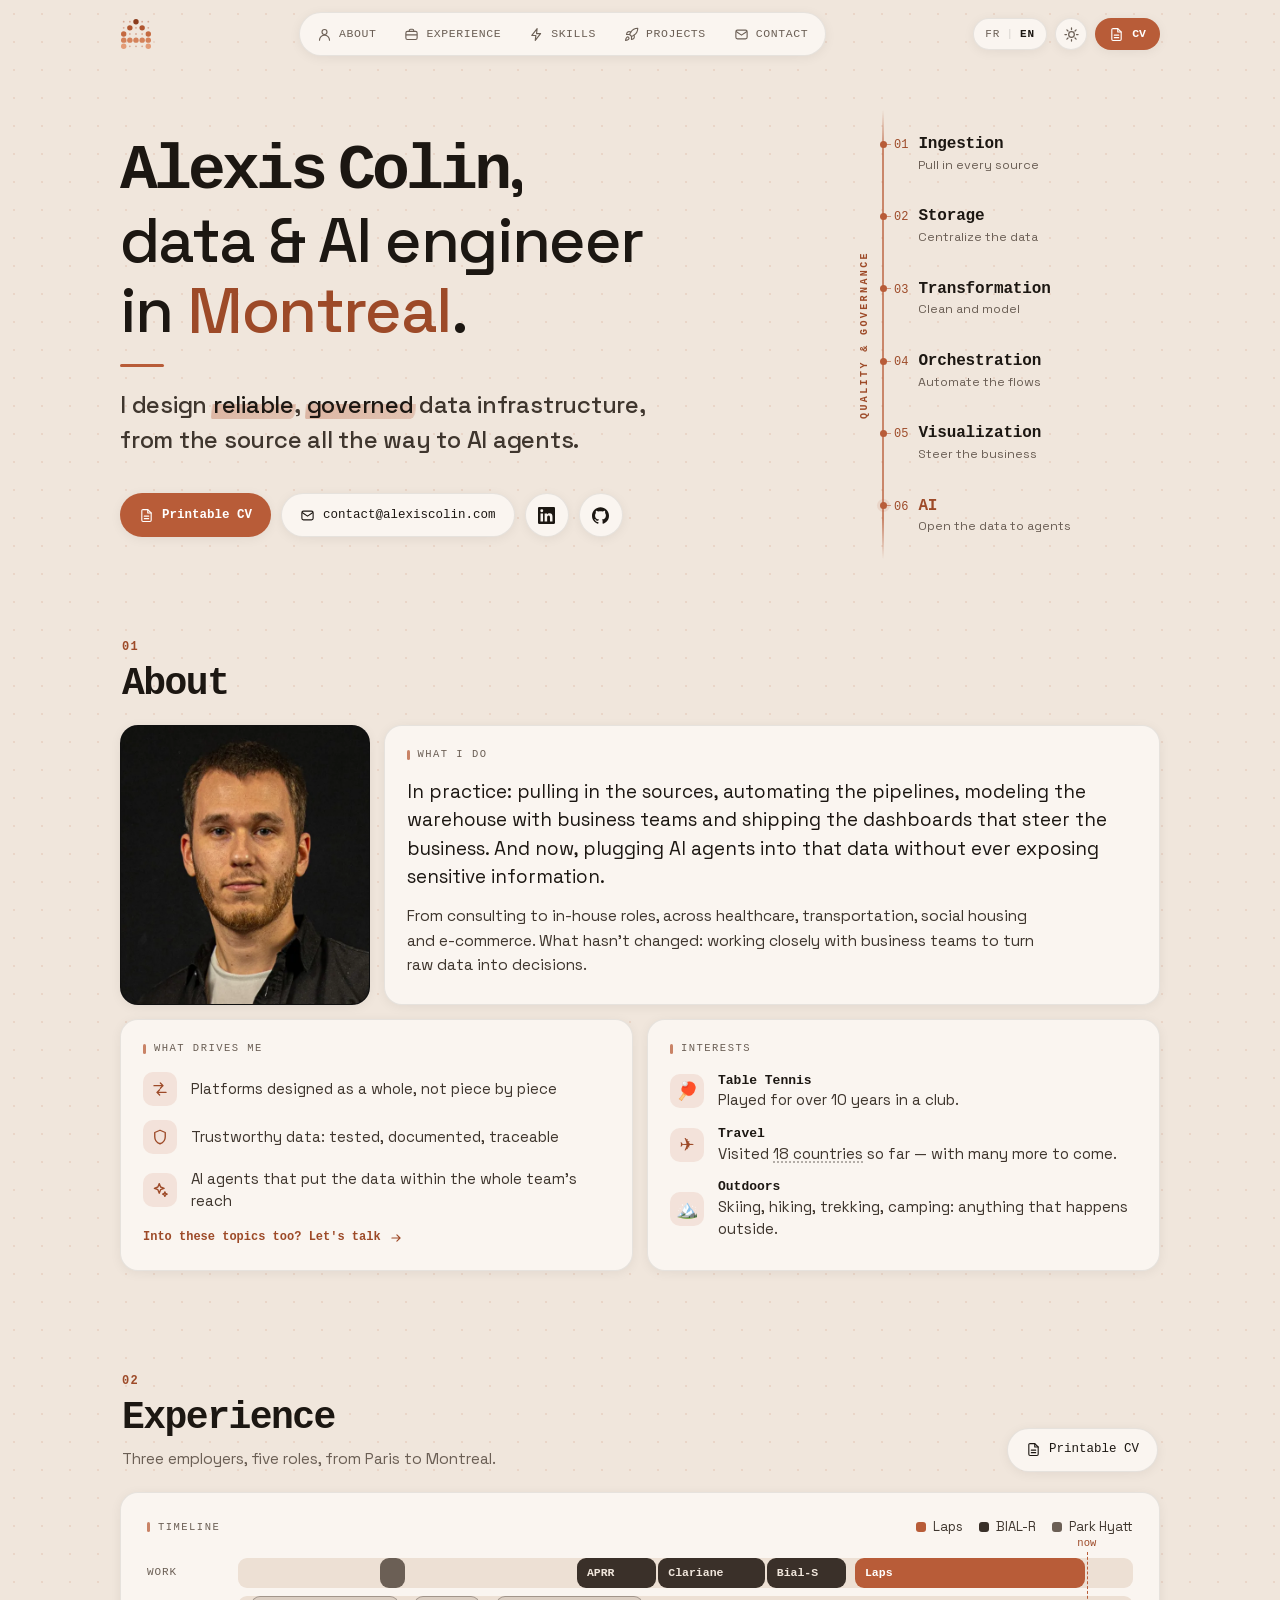
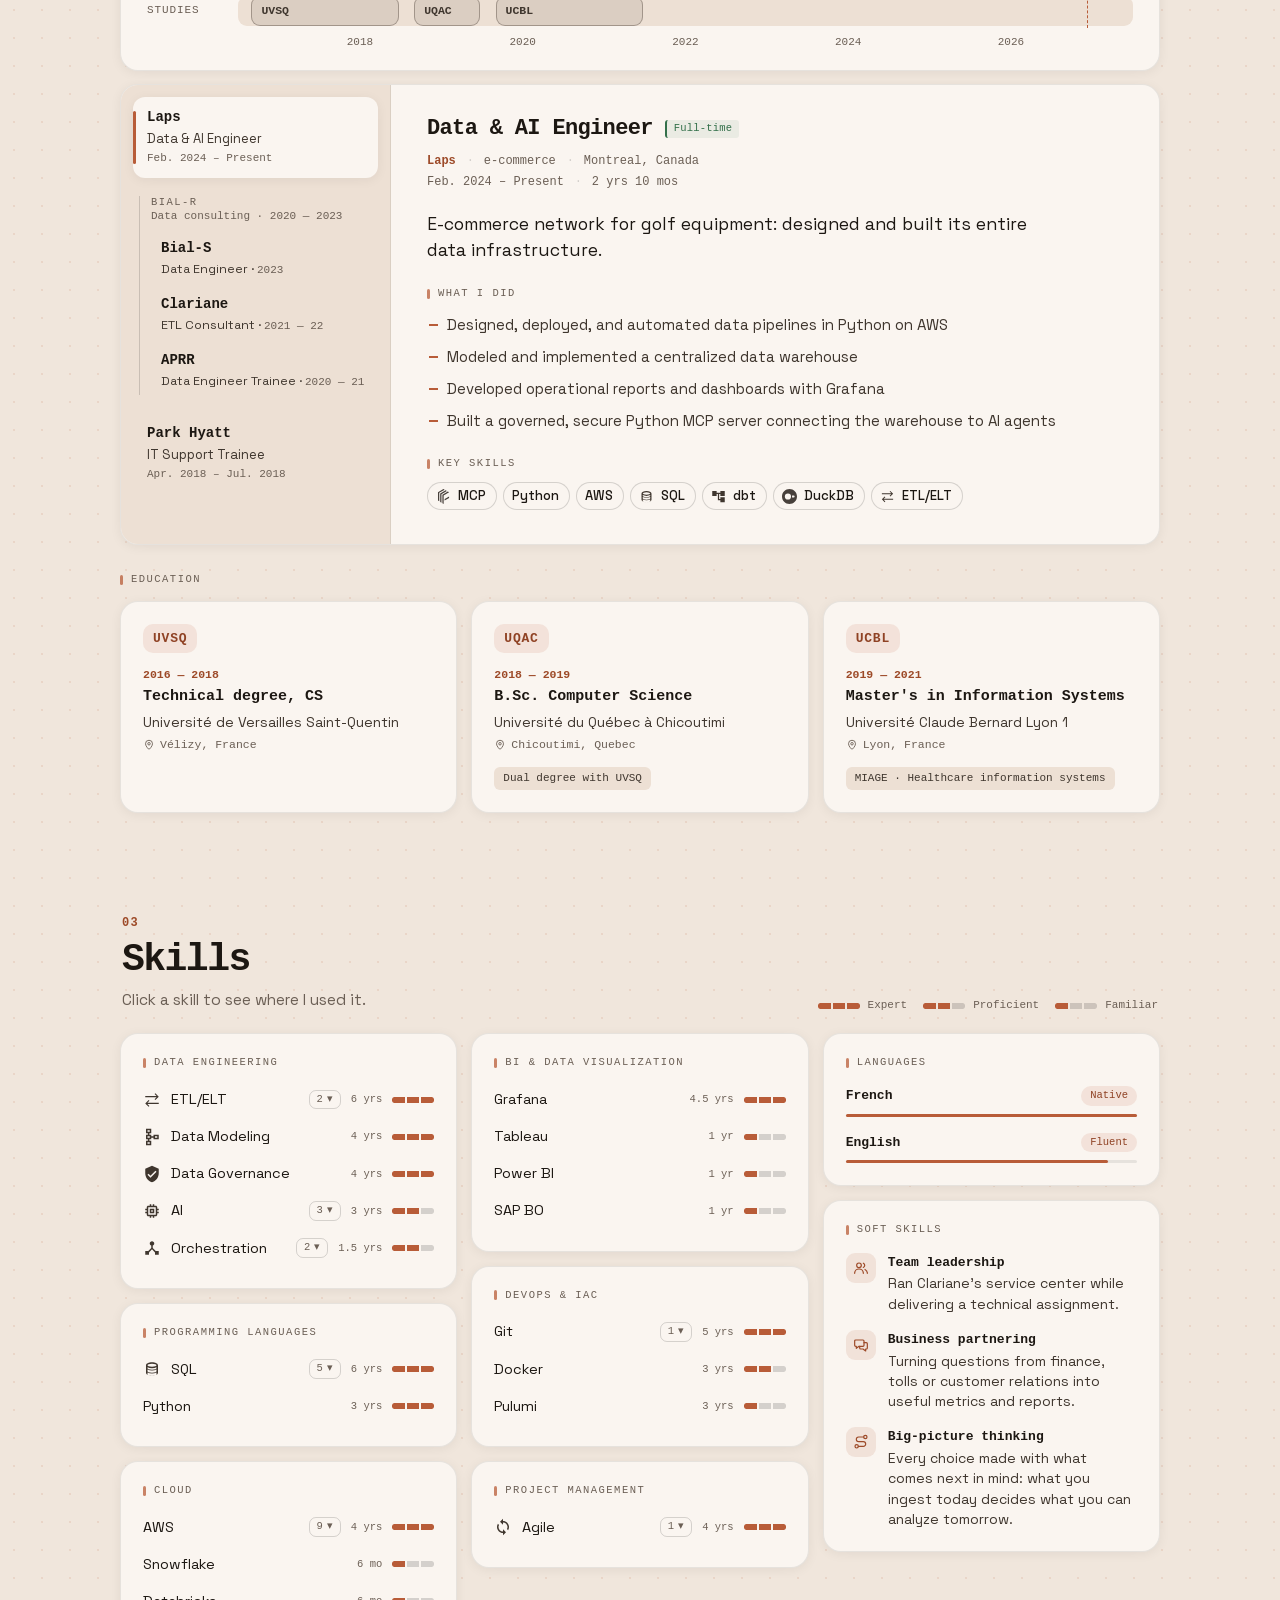
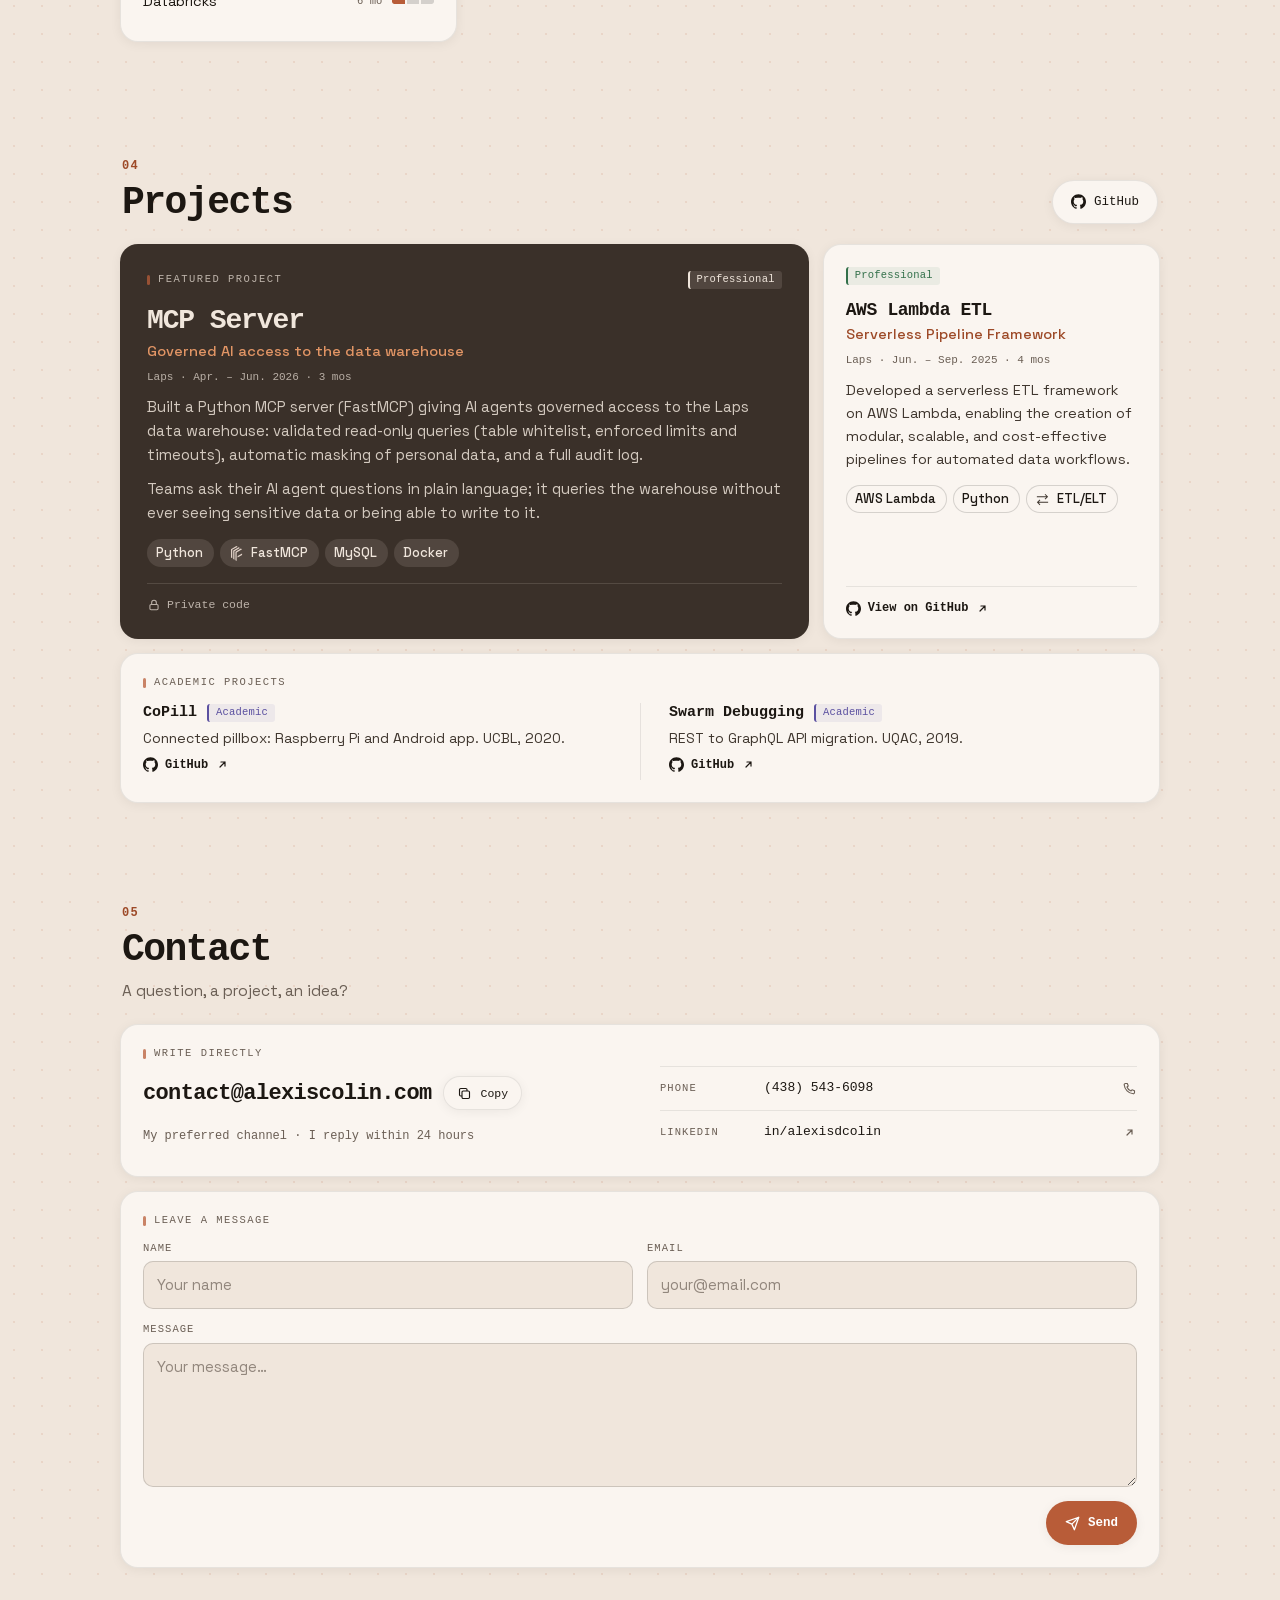
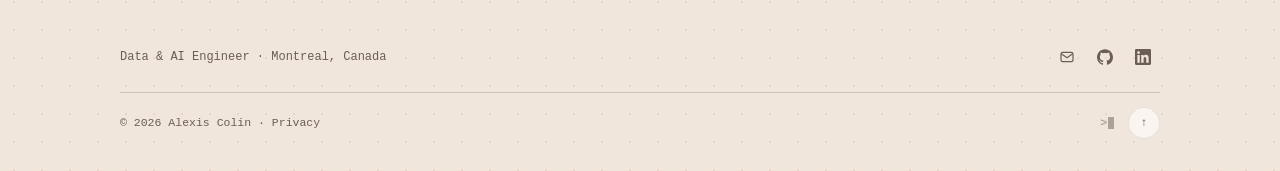
==== index.html @ 159d8a19 "feat: offer the CV as a PDF and open it as a page on phones" ====
<!DOCTYPE html>
<html lang="fr">
<head>
  <meta charset="UTF-8" />
  <!-- Cloudflare Web Analytics — cookieless, no consent banner needed -->
  <script type="module" src="https://static.cloudflareinsights.com/beacon.min.js" data-cf-beacon='{"token": "1e7d4c7d044344bfbb5808d2bf1a1fc0"}'></script>
  <meta name="viewport" content="width=device-width, initial-scale=1.0, viewport-fit=cover" />
  <title>Alexis Colin — Data &amp; AI Engineer</title>

  <!-- SEO -->
  <meta name="description" content="Alexis Colin — Data & AI Engineer à Montréal. De leur source jusqu'aux agents IA : des données fiables, gouvernées, dignes de confiance." />
  <meta name="author" content="Alexis Colin" />
  <meta name="keywords" content="Data &amp; AI Engineer, agents IA, MCP, Montréal, Python, AWS, dbt, ETL, Grafana" />
  <meta name="color-scheme" content="light dark" />
  <meta name="theme-color" content="#f0e6dc" media="(prefers-color-scheme: light)" />
  <meta name="theme-color" content="#332c24" media="(prefers-color-scheme: dark)" />
  <link rel="canonical" href="https://alexiscolin.com/" />

  <!-- Open Graph -->
  <meta property="og:type"        content="website" />
  <meta property="og:url"         content="https://alexiscolin.com/" />
  <meta property="og:title"       content="Alexis Colin — Data & AI Engineer" />
  <meta property="og:description" content="De leur source jusqu'aux agents IA : des données fiables, gouvernées, dignes de confiance." />
  <!-- The share preview, 1200×630. Cached as immutable: a new image gets a new name -->
  <meta property="og:image"       content="https://alexiscolin.com/assets/og-portrait.jpg" />
  <meta property="og:image:width"  content="1200" />
  <meta property="og:image:height" content="630" />
  <meta property="og:image:alt"    content="Alexis Colin, développeur data &amp; IA à Montréal" />
  <meta property="og:locale"      content="fr_CA" />
  <meta property="og:locale:alternate" content="en_CA" />

  <!-- Twitter Card — the large card, made for the landscape share preview -->
  <meta name="twitter:card"        content="summary_large_image" />
  <meta name="twitter:title"       content="Alexis Colin — Data & AI Engineer" />
  <meta name="twitter:description" content="Data & AI Engineer à Montréal. De leur source jusqu'aux agents IA : des données fiables, gouvernées, dignes de confiance." />
  <meta name="twitter:image"       content="https://alexiscolin.com/assets/og-portrait.jpg" />
  <meta name="twitter:image:alt"   content="Alexis Colin, développeur data &amp; IA à Montréal" />

  <!-- Structured data -->
  <script type="application/ld+json">
  {
    "@context": "https://schema.org",
    "@type": "Person",
    "name": "Alexis Colin",
    "url": "https://alexiscolin.com/",
    "image": "https://alexiscolin.com/assets/photo.jpg",
    "jobTitle": "Data & AI Engineer",
    "worksFor": { "@type": "Organization", "name": "Laps" },
    "address": { "@type": "PostalAddress", "addressLocality": "Montréal", "addressRegion": "QC", "addressCountry": "CA" },
    "knowsLanguage": ["fr", "en"],
    "sameAs": [
      "https://github.com/alexisdcolin",
      "https://www.linkedin.com/in/alexisdcolin"
    ]
  }
  </script>
  <!-- Self-hosted fonts (declared in style.css) — no Google Fonts requests -->
  <link rel="preload" href="assets/fonts/space-mono-400-latin.woff2" as="font" type="font/woff2" crossorigin />
  <link rel="preload" href="assets/fonts/space-mono-700-latin.woff2" as="font" type="font/woff2" crossorigin />
  <link rel="preload" href="assets/fonts/space-grotesk-latin.woff2" as="font" type="font/woff2" crossorigin />
  <link rel="icon" href="assets/favicon.ico" sizes="32x32" />
  <link rel="icon" type="image/svg+xml" href="assets/favicon.svg" />
  <link rel="icon" type="image/png" sizes="192x192" href="assets/icon-192.png" />
  <link rel="apple-touch-icon" sizes="180x180" href="assets/icon-180.png" />
  <link rel="manifest" href="assets/site.webmanifest" />
  <link rel="stylesheet" href="style.css?v=78" />
  <script>
    (function(){
      document.documentElement.classList.add('js');
      try {
        var s = localStorage.getItem('theme');
        if (s) document.documentElement.dataset.theme = s;
      } catch(e) {}
    })();
  </script>
</head>
<body>

  <a href="#main" class="skip-link" data-i18n="a11y.skip">Aller au contenu</a>

  <!-- SVG sprite — every icon used on the page, referenced with <use> -->
  <svg style="display:none" aria-hidden="true">
    <symbol id="icon-github" viewBox="0 0 24 24" fill="currentColor">
      <path d="M12 .297c-6.63 0-12 5.373-12 12 0 5.303 3.438 9.8 8.205 11.385.6.113.82-.258.82-.577 0-.285-.01-1.04-.015-2.04-3.338.724-4.042-1.61-4.042-1.61C4.422 18.07 3.633 17.7 3.633 17.7c-1.087-.744.084-.729.084-.729 1.205.084 1.838 1.236 1.838 1.236 1.07 1.835 2.809 1.305 3.495.998.108-.776.417-1.305.76-1.605-2.665-.3-5.466-1.332-5.466-5.93 0-1.31.465-2.38 1.235-3.22-.135-.303-.54-1.523.105-3.176 0 0 1.005-.322 3.3 1.23.96-.267 1.98-.399 3-.405 1.02.006 2.04.138 3 .405 2.28-1.552 3.285-1.23 3.285-1.23.645 1.653.24 2.873.12 3.176.765.84 1.23 1.91 1.23 3.22 0 4.61-2.805 5.625-5.475 5.92.42.36.81 1.096.81 2.22 0 1.606-.015 2.896-.015 3.286 0 .315.21.69.825.57C20.565 22.092 24 17.592 24 12.297c0-6.627-5.373-12-12-12"/>
    </symbol>
    <symbol id="icon-linkedin" viewBox="0 0 24 24" fill="currentColor">
      <path d="M20.447 20.452h-3.554v-5.569c0-1.328-.027-3.037-1.852-3.037-1.853 0-2.136 1.445-2.136 2.939v5.667H9.351V9h3.414v1.561h.046c.477-.9 1.637-1.85 3.37-1.85 3.601 0 4.267 2.37 4.267 5.455v6.286zM5.337 7.433a2.062 2.062 0 0 1-2.063-2.065 2.064 2.064 0 1 1 2.063 2.065zm1.782 13.019H3.555V9h3.564v11.452zM22.225 0H1.771C.792 0 0 .774 0 1.729v20.542C0 23.227.792 24 1.771 24h20.451C23.2 24 24 23.227 24 22.271V1.729C24 .774 23.2 0 22.222 0h.003z"/>
    </symbol>
    <symbol id="i-user" viewBox="0 0 24 24"><g fill="none" stroke="currentColor" stroke-width="1.8"><circle cx="12" cy="8" r="4"/><path d="M4 21a8 8 0 0 1 16 0" stroke-linecap="round"/></g></symbol>
    <symbol id="i-case" viewBox="0 0 24 24"><g fill="none" stroke="currentColor" stroke-width="1.8" stroke-linejoin="round"><rect x="3" y="7" width="18" height="13" rx="2.5"/><path d="M8.5 7V5.5a2 2 0 0 1 2-2h3a2 2 0 0 1 2 2V7M3 12.5h18"/></g></symbol>
    <symbol id="i-bolt" viewBox="0 0 24 24"><path d="M13 2.5 4.5 13.5H11l-1 8 8.5-11H12Z" fill="none" stroke="currentColor" stroke-width="1.8" stroke-linejoin="round"/></symbol>
    <symbol id="i-rocket" viewBox="0 0 24 24"><g fill="none" stroke="currentColor" stroke-width="1.8" stroke-linecap="round" stroke-linejoin="round"><path d="M4.5 16.5c-1.5 1.26-2 5-2 5s3.74-.5 5-2c.71-.84.7-2.13-.09-2.91a2.18 2.18 0 0 0-2.91-.09z"/><path d="m12 15-3-3a22 22 0 0 1 2-3.95A12.88 12.88 0 0 1 22 2c0 2.72-.78 7.5-6 11a22.35 22.35 0 0 1-4 2z"/><path d="M9 12H4s.55-3.03 2-4c1.62-1.08 5 0 5 0M12 15v5s3.03-.55 4-2c1.08-1.62 0-5 0-5"/></g></symbol>
    <symbol id="i-mail" viewBox="0 0 24 24"><g fill="none" stroke="currentColor" stroke-width="1.8" stroke-linejoin="round"><rect x="3" y="5" width="18" height="14" rx="2.5"/><path d="m4 7.5 8 5.5 8-5.5" stroke-linecap="round"/></g></symbol>
    <symbol id="i-phone" viewBox="0 0 24 24"><path d="M5.5 4h3l1.5 4-2 1.5a11 11 0 0 0 6.5 6.5l1.5-2 4 1.5v3a2 2 0 0 1-2 2A16 16 0 0 1 3.5 6a2 2 0 0 1 2-2Z" fill="none" stroke="currentColor" stroke-width="1.8" stroke-linejoin="round"/></symbol>
    <symbol id="i-doc" viewBox="0 0 24 24"><g fill="none" stroke="currentColor" stroke-width="1.8" stroke-linejoin="round"><path d="M14 2.5H6.5a2 2 0 0 0-2 2v15a2 2 0 0 0 2 2h11a2 2 0 0 0 2-2V8Z"/><path d="M14 2.5V8h5.5M8.5 13h7M8.5 17h7" stroke-linecap="round"/></g></symbol>
    <symbol id="i-pin" viewBox="0 0 24 24"><g fill="none" stroke="currentColor" stroke-width="1.8"><path d="M12 21s-7-6.2-7-11.5a7 7 0 0 1 14 0C19 14.8 12 21 12 21Z" stroke-linejoin="round"/><circle cx="12" cy="9.5" r="2.5"/></g></symbol>
    <symbol id="i-sun" viewBox="0 0 24 24"><g fill="none" stroke="currentColor" stroke-width="2" stroke-linecap="round"><circle cx="12" cy="12" r="4.5"/><path d="M12 1.5v2.5M12 20v2.5M4.6 4.6l1.8 1.8M17.6 17.6l1.8 1.8M1.5 12H4M20 12h2.5M4.6 19.4l1.8-1.8M17.6 6.4l1.8-1.8"/></g></symbol>
    <symbol id="i-moon" viewBox="0 0 24 24"><path d="M21 12.8A9 9 0 1 1 11.2 3a7 7 0 0 0 9.8 9.8Z" fill="none" stroke="currentColor" stroke-width="2" stroke-linejoin="round"/></symbol>
    <symbol id="i-download" viewBox="0 0 24 24"><path d="M12 3.5v11m0 0-4.5-4.5m4.5 4.5 4.5-4.5M4.5 15.5v2.5a2 2 0 0 0 2 2h11a2 2 0 0 0 2-2v-2.5" fill="none" stroke="currentColor" stroke-width="1.8" stroke-linecap="round" stroke-linejoin="round"/></symbol>
    <symbol id="i-copy" viewBox="0 0 24 24"><g fill="none" stroke="currentColor" stroke-width="1.8" stroke-linejoin="round"><rect x="8" y="8" width="12" height="12" rx="2"/><path d="M16 8V6a2 2 0 0 0-2-2H6a2 2 0 0 0-2 2v8a2 2 0 0 0 2 2h2"/></g></symbol>
    <symbol id="i-ext" viewBox="0 0 24 24"><path d="M8 16 16 8m0 0H9.5M16 8v6.5" fill="none" stroke="currentColor" stroke-width="1.9" stroke-linecap="round" stroke-linejoin="round"/></symbol>
    <symbol id="i-arrow" viewBox="0 0 24 24"><path d="M5 12h14m-5.5-5.5L19 12l-5.5 5.5" fill="none" stroke="currentColor" stroke-width="1.9" stroke-linecap="round" stroke-linejoin="round"/></symbol>
    <symbol id="i-lock" viewBox="0 0 24 24"><g fill="none" stroke="currentColor" stroke-width="1.8" stroke-linejoin="round"><rect x="5" y="11" width="14" height="9" rx="2"/><path d="M8 11V8a4 4 0 0 1 8 0v3"/></g></symbol>
    <symbol id="i-unlock" viewBox="0 0 24 24"><g fill="none" stroke="currentColor" stroke-width="1.8" stroke-linejoin="round" stroke-linecap="round"><rect x="5" y="11" width="14" height="9" rx="2"/><path d="M8 11V8a4 4 0 0 1 7.75-1.4"/></g></symbol>
    <symbol id="i-x" viewBox="0 0 24 24"><path d="M6.5 6.5l11 11M17.5 6.5l-11 11" fill="none" stroke="currentColor" stroke-width="1.9" stroke-linecap="round"/></symbol>
    <symbol id="i-send" viewBox="0 0 24 24"><g fill="none" stroke="currentColor" stroke-width="2" stroke-linejoin="round"><path d="M22 2 11 13"/><path d="M22 2 15 22l-4-9-9-4Z"/></g></symbol>
    <symbol id="i-shield" viewBox="0 0 24 24"><path d="M12 3 5 6v5.5c0 4.3 3 8 7 9.5 4-1.5 7-5.2 7-9.5V6Z" fill="none" stroke="currentColor" stroke-width="1.8" stroke-linejoin="round"/></symbol>
    <symbol id="i-flow" viewBox="0 0 24 24"><path d="M4 7.5h12m0 0-3.5-3.5M16 7.5 12.5 11M20 16.5H8m0 0 3.5-3.5M8 16.5l3.5 3.5" fill="none" stroke="currentColor" stroke-width="1.8" stroke-linecap="round" stroke-linejoin="round"/></symbol>
    <symbol id="i-spark" viewBox="0 0 24 24"><g fill="none" stroke="currentColor" stroke-width="1.8" stroke-linejoin="round"><path d="M11 3.5 12.8 8 17.5 9.8 12.8 11.6 11 16.3 9.2 11.6 4.5 9.8 9.2 8Z"/><path d="M18.5 14.5l.9 2.1 2.1.9-2.1.9-.9 2.1-.9-2.1-2.1-.9 2.1-.9Z"/></g></symbol>
    <symbol id="i-team" viewBox="0 0 24 24"><g fill="none" stroke="currentColor" stroke-width="1.8" stroke-linecap="round"><circle cx="9" cy="8" r="3.5"/><path d="M2.5 20a6.5 6.5 0 0 1 13 0M15.5 4.8a3.5 3.5 0 0 1 0 6.4M18 14.2a6.5 6.5 0 0 1 3.5 5.8"/></g></symbol>
    <symbol id="i-chat" viewBox="0 0 24 24"><g fill="none" stroke="currentColor" stroke-width="1.8" stroke-linejoin="round"><path d="M4 4.5h11A1.5 1.5 0 0 1 16.5 6v6.5A1.5 1.5 0 0 1 15 14H9l-4 3v-3H4a1.5 1.5 0 0 1-1.5-1.5V6A1.5 1.5 0 0 1 4 4.5Z"/><path d="M16.5 8.5H20A1.5 1.5 0 0 1 21.5 10v6.5A1.5 1.5 0 0 1 20 18h-1v3l-4-3h-3.5a1.5 1.5 0 0 1-1.5-1.5V14" stroke-linecap="round"/></g></symbol>
    <symbol id="i-route" viewBox="0 0 24 24"><g fill="none" stroke="currentColor" stroke-width="1.8" stroke-linecap="round"><circle cx="5.5" cy="18.5" r="2.5"/><circle cx="18.5" cy="4.5" r="2.5"/><path d="M8 18.5h7.5a3.5 3.5 0 0 0 0-7h-7a3.5 3.5 0 0 1 0-7H16"/></g></symbol>
  </svg>

  <!-- ═══════════ TOP BAR — outside #pageWrap so it doesn't fade on language switch ═══════════ -->
  <header class="topbar" id="topbar">
    <div class="topbar__in">
      <a class="brand" href="#top" aria-label="Accueil" data-i18n-aria="nav.home"><svg class="brand__logo" viewBox="0 0 32 32" width="32" height="32" aria-hidden="true" focusable="false"><circle class="off" cx="3.7" cy="3.7" r=".9"/><circle class="off" cx="9.85" cy="3.7" r=".9"/><circle class="r4" cx="16" cy="3.7" r="2.7"/><circle class="off" cx="22.15" cy="3.7" r=".9"/><circle class="off" cx="28.3" cy="3.7" r=".9"/><circle class="off" cx="3.7" cy="9.85" r=".9"/><circle class="r3" cx="9.85" cy="9.85" r="2.7"/><circle class="off" cx="16" cy="9.85" r=".9"/><circle class="r3" cx="22.15" cy="9.85" r="2.7"/><circle class="off" cx="28.3" cy="9.85" r=".9"/><circle class="r2" cx="3.7" cy="16" r="2.7"/><circle class="off" cx="9.85" cy="16" r=".9"/><circle class="off" cx="16" cy="16" r=".9"/><circle class="off" cx="22.15" cy="16" r=".9"/><circle class="r2" cx="28.3" cy="16" r="2.7"/><circle class="r1" cx="3.7" cy="22.15" r="2.7"/><circle class="r1" cx="9.85" cy="22.15" r="2.7"/><circle class="r1" cx="16" cy="22.15" r="2.7"/><circle class="r1" cx="22.15" cy="22.15" r="2.7"/><circle class="r1" cx="28.3" cy="22.15" r="2.7"/><circle class="r0" cx="3.7" cy="28.3" r="2.7"/><circle class="off" cx="9.85" cy="28.3" r=".9"/><circle class="off" cx="16" cy="28.3" r=".9"/><circle class="off" cx="22.15" cy="28.3" r=".9"/><circle class="r0" cx="28.3" cy="28.3" r="2.7"/></svg></a>

      <!-- A pill under the active link on desktop, a bottom tab bar on mobile -->
      <nav class="site-nav" id="siteNav" aria-label="Navigation">
        <span class="site-nav__ind" aria-hidden="true"></span>
        <a href="#about"><svg class="ico" aria-hidden="true"><use href="#i-user"/></svg><span class="lbl" data-i18n="nav.about">À propos</span><span class="lbl-short" data-i18n="nav.about.short">Profil</span></a>
        <a href="#experience"><svg class="ico" aria-hidden="true"><use href="#i-case"/></svg><span class="lbl" data-i18n="nav.exp">Expérience</span><span class="lbl-short" data-i18n="nav.exp.short">Parcours</span></a>
        <a href="#skills"><svg class="ico" aria-hidden="true"><use href="#i-bolt"/></svg><span class="lbl" data-i18n="nav.skills">Compétences</span><span class="lbl-short" data-i18n="nav.skills.short">Stack</span></a>
        <a href="#projects"><svg class="ico" aria-hidden="true"><use href="#i-rocket"/></svg><span class="lbl" data-i18n="nav.projects">Projets</span><span class="lbl-short" data-i18n="nav.projects.short">Projets</span></a>
        <a href="#contact"><svg class="ico" aria-hidden="true"><use href="#i-mail"/></svg><span class="lbl" data-i18n="nav.contact">Contact</span><span class="lbl-short" data-i18n="nav.contact">Contact</span></a>
      </nav>

      <div class="topbar__ctrls">
        <button type="button" class="pill lang-toggle" id="langToggle" aria-label="FR | EN — changer de langue" data-i18n-aria="aria.lang">
          <span data-lang="fr">FR</span>
          <span class="lang-sep">|</span>
          <span data-lang="en">EN</span>
        </button>
        <button type="button" class="pill theme-toggle" id="themeToggle" aria-label="Basculer le thème clair / sombre" data-i18n-aria="aria.theme">
          <svg class="icon-sun" aria-hidden="true"><use href="#i-sun"/></svg>
          <svg class="icon-moon" aria-hidden="true"><use href="#i-moon"/></svg>
        </button>
        <a class="btn btn--accent btn--sm topbar__cv" href="/cv" data-cv-link><svg class="ico" aria-hidden="true"><use href="#i-doc"/></svg>CV</a>
      </div>
    </div>
  </header>

  <!-- Page content — fades as one block during a language switch -->
  <div id="pageWrap">

  <!-- ═══════════ HERO ═══════════ -->
  <section class="hero" id="top" aria-labelledby="heroName">
    <div class="hero__statement" data-anim style="--i:0">
      <h1 id="heroName"><span class="hero__line"><span class="hero__name">Alexis Colin</span>,</span> <span class="hero__line" data-i18n="hero.title">développeur data &amp; IA</span> <span class="hero__line"><span data-i18n="hero.city.prep">à</span> <span class="hero__city"><!-- Paris, Lyon, then a copy of the city roll through letter by letter (style.css) -->
        <span class="hero__roll hero__roll--paris" aria-hidden="true"><i style="--i:0" data-c="P"></i><i style="--i:1" data-c="a"></i><i style="--i:2" data-c="r"></i><i style="--i:3" data-c="i"></i><i style="--i:4" data-c="s"></i></span>
        <span class="hero__roll hero__roll--lyon" aria-hidden="true"><i style="--i:0" data-c="L"></i><i style="--i:1" data-c="y"></i><i style="--i:2" data-c="o"></i><i style="--i:3" data-c="n"></i></span>
        <span class="hero__roll hero__roll--city" aria-hidden="true"><i style="--i:0" data-c="M"></i><i style="--i:1" data-c="o"></i><i style="--i:2" data-c="n"></i><i style="--i:3" data-c="t"></i><i style="--i:4" data-c="r"></i><i style="--i:5" data-c="é" data-en="e"></i><i style="--i:6" data-c="a"></i><i style="--i:7" data-c="l"></i></span>
        <span data-i18n="hero.city">Montréal</span></span><span class="hero__dot">.</span></span></h1>
      <p data-i18n-rich="hero.pitch">Je conçois des infrastructures de données <strong>fiables</strong>&nbsp;et&nbsp;<strong>gouvernées</strong>, de leur source jusqu'aux agents IA.</p>
    </div>

    <!-- The stack beside the statement, as tall as it and the buttons; governance runs along all of it -->
    <div class="stack-wrap" data-anim style="--i:1">
      <p class="gov" title="tests, accès, masquage, audit — à chaque étape" data-i18n="hero.gov" data-i18n-title="hero.gov.desc">Qualité &amp; gouvernance</p>
      <span id="stackLabel" hidden data-i18n="hero.stack.aria">Ma stack, de la source à l'IA</span>
      <ol class="stack" aria-labelledby="stackLabel">
        <li class="step" style="--n:0"><span class="step__n">01</span><span class="step__t">Ingestion</span><span class="step__d" data-i18n="hero.stack.d1">Collecter chaque source</span></li>
        <li class="step" style="--n:1"><span class="step__n">02</span><span class="step__t" data-i18n="hero.stack.store">Stockage</span><span class="step__d" data-i18n="hero.stack.d2">Centraliser les données</span></li>
        <li class="step" style="--n:2"><span class="step__n">03</span><span class="step__t">Transformation</span><span class="step__d" data-i18n="hero.stack.d3">Nettoyer et modéliser</span></li>
        <li class="step" style="--n:3"><span class="step__n">04</span><span class="step__t">Orchestration</span><span class="step__d" data-i18n="hero.stack.d4">Automatiser les flux</span></li>
        <li class="step" style="--n:4"><span class="step__n">05</span><span class="step__t" data-i18n="hero.stack.viz">Visualisation</span><span class="step__d" data-i18n="hero.stack.d5">Piloter l'activité</span></li>
        <li class="step is-hl" style="--n:5"><span class="step__n">06</span><span class="step__t" data-i18n="hero.stack.ai">IA</span><span class="step__d" data-i18n="hero.stack.d6">Ouvrir les données aux agents</span></li>
      </ol>
    </div>

    <div class="hero__actions" data-anim style="--i:2">
      <a href="/cv" class="btn btn--accent" data-cv-link>
        <svg class="ico" aria-hidden="true"><use href="#i-doc"/></svg>
        <span class="lbl" data-i18n="links.cv">CV imprimable</span><span class="lbl-short" data-i18n="links.cv.short">Voir le CV</span>
      </a>
      <a href="mailto:contact@alexiscolin.com" class="btn hero__mail"><svg class="ico" aria-hidden="true"><use href="#i-mail"/></svg>contact@alexiscolin.com</a>
      <a href="https://www.linkedin.com/in/alexisdcolin" target="_blank" rel="noopener" class="btn btn--icon" aria-label="LinkedIn"><svg class="ico" aria-hidden="true"><use href="#icon-linkedin"/></svg></a>
      <a href="https://github.com/alexisdcolin" target="_blank" rel="noopener" class="btn btn--icon" aria-label="GitHub"><svg class="ico" aria-hidden="true"><use href="#icon-github"/></svg></a>
    </div>
  </section>

  <main id="main" tabindex="-1">

    <!-- ═══════════ 01 ABOUT ═══════════ -->
    <section class="sec" id="about" aria-labelledby="aboutTitle">
      <header class="sec-head">
        <div>
          <p class="sec-num">01</p>
          <h2 id="aboutTitle" data-i18n="about.title">À propos</h2>
        </div>
      </header>
      <div class="bento bento--about">
        <figure class="tile about-photo reveal">
          <img src="assets/photo-640.webp" srcset="assets/photo-256.webp 256w, assets/photo-640.webp 640w" sizes="(max-width: 599.98px) 100vw, 340px" alt="Alexis Colin" width="640" height="640" loading="lazy" decoding="async" />
        </figure>

        <article class="tile about-text reveal">
          <p class="label" data-i18n="about.label">Mon métier</p>
          <p class="about-text__lead" data-i18n="about.p1">Concrètement&nbsp;: collecter les sources, automatiser les pipelines, modéliser l'entrepôt avec les équipes métier et livrer les tableaux de bord qui pilotent l'activité. Et désormais, brancher les agents IA sur ces données sans jamais exposer d'information sensible.</p>
          <p data-i18n="about.p2">Du conseil à l'entreprise, dans la santé, le transport, le logement social et l'e-commerce. Ce qui ne change pas&nbsp;: travailler au plus près des métiers pour transformer des données brutes en décisions.</p>
        </article>

        <article class="tile drives reveal">
          <p class="label" data-i18n="about.drives.title">Ce qui m'anime</p>
          <ul class="drives__list">
            <li><span class="drives__ico" aria-hidden="true"><svg><use href="#i-flow"/></svg></span><span data-i18n="about.drives.1">Des plateformes pensées comme un tout, pas brique par brique</span></li>
            <li><span class="drives__ico" aria-hidden="true"><svg><use href="#i-shield"/></svg></span><span data-i18n="about.drives.2">Des données dignes de confiance&nbsp;: testées, documentées, traçables</span></li>
            <li><span class="drives__ico" aria-hidden="true"><svg><use href="#i-spark"/></svg></span><span data-i18n="about.drives.3">Des agents IA qui mettent les données à la portée de toute l'équipe</span></li>
          </ul>
          <a class="drives__cta" href="#contact"><span data-i18n="about.drives.cta">Ces sujets vous parlent&nbsp;? Échangeons</span><svg class="ico" aria-hidden="true"><use href="#i-arrow"/></svg></a>
        </article>

        <!-- id="misc" keeps the terminal's `cd misc` working -->
        <article class="tile interests reveal" id="misc">
          <p class="label" data-i18n="misc.title">Centres d'intérêt</p>
          <ul class="interests__list">
            <li><span class="interests__emoji" aria-hidden="true">🏓</span><div><strong data-i18n="misc.tt.title">Tennis de table</strong><span data-i18n="misc.tt.desc">Activité pratiquée pendant plus de 10 ans en club.</span></div></li>
            <li><span class="interests__emoji" aria-hidden="true">✈️</span><div><strong data-i18n="misc.travel.title">Voyages</strong><span data-i18n="misc.travel.pre">Déjà</span> <button type="button" class="travel-link" data-travel-open aria-haspopup="dialog" data-i18n="misc.travel.count">18 pays explorés</button><span data-i18n="misc.travel.post">, et bien d'autres à venir.</span></div></li>
            <li><span class="interests__emoji" aria-hidden="true">🏔️</span><div><strong data-i18n="misc.nature.title">Nature</strong><span data-i18n="misc.nature.desc">Ski, randonnée, trek, camping&nbsp;: tout ce qui se passe dehors.</span></div></li>
          </ul>
        </article>
      </div>
    </section>

    <!-- ═══════════ 02 EXPERIENCE ═══════════ -->
    <section class="sec" id="experience" aria-labelledby="expTitle">
      <header class="sec-head">
        <div>
          <p class="sec-num">02</p>
          <h2 id="expTitle" data-i18n="exp.title">Expérience</h2>
          <p class="sec-sub" data-i18n="exp.sub">Trois employeurs, cinq rôles, de Paris à Montréal.</p>
        </div>
        <a class="btn" href="/cv" data-cv-link><svg class="ico" aria-hidden="true"><use href="#i-doc"/></svg><span class="lbl" data-i18n="links.cv">CV imprimable</span><span class="lbl-short" data-i18n="links.cv.short">Voir le CV</span></a>
      </header>

      <!-- Work and studies on one axis; scroll.js draws the bars (Laps runs to today) -->
      <div class="tile chrono reveal">
        <div class="chrono__head">
          <p class="label" data-i18n="chrono.title">Chronologie</p>
          <ul class="chrono__legend" aria-hidden="true">
            <li><i class="c-laps"></i>Laps</li>
            <li><i class="c-bialr"></i>BIAL-R</li>
            <li><i class="c-hyatt"></i>Park Hyatt</li>
          </ul>
        </div>
        <!-- Phones: wider than the screen, it scrolls and opens on today -->
        <div class="chrono__scroll">
        <div class="chrono__tl" aria-hidden="true">
          <span class="chrono__k" data-i18n="chrono.work">Travail</span>
          <div class="chrono__track" data-track="work"></div>
          <span class="chrono__k" data-i18n="chrono.study">Études</span>
          <div class="chrono__track" data-track="study"></div>
          <div class="chrono__axis"></div>
        </div>
        </div>
        <div class="chrono__bar" aria-hidden="true"><span></span></div>
        <p class="sr-only" data-i18n="chrono.sr">Études de 2016 à 2021&nbsp;; stage au Park Hyatt en 2018&nbsp;; BIAL-R de 2020 à 2023, chez APRR, Clariane puis Bial-S&nbsp;; Laps depuis 2024.</p>
      </div>

      <!-- One position at a time; the role skills come from roleSkills in scroll.js -->
      <div class="tile xp reveal">
        <div class="xp-tabs" role="tablist" aria-label="Postes" data-i18n-aria="exp.tabs.aria">
          <button type="button" class="xp-tab" role="tab" id="xpt-laps" aria-controls="xpp-laps" aria-selected="true" data-role="laps"><b>Laps</b><span class="xp-tab__role" data-i18n="exp.laps.role">Développeur Data &amp; IA</span><span class="xp-tab__when"><span data-i18n="exp.laps.start">Févr. 2024</span> – <span data-i18n="exp.laps.end">Aujourd'hui</span></span></button>
          <!-- BIAL-R: one consulting firm, three clients -->
          <div class="xp-group" role="none">
            <p class="xp-group__head" aria-hidden="true"><span><b>BIAL-R</b><i data-i18n="exp.bialr.group">Conseil en data · 2020 — 2023</i></span></p>
            <button type="button" class="xp-tab" role="tab" id="xpt-bialr1" aria-controls="xpp-bialr1" aria-selected="false" data-role="bialr1"><b><span class="sr-only">BIAL-R, client </span>Bial-S</b><span class="xp-tab__line"><span data-i18n="exp.bialr1.role">Développeur Data</span> · <i>2023</i></span></button>
            <button type="button" class="xp-tab" role="tab" id="xpt-bialr2" aria-controls="xpp-bialr2" aria-selected="false" data-role="bialr2"><b><span class="sr-only">BIAL-R, client </span>Clariane</b><span class="xp-tab__line"><span data-i18n="exp.bialr2.role">Consultant ETL</span> · <i>2021 — 22</i></span></button>
            <button type="button" class="xp-tab" role="tab" id="xpt-bialr3" aria-controls="xpp-bialr3" aria-selected="false" data-role="bialr3"><b><span class="sr-only">BIAL-R, client </span>APRR</b><span class="xp-tab__line"><span data-i18n="exp.bialr3.role">Consultant Data</span> · <i>2020 — 21</i></span></button>
          </div>
          <button type="button" class="xp-tab" role="tab" id="xpt-hyatt" aria-controls="xpp-hyatt" aria-selected="false" data-role="hyatt"><b>Park Hyatt</b><span class="xp-tab__role" data-i18n="exp.hyatt.role">Technicien Support IT</span><span class="xp-tab__when"><span data-i18n="exp.hyatt.start">Avr. 2018</span> – <span data-i18n="exp.hyatt.end">Juill. 2018</span></span></button>
        </div>

        <div class="xp-panels">
        <section class="xp-panel" role="tabpanel" id="xpp-laps" aria-labelledby="xpt-laps" data-role="laps">
          <header class="xp-head">
            <h3 data-i18n="exp.laps.role">Développeur Data &amp; IA</h3>
            <span class="contract-badge contract-badge--permanent" data-i18n="contract.permanent">CDI</span>
          </header>
          <p class="xp-meta"><a href="https://www.laps.com/" target="_blank" rel="noopener">Laps</a><span data-i18n="exp.laps.sector">e-commerce</span><span data-i18n="hero.location">Montréal, Canada</span></p>
          <p class="xp-meta xp-meta--when"><span><span data-i18n="exp.laps.start">Févr. 2024</span> – <span data-i18n="exp.laps.end">Aujourd'hui</span></span><span data-i18n="cv.laps.duration">2 ans 8 mois</span></p>
          <p class="xp-ctx" data-i18n="exp.laps.about">Réseau e-commerce de matériel de golf&nbsp;: conception et mise en place de toute son infrastructure de données.</p>
          <p class="label" data-i18n="exp.did">Ce que j'ai fait</p>
          <ul class="xp-list">
            <li data-i18n="exp.laps.li1">Conception, déploiement et automatisation de flux de données en Python sur AWS</li>
            <li data-i18n="exp.laps.li2">Modélisation et implémentation d'un entrepôt de données centralisé</li>
            <li data-i18n="exp.laps.li3">Développement de rapports et tableaux de bord opérationnels avec Grafana</li>
            <li data-i18n="exp.laps.li4">Développement d'un serveur MCP en Python connectant l'entrepôt aux agents IA, gouverné et sécurisé</li>
          </ul>
          <p class="label" data-i18n="exp.skills.key">Compétences clés</p>
          <ul class="key-skills"></ul>
        </section>
        <section class="xp-panel" role="tabpanel" id="xpp-bialr1" aria-labelledby="xpt-bialr1" data-role="bialr1">
          <header class="xp-head">
            <h3 data-i18n="exp.bialr1.role">Développeur Data</h3>
            <span class="contract-badge contract-badge--permanent" data-i18n="contract.permanent">CDI</span>
          </header>
          <p class="xp-meta"><span class="xp-via"><a href="https://www.bial-s.com/" target="_blank" rel="noopener" data-i18n="exp.bialr1.client">Bial-S</a> <span class="xp-via__firm">via <a href="https://www.bial-x.com/" target="_blank" rel="noopener">BIAL-R</a></span></span><span data-i18n="exp.bialr1.sector">logement social</span><span>Lyon, France</span></p>
          <p class="xp-meta xp-meta--when"><span><span data-i18n="exp.bialr1.start">Janv. 2023</span> – <span data-i18n="exp.bialr1.end">Déc. 2023</span></span><span data-i18n="exp.bialr1.meta">1 an</span></p>
          <p class="xp-ctx" data-i18n="exp.bialr1.about">Mission de conseil&nbsp;: industrialisation d'une plateforme décisionnelle cloud pour des Offices Publics de l'Habitat, et pilotage du centre de services de Clariane.</p>
          <p class="label" data-i18n="exp.did">Ce que j'ai fait</p>
          <ul class="xp-list">
            <li data-i18n="exp.bialr1.li1">Conception, déploiement et automatisation de flux de données ETL avec Pentaho</li>
            <li data-i18n="exp.bialr1.li2">Support transversal de la plateforme décisionnelle et intégration de nouveaux clients</li>
            <li data-i18n="exp.bialr1.li3">Pilotage du CDS : gestion d'équipe, coordination des activités et amélioration continue</li>
          </ul>
          <p class="label" data-i18n="exp.skills.key">Compétences clés</p>
          <ul class="key-skills"></ul>
        </section>
        <section class="xp-panel" role="tabpanel" id="xpp-bialr2" aria-labelledby="xpt-bialr2" data-role="bialr2">
          <header class="xp-head">
            <h3 data-i18n="exp.bialr2.role">Consultant ETL</h3>
            <span class="contract-badge contract-badge--permanent" data-i18n="contract.permanent">CDI</span>
          </header>
          <p class="xp-meta"><span class="xp-via"><a href="https://www.clariane.com" target="_blank" rel="noopener" data-i18n="exp.bialr2.client">Clariane</a> <span class="xp-via__firm">via <a href="https://www.bial-x.com/" target="_blank" rel="noopener">BIAL-R</a></span></span><span data-i18n="exp.bialr2.sector">santé</span><span>Lyon, France</span></p>
          <p class="xp-meta xp-meta--when"><span><span data-i18n="exp.bialr2.start">Sept. 2021</span> – <span data-i18n="exp.bialr2.end">Déc. 2022</span></span><span data-i18n="exp.bialr2.meta">1 an 4 mois</span></p>
          <p class="xp-ctx" data-i18n="exp.bialr2.about">Mission de conseil chez un grand groupe de santé&nbsp;: référent de l'ensemble de ses flux inter-applicatifs.</p>
          <p class="label" data-i18n="exp.did">Ce que j'ai fait</p>
          <ul class="xp-list">
            <li data-i18n="exp.bialr2.li1">Développement et maintenance des flux inter-applicatifs avec Pentaho</li>
            <li data-i18n="exp.bialr2.li2">Gestion des incidents de production : analyse, correction et reprise de données</li>
            <li data-i18n="exp.bialr2.li3">Contribution à la migration des flux inter-applicatifs de Pentaho vers un ESB</li>
          </ul>
          <p class="label" data-i18n="exp.skills.key">Compétences clés</p>
          <ul class="key-skills"></ul>
        </section>
        <section class="xp-panel" role="tabpanel" id="xpp-bialr3" aria-labelledby="xpt-bialr3" data-role="bialr3">
          <header class="xp-head">
            <h3 data-i18n="exp.bialr3.role">Consultant Data</h3>
            <span class="contract-badge contract-badge--alternance" data-i18n="contract.alternance">Alternance</span>
          </header>
          <p class="xp-meta"><span class="xp-via"><a href="https://www.aprr.com" target="_blank" rel="noopener" data-i18n="exp.bialr3.client">APRR</a> <span class="xp-via__firm">via <a href="https://www.bial-x.com/" target="_blank" rel="noopener">BIAL-R</a></span></span><span data-i18n="exp.bialr3.sector">autoroutes</span><span>Lyon, France</span></p>
          <p class="xp-meta xp-meta--when"><span><span data-i18n="exp.bialr3.start">Sept. 2020</span> – <span data-i18n="exp.bialr3.end">Août 2021</span></span><span data-i18n="exp.bialr3.meta">1 an</span></p>
          <p class="xp-ctx" data-i18n="exp.bialr3.about">Alternance de dernière année de master chez un opérateur autoroutier&nbsp;: toute la chaîne décisionnelle.</p>
          <p class="label" data-i18n="exp.did">Ce que j'ai fait</p>
          <ul class="xp-list">
            <li data-i18n="exp.bialr3.li1">Cartographie et mise en place d'une gouvernance des données</li>
            <li data-i18n="exp.bialr3.li2">Développement et déploiement de rapports opérationnels</li>
            <li data-i18n="exp.bialr3.li3">Conception et maintenance de flux ETL avec Pentaho</li>
          </ul>
          <p class="label" data-i18n="exp.skills.key">Compétences clés</p>
          <ul class="key-skills"></ul>
        </section>
        <section class="xp-panel" role="tabpanel" id="xpp-hyatt" aria-labelledby="xpt-hyatt" data-role="hyatt">
          <header class="xp-head">
            <h3 data-i18n="exp.hyatt.role">Technicien Support IT</h3>
            <span class="contract-badge contract-badge--stage" data-i18n="contract.stage">Stage</span>
          </header>
          <p class="xp-meta"><a href="https://www.hyatt.com/park-hyatt/en-US/parph-park-hyatt-paris-vendome" target="_blank" rel="noopener">Park Hyatt Paris-Vendôme</a><span data-i18n="exp.hyatt.sector">hôtellerie</span><span>Paris, France</span></p>
          <p class="xp-meta xp-meta--when"><span><span data-i18n="exp.hyatt.start">Avr. 2018</span> – <span data-i18n="exp.hyatt.end">Juill. 2018</span></span><span data-i18n="exp.hyatt.meta">3 mois</span></p>
          <p class="xp-ctx" data-i18n="exp.hyatt.about">Stage de fin de DUT au service informatique d'un palace parisien.</p>
          <p class="label" data-i18n="exp.did">Ce que j'ai fait</p>
          <ul class="xp-list">
            <li data-i18n="exp.hyatt.li1">Maintenance et support du parc informatique (poste de travail, réseaux, serveurs)</li>
            <li data-i18n="exp.hyatt.li2">Participation au déploiement de nouveaux projets IT</li>
            <li data-i18n="exp.hyatt.li3">Contribution à la mise en place et au suivi des mesures de cybersécurité</li>
          </ul>
        </section>
        </div>
      </div>

      <!-- id="education" keeps the terminal's `cd education` working -->
      <div class="xp-edu reveal" id="education">
        <p class="label" data-i18n="edu.title">Formation</p>
        <div class="edu-cards">
          <article class="tile edu-card">
            <span class="edu-card__badge" aria-hidden="true">UVSQ</span>
            <span class="edu-card__y">2016 — 2018</span>
            <strong data-i18n="edu.dut.short">DUT Informatique</strong>
            <span class="edu-card__s">Université de Versailles Saint-Quentin</span>
            <span class="edu-card__w"><svg class="ico" aria-hidden="true"><use href="#i-pin"/></svg><span data-i18n="edu.dut.city">Vélizy, France</span></span>
          </article>
          <article class="tile edu-card">
            <span class="edu-card__badge" aria-hidden="true">UQAC</span>
            <span class="edu-card__y">2018 — 2019</span>
            <strong data-i18n="edu.uqac.short">Baccalauréat en informatique</strong>
            <span class="edu-card__s">Université du Québec à Chicoutimi</span>
            <span class="edu-card__w"><svg class="ico" aria-hidden="true"><use href="#i-pin"/></svg><span data-i18n="edu.uqac.city">Chicoutimi, Québec</span></span>
            <span class="edu-card__tag" data-i18n="edu.uqac.note">Double diplôme avec l'UVSQ</span>
          </article>
          <article class="tile edu-card">
            <span class="edu-card__badge" aria-hidden="true">UCBL</span>
            <span class="edu-card__y">2019 — 2021</span>
            <strong data-i18n="edu.miage.short">Master informatique de gestion</strong>
            <span class="edu-card__s">Université Claude Bernard Lyon 1</span>
            <span class="edu-card__w"><svg class="ico" aria-hidden="true"><use href="#i-pin"/></svg><span data-i18n="edu.miage.city">Lyon, France</span></span>
            <span class="edu-card__tag" data-i18n="edu.miage.note">MIAGE · Systèmes d'information de santé</span>
          </article>
        </div>
      </div>
    </section>

    <!-- ═══════════ 03 SKILLS ═══════════ -->
    <section class="sec" id="skills" aria-labelledby="skillsTitle">
      <header class="sec-head">
        <div>
          <p class="sec-num">03</p>
          <h2 id="skillsTitle" data-i18n="skills.title">Compétences</h2>
          <p class="sec-sub" data-i18n="skills.hint">Cliquez une compétence pour voir où je l'ai utilisée.</p>
        </div>
        <p class="skills-legend" aria-hidden="true">
          <span><i class="lvl" data-level="3"></i><span data-i18n="skills.level.expert">Expertise</span></span>
          <span><i class="lvl" data-level="2"></i><span data-i18n="skills.level.mid">Maîtrise</span></span>
          <span><i class="lvl" data-level="1"></i><span data-i18n="skills.level.basic">Notions</span></span>
        </p>
      </header>

      <!-- Category tiles are rendered by scroll.js from skills-data.js, before the static tiles -->
      <div class="skills-grid">
        <article class="tile langs-tile reveal" data-static>
          <p class="label" data-i18n="skills.languages">Langues</p>
          <div class="langs">
            <div>
              <p class="langs__row"><strong data-i18n="lang.french">Français</strong><span class="langs__lvl" data-i18n="lang.french.level">Natif</span></p>
              <p class="langs__bar"><i style="width:100%"></i></p>
            </div>
            <div>
              <p class="langs__row"><strong data-i18n="lang.english">Anglais</strong><span class="langs__lvl" data-i18n="lang.english.level">Courant</span></p>
              <p class="langs__bar"><i style="width:90%"></i></p>
            </div>
          </div>
        </article>
        <article class="tile soft-tile reveal" data-static>
          <p class="label" data-i18n="soft.title">Savoir-être</p>
          <ul class="soft">
            <li><span class="soft__ico" aria-hidden="true"><svg><use href="#i-team"/></svg></span><strong data-i18n="soft.lead.t">Pilotage d'équipe</strong><span class="soft__d" data-i18n="soft.lead.d">Le centre de services de Clariane, mené de front avec une mission technique.</span></li>
            <li><span class="soft__ico" aria-hidden="true"><svg><use href="#i-chat"/></svg></span><strong data-i18n="soft.business.t">Dialogue avec les métiers</strong><span class="soft__d" data-i18n="soft.business.d">Traduire les questions de la finance, du péage ou de la relation client en indicateurs et en rapports utiles.</span></li>
            <li><span class="soft__ico" aria-hidden="true"><svg><use href="#i-route"/></svg></span><strong data-i18n="soft.e2e.t">Vision d'ensemble</strong><span class="soft__d" data-i18n="soft.e2e.d">Chaque choix fait avec la suite en tête&nbsp;: ce qu'on ingère aujourd'hui décide de ce qu'on pourra analyser demain.</span></li>
          </ul>
        </article>
      </div>
    </section>

    <!-- ═══════════ 04 PROJECTS ═══════════ -->
    <section class="sec" id="projects" aria-labelledby="projectsTitle">
      <header class="sec-head">
        <div>
          <p class="sec-num">04</p>
          <h2 id="projectsTitle" data-i18n="projects.title">Projets</h2>
        </div>
        <a class="btn" href="https://github.com/alexisdcolin" target="_blank" rel="noopener"><svg class="ico" aria-hidden="true"><use href="#icon-github"/></svg>GitHub</a>
      </header>

      <div class="bento bento--projects">
        <!-- Built for Laps — proprietary code. Same layout as the other cards, in the page's one dark tile -->
        <article class="tile project-card project-card--feature reveal" id="project-mcp">
          <p class="project-card__top"><span class="label" data-i18n="projects.featured">Projet phare</span><span class="contract-badge contract-badge--pro" data-i18n="projects.badge.pro">Professionnel</span></p>
          <h3 data-i18n="projects.mcp.title.main">MCP Server</h3>
          <p class="project-card__sub" data-i18n="projects.mcp.title.sub">Accès IA gouverné à l'entrepôt de données</p>
          <p class="project-card__meta" data-i18n="projects.mcp.meta">Laps · Avr. – Juin 2026 · 3 mois</p>
          <p class="project-card__desc" data-i18n="projects.mcp.desc">Développement d'un serveur MCP en Python (FastMCP) donnant aux agents IA un accès gouverné à l'entrepôt de données de Laps&nbsp;: requêtes en lecture seule validées (liste blanche de tables, limites et délais imposés), masquage automatique des données personnelles et journal d'audit complet.</p>
          <p class="project-card__desc" data-i18n="projects.mcp.pitch">Les équipes posent leurs questions en langage naturel à leur agent IA, qui interroge l'entrepôt sans jamais voir de donnée sensible ni pouvoir y écrire.</p>
          <ul class="key-skills"><li data-skill="python"><span>Python</span></li><li data-skill="mcp"><span>FastMCP</span></li><li data-skill="mysql"><span>MySQL</span></li><li data-skill="docker"><span>Docker</span></li></ul>
          <p class="project-private"><svg class="ico" aria-hidden="true"><use href="#i-lock"/></svg><span data-i18n="projects.private">Code privé</span></p>
        </article>

        <article class="tile project-card reveal" id="project-etl">
          <span class="contract-badge contract-badge--pro" data-i18n="projects.badge.pro">Professionnel</span>
          <h3 data-i18n="projects.etl.title.main">AWS Lambda ETL</h3>
          <p class="project-card__sub" data-i18n="projects.etl.title.sub">Framework de pipelines serverless</p>
          <p class="project-card__meta" data-i18n="projects.etl.meta">Laps · Juin – Sept. 2025 · 4 mois</p>
          <p class="project-card__desc" data-i18n="projects.etl.desc">Développement d'un framework ETL serverless sur AWS Lambda, permettant la création de pipelines modulaires, évolutifs et économiques pour l'automatisation des flux de données.</p>
          <ul class="key-skills"><li data-skill="aws"><span>AWS Lambda</span></li><li data-skill="python"><span>Python</span></li><li data-skill="etl"><span>ETL/ELT</span></li></ul>
          <a class="gh-link" href="https://github.com/alexisdcolin/AWS-Lambda-ETL" target="_blank" rel="noopener"><svg class="ico" aria-hidden="true"><use href="#icon-github"/></svg><span data-i18n="projects.github.label">Voir sur GitHub</span><svg class="ico" aria-hidden="true"><use href="#i-ext"/></svg></a>
        </article>

        <article class="tile project-academic reveal">
          <p class="label" data-i18n="projects.academic.title">Projets académiques</p>
          <ul class="academic">
            <li id="project-copill">
              <p class="academic__head"><strong data-i18n="projects.copill.title.main">CoPill</strong><span class="contract-badge contract-badge--academic" data-i18n="projects.badge.academic">Académique</span></p>
              <p data-i18n="projects.copill.short">Pilulier connecté&nbsp;: Raspberry Pi et application Android. UCBL, 2020.</p>
              <a class="gh-link" href="https://github.com/alexisdcolin/CoPill-App" target="_blank" rel="noopener"><svg class="ico" aria-hidden="true"><use href="#icon-github"/></svg>GitHub<svg class="ico" aria-hidden="true"><use href="#i-ext"/></svg></a>
            </li>
            <li id="project-swarm">
              <p class="academic__head"><strong data-i18n="projects.swarm.title.main">Swarm Debugging</strong><span class="contract-badge contract-badge--academic" data-i18n="projects.badge.academic">Académique</span></p>
              <p data-i18n="projects.swarm.short">Migration d'une API REST vers GraphQL. UQAC, 2019.</p>
              <a class="gh-link" href="https://github.com/SwarmDebugging/SwarmGraphQl" target="_blank" rel="noopener"><svg class="ico" aria-hidden="true"><use href="#icon-github"/></svg>GitHub<svg class="ico" aria-hidden="true"><use href="#i-ext"/></svg></a>
            </li>
          </ul>
        </article>
      </div>
    </section>

    <!-- ═══════════ 05 CONTACT ═══════════ -->
    <section class="sec" id="contact" aria-labelledby="contactTitle">
      <header class="sec-head">
        <div>
          <p class="sec-num">05</p>
          <h2 id="contactTitle" data-i18n="contact.title">Contact</h2>
          <p class="sec-sub" data-i18n="contact.sub">Une question, un projet, une idée&nbsp;?</p>
        </div>
      </header>

      <div class="bento bento--contact">
        <article class="tile contact-direct reveal">
          <p class="label" data-i18n="contact.direct">Écrire directement</p>
          <div class="contact-direct__mail">
            <a class="contact-direct__address" href="mailto:contact@alexiscolin.com">contact@alexiscolin.com</a>
            <button type="button" class="btn btn--sm copy-btn" id="copyEmail" data-copy="contact@alexiscolin.com">
              <svg class="ico" aria-hidden="true"><use href="#i-copy"/></svg>
              <span aria-live="polite"><span class="copy-btn__idle" data-i18n="contact.copy">Copier</span><span class="copy-btn__done" data-i18n="contact.copied">Copié</span></span>
            </button>
          </div>
          <p class="contact-direct__note" data-i18n="contact.pref">Mon moyen de contact préféré · réponse sous 24&nbsp;h</p>
          <div class="channels">
            <a href="tel:+14385436098"><span class="channels__k" data-i18n="contact.phone">Téléphone</span><span class="channels__v">(438)&nbsp;543&#8209;6098</span><svg class="ico" aria-hidden="true"><use href="#i-phone"/></svg></a>
            <a href="https://www.linkedin.com/in/alexisdcolin" target="_blank" rel="noopener"><span class="channels__k">LinkedIn</span><span class="channels__v">in/alexisdcolin</span><svg class="ico" aria-hidden="true"><use href="#i-ext"/></svg></a>
          </div>
        </article>

        <form class="tile contact-form reveal" id="contactForm" action="https://formspree.io/f/xkopnznd" method="POST" novalidate>
          <p class="label" data-i18n="contact.form.title">Laisser un message</p>
          <div class="contact-form__row">
            <div class="contact-form__field">
              <label for="contactName" data-i18n="contact.name.label">Nom</label>
              <input type="text" id="contactName" name="name" autocomplete="name" required data-i18n-placeholder="contact.name.placeholder" placeholder="Votre nom" />
            </div>
            <div class="contact-form__field">
              <label for="contactEmail" data-i18n="contact.email.label">Email</label>
              <input type="email" id="contactEmail" name="_replyto" autocomplete="email" required data-i18n-placeholder="contact.email.placeholder" placeholder="votre@email.com" />
            </div>
          </div>
          <div class="contact-form__field">
            <label for="contactMessage" data-i18n="contact.message.label">Message</label>
            <textarea id="contactMessage" name="message" rows="5" required data-i18n-placeholder="contact.message.placeholder" placeholder="Votre message…"></textarea>
          </div>
          <!-- Anti-spam honeypot -->
          <input type="text" name="_gotcha" style="display:none" tabindex="-1" autocomplete="off" />
          <div class="contact-form__footer">
            <p class="contact-form__status" id="contactStatus" aria-live="polite"></p>
            <button type="submit" class="btn btn--accent" id="contactSubmit">
              <svg class="ico contact-form__submit-text" aria-hidden="true"><use href="#i-send"/></svg>
              <span class="contact-form__submit-text" data-i18n="contact.submit">Envoyer</span>
              <span class="contact-form__spinner" aria-hidden="true"></span>
            </button>
          </div>
        </form>
      </div>
    </section>

  </main>

  <!-- ═══════════ FOOTER ═══════════ -->
  <footer class="footer">
    <div class="footer__top">
      <p class="footer__tagline"><span data-i18n="hero.role">Développeur Data &amp; IA</span> · <span data-i18n="hero.location">Montréal, Canada</span></p>
      <nav class="footer-socials" aria-label="Réseaux sociaux — pied de page" data-i18n-aria="aria.socials.footer">
        <a href="mailto:contact@alexiscolin.com" aria-label="Email"><svg class="ico" aria-hidden="true"><use href="#i-mail"/></svg></a>
        <a href="https://github.com/alexisdcolin" target="_blank" rel="noopener me" aria-label="GitHub"><svg class="ico" aria-hidden="true"><use href="#icon-github"/></svg></a>
        <a href="https://www.linkedin.com/in/alexisdcolin" target="_blank" rel="noopener me" aria-label="LinkedIn"><svg class="ico" aria-hidden="true"><use href="#icon-linkedin"/></svg></a>
      </nav>
    </div>
    <div class="footer__bottom">
      <span>© <span id="footerYear"></span> Alexis Colin · <a href="/privacy" data-i18n="footer.privacy">Confidentialité</a></span>
      <span class="footer__actions">
        <button type="button" class="terminal-cue" data-terminal-open aria-label="Ouvrir le terminal" title="Ouvrir le terminal" data-i18n-aria="aria.terminal" data-i18n-title="aria.terminal.hint" hidden><span class="terminal-cue__prompt" aria-hidden="true">&gt;</span><span class="terminal-cue__cursor" aria-hidden="true"></span></button>
        <a href="#top" class="back-to-top" aria-label="Retour en haut" data-i18n-aria="footer.backtotop">↑</a>
      </span>
    </div>
  </footer>

  </div><!-- /#pageWrap -->

  <!-- ═══════════ TERMINAL (easter egg — $ / ` or the >_ buttons) ═══════════ -->
  <div class="terminal-overlay" id="terminalOverlay" hidden>
    <!-- aria-modal is set/cleared by scroll.js: it only holds while the window
         is actually modal, not when minimized (the page stays usable then) -->
    <div class="terminal" id="terminal" role="dialog" aria-label="Terminal">
      <div class="terminal__bar" id="terminalBar">
        <button type="button" class="terminal__dot terminal__dot--close" id="termDotClose" aria-label="Fermer le terminal" data-i18n-aria="aria.terminal.close"></button>
        <button type="button" class="terminal__dot terminal__dot--min" id="termDotMin" aria-label="Réduire le terminal" data-i18n-aria="aria.terminal.min"></button>
        <button type="button" class="terminal__dot terminal__dot--max" id="termDotMax" aria-label="Agrandir le terminal" data-i18n-aria="aria.terminal.max"></button>
        <span class="terminal__title">visitor@alexiscolin.com</span>
        <span class="terminal__min-hint" aria-hidden="true">
          <svg viewBox="0 0 24 24" width="13" height="13" fill="none" stroke="currentColor" stroke-width="2" stroke-linecap="round" stroke-linejoin="round"><polyline points="15 3 21 3 21 9"/><polyline points="9 21 3 21 3 15"/><line x1="21" y1="3" x2="14" y2="10"/><line x1="3" y1="21" x2="10" y2="14"/></svg>
        </span>
      </div>
      <div class="terminal__body" id="terminalBody">
        <div id="terminalOutput"></div>
        <div class="terminal__prompt">
          <span class="terminal__ps1" aria-hidden="true"><span class="t-arrow">➜</span> <span class="t-path">~</span></span>
          <input type="text" id="terminalInput" autocomplete="off" autocapitalize="off" autocorrect="off" spellcheck="false" aria-label="Commande" data-i18n-aria="aria.terminal.input" />
        </div>
      </div>
    </div>
  </div>

  <!-- ═══════════ Easter egg: the countries behind "18 pays explorés" ═══════════ -->
  <!-- scroll.js fills the list and loads the dot globe (assets/world-dots.js) on first opening -->
  <dialog class="travel" id="travelDialog" aria-labelledby="travelTitle">
    <div class="travel__sheet">
      <div class="travel__head">
        <div>
          <h2 class="travel__title" id="travelTitle" data-i18n="travel.title">Carnet de voyage</h2>
          <p class="travel__sub" data-i18n="travel.sub">Choisissez un pays pour le trouver sur le globe, ou faites-le tourner.</p>
        </div>
        <button type="button" class="travel__close" data-travel-close aria-label="Fermer" data-i18n-aria="travel.close" autofocus><svg class="ico" aria-hidden="true"><use href="#i-x"/></svg></button>
      </div>
      <div class="travel__body">
        <canvas class="travel__globe" aria-hidden="true"></canvas>
        <div>
          <p class="travel__sum" id="travelSum"></p>
          <div class="travel__zones" id="travelZones"></div>
        </div>
      </div>
    </div>
  </dialog>

  <!-- ═══════════ CV (every CV button) — the print view in front, the page blurred behind ═══════════ -->
  <!-- scroll.js loads cv.html into the frame on first intent; the buttons drive it.
       The CV links keep their href: a new tab, a phone, or no JavaScript, still gets /cv. -->
  <dialog class="cv-dialog" id="cvDialog" aria-label="CV d'Alexis Colin" data-i18n-aria="cv.dialog">
    <div class="cv-stage">
      <iframe class="cv-frame" id="cvFrame" title="CV d'Alexis Colin" data-i18n-title="cv.dialog"></iframe>
      <div class="cv-side">
        <button type="button" class="cv-close" id="cvClose" aria-label="Fermer le CV" data-i18n-aria="cv.close" title="Fermer le CV" data-i18n-title="cv.close" autofocus><svg class="ico" aria-hidden="true"><use href="#i-x"/></svg></button>
        <div class="cv-tools" role="group" aria-label="Actions du CV" data-i18n-aria="cv.tools">
          <a class="cv-tool cv-tool--accent" id="cvPdf" href="assets/cv/Alexis-Colin-CV.pdf" download target="_blank" rel="noopener" data-i18n-href="cv.pdf.file"><svg class="ico" aria-hidden="true"><use href="#i-download"/></svg><span data-i18n="cv.pdf">Télécharger le PDF</span></a>
          <button type="button" class="cv-tool" id="cvPrint"><svg class="ico" aria-hidden="true"><use href="#i-doc"/></svg><span data-i18n="cv.print">Imprimer</span></button>
          <button type="button" class="cv-tool" id="cvRefs" aria-expanded="false" aria-controls="cvPass"><svg class="ico" aria-hidden="true"><use href="#i-unlock"/></svg><span data-i18n="cv.refs.unlock">Références</span></button>
          <form class="cv-pass" id="cvPass" hidden>
            <input type="password" class="cv-pass__input" id="cvPassInput" autocomplete="current-password" placeholder="Phrase de passe" data-i18n-placeholder="cv.refs.placeholder" aria-label="Phrase de passe des références" data-i18n-aria="cv.refs.prompt" />
            <button type="submit" class="cv-pass__go" aria-label="Déverrouiller" data-i18n-aria="cv.refs.go"><svg class="ico" aria-hidden="true"><use href="#i-arrow"/></svg></button>
            <p class="cv-pass__err" id="cvPassErr" role="alert"></p>
          </form>
          <a class="cv-tool" id="cvTab" href="/cv" target="_blank" rel="noopener" data-cv-link data-cv-tab><svg class="ico" aria-hidden="true"><use href="#i-ext"/></svg><span data-i18n="cv.newtab">Nouvel onglet</span></a>
          <button type="button" class="cv-tool lang-toggle" id="cvLang" aria-label="FR | EN — changer de langue" data-i18n-aria="aria.lang"><span data-lang="fr">FR</span><span class="lang-sep">|</span><span data-lang="en">EN</span></button>
        </div>
      </div>
    </div>
  </dialog>

  <!-- Intentional load order: i18n.js must come before scroll.js
       (scroll.js depends on `translations` and `currentLang` defined in i18n.js)
       Do not add async/defer to these two scripts. -->
  <script src="i18n.js?v=70"></script>
  <script src="skills-data.js?v=10"></script>
  <script src="scroll.js?v=75"></script>
</body>
</html>
---- style.css ----
/* ═══════════════════════════════════════════
   FONTS — Space Mono (self-hosted)
   Latin + latin-ext subsets with the same unicode-range as Google Fonts:
   the browser only downloads the files it actually needs.
═══════════════════════════════════════════ */
@font-face {
  font-family: 'Space Mono';
  font-style: normal;
  font-weight: 400;
  font-display: swap;
  src: url('assets/fonts/space-mono-400-latin.woff2') format('woff2');
  unicode-range: U+0000-00FF, U+0131, U+0152-0153, U+02BB-02BC, U+02C6, U+02DA, U+02DC, U+0304, U+0308, U+0329, U+2000-206F, U+20AC, U+2122, U+2191, U+2193, U+2212, U+2215, U+FEFF, U+FFFD;
}
@font-face {
  font-family: 'Space Mono';
  font-style: normal;
  font-weight: 400;
  font-display: swap;
  src: url('assets/fonts/space-mono-400-latin-ext.woff2') format('woff2');
  unicode-range: U+0100-02BA, U+02BD-02C5, U+02C7-02CC, U+02CE-02D7, U+02DD-02FF, U+0304, U+0308, U+0329, U+1D00-1DBF, U+1E00-1E9F, U+1EF2-1EFF, U+2020, U+20A0-20AB, U+20AD-20C0, U+2113, U+2C60-2C7F, U+A720-A7FF;
}
@font-face {
  font-family: 'Space Mono';
  font-style: normal;
  font-weight: 700;
  font-display: swap;
  src: url('assets/fonts/space-mono-700-latin.woff2') format('woff2');
  unicode-range: U+0000-00FF, U+0131, U+0152-0153, U+02BB-02BC, U+02C6, U+02DA, U+02DC, U+0304, U+0308, U+0329, U+2000-206F, U+20AC, U+2122, U+2191, U+2193, U+2212, U+2215, U+FEFF, U+FFFD;
}
@font-face {
  font-family: 'Space Mono';
  font-style: normal;
  font-weight: 700;
  font-display: swap;
  src: url('assets/fonts/space-mono-700-latin-ext.woff2') format('woff2');
  unicode-range: U+0100-02BA, U+02BD-02C5, U+02C7-02CC, U+02CE-02D7, U+02DD-02FF, U+0304, U+0308, U+0329, U+1D00-1DBF, U+1E00-1E9F, U+1EF2-1EFF, U+2020, U+20A0-20AB, U+20AD-20C0, U+2113, U+2C60-2C7F, U+A720-A7FF;
}


/* ═══════════════════════════════════════════
   FONTS — Space Grotesk (self-hosted, variable 300–700)
   Body copy. Space Mono above stays for headings, labels, figures and dates.
═══════════════════════════════════════════ */
@font-face {
  font-family: 'Space Grotesk';
  font-style: normal;
  font-weight: 300 700;
  font-display: swap;
  src: url('assets/fonts/space-grotesk-latin.woff2') format('woff2');
  unicode-range: U+0000-00FF, U+0131, U+0152-0153, U+02BB-02BC, U+02C6, U+02DA, U+02DC, U+0304, U+0308, U+0329, U+2000-206F, U+20AC, U+2122, U+2191, U+2193, U+2212, U+2215, U+FEFF, U+FFFD;
}
@font-face {
  font-family: 'Space Grotesk';
  font-style: normal;
  font-weight: 300 700;
  font-display: swap;
  src: url('assets/fonts/space-grotesk-latin-ext.woff2') format('woff2');
  unicode-range: U+0100-02BA, U+02BD-02C5, U+02C7-02CC, U+02CE-02D7, U+02DD-02FF, U+0304, U+0308, U+0329, U+1D00-1DBF, U+1E00-1E9F, U+1EF2-1EFF, U+2020, U+20A0-20AB, U+20AD-20C4, U+2113, U+2C60-2C7F, U+A720-A7FF;
}

/* ═══════════════════════════════════════════
   RESET & THEME
═══════════════════════════════════════════ */
*, *::before, *::after {
  box-sizing: border-box;
  margin: 0;
  padding: 0;
}

/* ── Theme ────────────────────────────────────────────────────────────────
   Every value is declared ONCE with light-dark(); which half applies is driven
   by `color-scheme` — the OS preference by default, forced by the [data-theme]
   attribute the theme toggle writes on <html>. That also keeps native UI
   (scrollbars, form controls, the canvas before CSS paints) in step with the
   theme, which <meta name="color-scheme"> alone can't do for the override. */
:root {
  color-scheme: light dark;

  --bg:          light-dark(#f0e6dc, #332c24);
  --bg-alt:      light-dark(#ede0d4, #3a3229);
  --card:        light-dark(#faf5f0, #41382e);
  --card-hover:  light-dark(#ffffff, #493e35);
  --border:      light-dark(rgba(0,0,0,.08), rgba(255,255,255,.08));
  --border-2:    light-dark(rgba(0,0,0,.15), rgba(255,255,255,.15));
  --text:        light-dark(#1c1712, #f0e6dc);
  --text-2:      light-dark(#3f362e, #d8cdc2);   /* body copy on cards */
  --muted:       light-dark(#6b5f55, #b3a89e);   /* ≥ 4.5:1 on bg and card (WCAG AA) */
  --accent:      light-dark(#b85c38, #c96840);   /* decorative only (lines, dots, backgrounds) */
  --accent-text: light-dark(#9d4a28, #e29565);   /* accent-colored text — ≥ 4.5:1 on bg/card */
  --accent-btn:  light-dark(#b85c38, #a34e2e);   /* button background with white text — ≥ 4.5:1 */
  --accent-soft: light-dark(rgba(184,92,56,.12), rgba(201,104,64,.15));
  --accent-on-soft: light-dark(#8f4224, #eeaa7e); /* accent text on --accent-soft, over bg or card — ≥ 4.5:1 */
  /* Contract badge text colors, ≥ 4.5:1 on their own 8% tint over a card */
  --badge-green:  light-dark(#33704a, #82c79a);
  --badge-blue:   light-dark(#3260a0, #8fb6e8);
  --badge-ochre:  light-dark(#855c22, #dcae6c);
  --badge-purple: light-dark(#5b50a0, #bcb3e8);
  --tag-bg:     light-dark(rgba(0,0,0,.05), rgba(255,255,255,.06));
  --shadow:     0 2px 12px light-dark(rgba(0,0,0,.06), rgba(0,0,0,.30));
  --shadow-lg:  0 8px 32px light-dark(rgba(0,0,0,.10), rgba(0,0,0,.50));
  --shadow-xl:  0 18px 50px rgba(0,0,0,.35);   /* windows over the page: terminal, CV */
  --scrim:      rgba(0,0,0,.35);               /* the dimmed page behind them */
  --dark-tile:  light-dark(#3a3029, var(--text)); /* the one inverted tile tone */
  --danger:     light-dark(#b3372f, #f28b82);  /* errors — ≥ 4.5:1 on bg and card */

  --radius:    18px;
  --radius-sm: 10px;
  --gap:       14px;
  --mono:      'Space Mono', 'Courier New', monospace;
  --sans:      'Space Grotesk', system-ui, -apple-system, 'Segoe UI', Roboto, sans-serif;
  --max-w:     1080px;

  /* Colourise filter applied to monochrome skill icons, and the other theme's
     one for the inverted tile. A filter chain isn't a colour, so light-dark()
     can't express it — hence the real overrides below, the only theme values
     still declared twice. */
  --icon-filter: invert(26%) sepia(9%) saturate(600%) hue-rotate(340deg) brightness(88%) contrast(92%);
  --icon-filter-inverse: invert(85%) sepia(10%) saturate(300%) hue-rotate(340deg) brightness(100%) contrast(90%);
}

/* Manual override from the theme toggle — flips every light-dark() at once */
[data-theme="light"] { color-scheme: light; }
[data-theme="dark"]  { color-scheme: dark; }

[data-theme="dark"] {
  --icon-filter: invert(85%) sepia(10%) saturate(300%) hue-rotate(340deg) brightness(100%) contrast(90%);
  --icon-filter-inverse: invert(26%) sepia(9%) saturate(600%) hue-rotate(340deg) brightness(88%) contrast(92%);
}
@media (prefers-color-scheme: dark) {
  :root:not([data-theme="light"]) {
    --icon-filter: invert(85%) sepia(10%) saturate(300%) hue-rotate(340deg) brightness(100%) contrast(90%);
    --icon-filter-inverse: invert(26%) sepia(9%) saturate(600%) hue-rotate(340deg) brightness(88%) contrast(92%);
  }
}

html {
  scroll-behavior: smooth;
  scroll-padding-top: 68px;   /* the sticky top bar's height */
  -webkit-text-size-adjust: 100%;
  text-size-adjust: 100%;
}

body {
  min-height: 100vh;
  font-family: var(--sans);
  font-size: 15.5px;
  line-height: 1.6;
  color: var(--text);
  background: var(--bg);
  background-image: radial-gradient(circle, var(--accent-soft) 1px, transparent 1px);
  background-size: 28px 28px;
  -webkit-font-smoothing: antialiased;
  -moz-osx-font-smoothing: grayscale;
}

a { color: inherit; text-decoration: none; }
ul, ol { list-style: none; }
img { display: block; max-width: 100%; }
button, input, textarea { font: inherit; color: inherit; }

.ico {
  width: 16px;
  height: 16px;
  flex-shrink: 0;
}

:focus-visible {
  outline: 2px solid var(--accent);
  outline-offset: 2px;
}

/* Skip link — visible only on keyboard focus (WCAG 2.4.1 bypass blocks) */
.skip-link {
  position: fixed;
  top: 8px;
  left: 8px;
  z-index: 10001; /* above the terminal overlay (10000) */
  padding: 8px 14px;
  background: var(--accent-btn);
  color: #fff;
  border-radius: var(--radius-sm);
  font: 700 12px/1.4 var(--mono);
  transform: translateY(-150%);
  transition: transform .2s ease;
}
.skip-link:focus {
  transform: translateY(0);
  outline: 2px solid #fff;
  outline-offset: 2px;
}

/* Skip-link target: focus lands on <main> but we don't ring the whole region */
main[tabindex="-1"]:focus { outline: none; }

.sr-only {
  position: absolute !important;
  width: 1px;
  height: 1px;
  margin: -1px;
  overflow: hidden;
  clip: rect(0 0 0 0);
  white-space: nowrap;
  border: 0;
}

/* ═══════════════════════════════════════════
   TOP BAR — transparent over the hero, glass once the page scrolls
═══════════════════════════════════════════ */
.topbar {
  position: sticky;
  top: 0;
  z-index: 200;
}

/* The glass lives on a pseudo-element: a backdrop-filter on .topbar itself
   would become the containing block of the fixed mobile tab bar inside it */
.topbar::before {
  content: '';
  position: absolute;
  inset: 0;
  z-index: -1;
  opacity: 0;
  background: color-mix(in srgb, var(--bg) 84%, transparent);
  border-bottom: 1px solid var(--border);
  -webkit-backdrop-filter: blur(14px) saturate(1.3);
  backdrop-filter: blur(14px) saturate(1.3);
  transition: opacity .25s ease;
}

.topbar.is-stuck::before { opacity: 1; }

.topbar__in {
  max-width: var(--max-w);
  min-height: 64px;
  margin: 0 auto;
  padding: 12px 20px;
  display: flex;
  align-items: center;
  gap: 16px;
}

.brand {
  flex-shrink: 0;
  border-radius: 9px;
}

/* Logo: a dot-matrix A. The unlit dots are the page's background dots; the lit
   ones darken from the base to the apex — data rising from its sources to the
   AI agents — and come on row by row, base first, when the link is hovered. */
.brand__logo { display: block; width: 32px; height: 32px; overflow: visible; }
.brand__logo circle { transform-box: fill-box; transform-origin: center; }
.brand__logo .off { fill: var(--accent); opacity: .45; }
.brand__logo .r0 { fill: light-dark(#e39b76, #7d4934); }
.brand__logo .r1 { fill: light-dark(#d4825a, #a05c3d); animation-delay: 110ms; }
.brand__logo .r2 { fill: light-dark(#c46a41, #c56f47); animation-delay: 220ms; }
.brand__logo .r3 { fill: light-dark(#b0552f, #e08a5f); animation-delay: 330ms; }
.brand__logo .r4 { fill: light-dark(#8a3c1d, #ffb88f); animation-delay: 440ms; }

/* Longhands, so the per-row delays above survive */
.brand:hover .brand__logo :not(.off),
.brand:focus-visible .brand__logo :not(.off) {
  animation-name: logoRise;
  animation-duration: .7s;
  animation-timing-function: cubic-bezier(.3, .7, .4, 1);
  animation-fill-mode: both;
}

@keyframes logoRise {
  0%   { opacity: .1; transform: scale(.55); }
  60%  { opacity: 1;  transform: scale(1.2); }
  100% { opacity: 1;  transform: scale(1); }
}

@media (prefers-reduced-motion: reduce) {
  .brand:hover .brand__logo :not(.off),
  .brand:focus-visible .brand__logo :not(.off) { animation: none; }
}

.site-nav {
  position: relative;
  display: flex;
  gap: 2px;
  margin-inline: auto;
  padding: 4px;
  border-radius: 999px;
  background: var(--card);
  border: 1px solid var(--border);
  box-shadow: var(--shadow);
}

.site-nav a {
  position: relative;
  z-index: 1;
  display: flex;
  align-items: center;
  gap: 7px;
  height: 34px;
  padding: 0 13px;
  border-radius: 999px;
  font: 400 11.5px/1 var(--mono);
  letter-spacing: .05em;
  text-transform: uppercase;
  white-space: nowrap;
  color: var(--muted);
  transition: color .25s ease;
}

.site-nav a:hover { color: var(--text); }
.site-nav a[aria-current="true"] { color: #fff; }
.site-nav .ico { width: 15px; height: 15px; }
/* A shorter label, swapped in where room runs short (here, the phone's tab bar) */
.lbl-short { display: none; }

/* Sliding pill under the active link — positioned by scroll.js */
.site-nav__ind {
  position: absolute;
  left: 0;
  top: 0;
  width: 0;
  height: 0;
  border-radius: 999px;
  background: var(--accent-btn);
  opacity: 0;
  transform: translate(var(--x, 0), var(--y, 0));
}
.site-nav__ind.is-on { opacity: 1; }
.site-nav__ind.is-ready {
  transition: transform .4s cubic-bezier(.3, .7, .2, 1), width .4s cubic-bezier(.3, .7, .2, 1), opacity .2s ease;
}

.topbar__ctrls {
  display: flex;
  align-items: center;
  gap: 8px;
  flex-shrink: 0;
}

/* Shared look of the language and theme toggles */
.pill {
  display: flex;
  align-items: center;
  height: 32px;
  padding: 0 11px;
  border-radius: 20px;
  background: var(--card);
  border: 1px solid var(--border);
  box-shadow: var(--shadow);
  cursor: pointer;
  font: 400 11px/1 var(--mono);
  transition: box-shadow .15s ease, color .15s ease;
}
.pill:hover { box-shadow: var(--shadow-lg); }

.lang-toggle { gap: 6px; letter-spacing: 1px; }
.lang-toggle [data-lang] { color: var(--muted); transition: color .15s; }
.lang-toggle [data-lang].active { color: var(--text); font-weight: 700; }
.lang-sep { color: var(--border-2); }

.theme-toggle { width: 32px; justify-content: center; padding: 0; color: var(--muted); }
.theme-toggle:hover { color: var(--text); }
.theme-toggle svg { width: 15px; height: 15px; }
.theme-toggle .icon-sun  { display: block; }
.theme-toggle .icon-moon { display: none; }
[data-theme="dark"] .theme-toggle .icon-sun  { display: none; }
[data-theme="dark"] .theme-toggle .icon-moon { display: block; }
@media (prefers-color-scheme: dark) {
  :root:not([data-theme="light"]) .theme-toggle .icon-sun  { display: none; }
  :root:not([data-theme="light"]) .theme-toggle .icon-moon { display: block; }
}

/* ═══════════════════════════════════════════
   BUTTONS
═══════════════════════════════════════════ */
.btn {
  display: inline-flex;
  align-items: center;
  justify-content: center;
  gap: 8px;
  height: 44px;
  padding: 0 18px;
  border: 1px solid var(--border);
  border-radius: 999px;
  background: var(--card);
  box-shadow: var(--shadow);
  color: var(--text);
  font: 400 12.5px/1 var(--mono);
  white-space: nowrap;
  cursor: pointer;
  transition: background .15s ease, box-shadow .15s ease, transform .15s ease;
}

.btn:hover { background: var(--card-hover); box-shadow: var(--shadow-lg); }
.btn:active { transform: translateY(1px); }
.btn .ico { width: 15px; height: 15px; }

.btn--accent {
  background: var(--accent-btn);
  border-color: transparent;
  color: #fff;
  font-weight: 700;
}
.btn--accent:hover { background: color-mix(in srgb, var(--accent-btn) 86%, #000); }

.btn--sm { height: 32px; padding: 0 13px; font-size: 11.5px; }
.btn--icon { width: 44px; padding: 0; }
.btn--icon .ico { width: 17px; height: 17px; }

/* ═══════════════════════════════════════════
   HERO — who (three lines) and what (the pitch); the stack beside them,
   under the buttons on phones
═══════════════════════════════════════════ */
.hero {
  max-width: var(--max-w);
  margin: 0 auto;
  padding: 64px 20px 0;
  display: grid;
  /* The stack's column is wide and its content sits on the left, so the gap
     to the text stays short while the title keeps its size */
  grid-template-columns: minmax(0, 1fr) clamp(190px, 24vw, 300px);
  grid-template-areas:
    "statement stack"
    "actions   stack";
  column-gap: 40px;
}

/* Hero entrance animation */
[data-anim] {
  opacity: 0;
  transform: translateY(16px);
  animation: heroFadeUp .45s ease-out forwards;
  animation-delay: calc(var(--i, 0) * 90ms + 60ms);
}

@keyframes heroFadeUp {
  to { opacity: 1; transform: translateY(0); }
}

/* Who on three lines — name, title, city — then what, smaller, under a rule */
.hero__statement {
  grid-area: statement;
  container-type: inline-size; /* the type below is sized on this column */
  font-family: var(--sans);
  font-weight: 500;
  text-wrap: balance;
}
/* The longest line ("développeur data & IA", 10em) fills about 90 % of the column */
.hero__statement h1 {
  font: inherit;
  font-size: clamp(26px, 9cqi, 64px);
  line-height: 1.1;
  letter-spacing: -.025em;
}
.hero__line { display: block; }
/* Space Mono's word space is .6em: brought back in line with the other lines */
.hero__name { font-family: var(--mono); font-weight: 700; letter-spacing: -.06em; word-spacing: -.32em; }
/* The city: accent colour, and a warm sweep on hover */
.hero__city {
  --c2: light-dark(#c27a1f, #f2b45c);
  --c3: light-dark(#b23a2a, #ef7d61);
  display: inline-grid;
  white-space: nowrap;
  font-kerning: none; /* lands exactly where its rolling copy (below) did */
  color: var(--accent-text);
  background: linear-gradient(90deg, var(--accent-text), var(--c2), var(--c3), var(--c2), var(--accent-text)) 0 0 / 200% 100%;
  -webkit-background-clip: text;
  background-clip: text;
  /* The line the cities roll through: a letter above or below it is out of sight */
  clip-path: inset(.1em -.5em -.1em);
  transition: color .25s ease;
}
.hero__city:hover { color: transparent; animation: citySweep 1.6s ease-in-out infinite alternate; }
@keyframes citySweep { to { background-position: 100% 0; } }

/* On arrival Paris then Lyon roll through the line letter by letter, like the
   digits of a counter, before the city lands, the full stop with it. Their
   letters are generated text, out of the page's text and of screen readers,
   and so is the copy of the city that rolls in: the real one, below the line
   till then, takes its place once the copy has landed. */
.hero__city > span { grid-area: 1 / 1; justify-self: start; position: relative; }
.hero__roll { visibility: hidden; }
.hero__roll i { position: relative; display: inline-block; font-style: normal; }
.hero__roll--paris i,
.hero__roll--lyon i { top: -1lh; } /* gone by, above the line */
@supports (content: "" / "") and (top: 1lh) {
  .hero__roll i::before { content: attr(data-c) / ""; }
  :lang(en) .hero__roll i[data-en]::before { content: attr(data-en) / ""; }
  /* Each letter sets off --i × 26ms after the first */
  .hero__roll--paris { animation: cityShown .93s; }
  .hero__roll--paris i { animation: letterOut .22s cubic-bezier(.5, 0, .5, 1) calc(.6s + var(--i) * 26ms) backwards; }
  .hero__roll--lyon { animation: cityShown 1.4s; }
  /* Listed last, the way in wins until it ends; the way out then holds the
     letter in place until its own turn */
  .hero__roll--lyon i {
    animation:
      letterOut .26s cubic-bezier(.3, 0, .25, 1.3) calc(1.06s + var(--i) * 26ms) backwards,
      letterIn .22s cubic-bezier(.5, 0, .5, 1) calc(.6s + var(--i) * 26ms) backwards;
  }
  .hero__roll--city { animation: cityShown 1.51s; }
  .hero__roll--city i { animation: letterIn .26s cubic-bezier(.3, 0, .25, 1.3) calc(1.06s + var(--i) * 26ms) backwards; }
  .hero__city > [data-i18n] { animation: cityAway 1.51s; }
  .hero__dot { animation: dotIn .16s ease-out 1.44s backwards; }
}
/* Moved by top, not transform: the hover gradient follows the text where it
   is laid out, and would stay behind as a ghost of a transformed letter.
   A line is 1lh, not 100 %: Safari leaves a percentage top unapplied on the
   real city (a grid item), which then shows through the roll */
@keyframes letterIn  { from { top: 1lh; } to { top: 0; } }
@keyframes letterOut { from { top: 0; } to { top: -1lh; } }
@keyframes cityShown { from, to { visibility: visible; } }
@keyframes cityAway  { from, to { top: 1lh; } }
@keyframes dotIn     { from { opacity: 0; } }

@media (prefers-reduced-motion: reduce) {
  .hero__roll,
  .hero__roll i,
  .hero__city > [data-i18n],
  .hero__dot { animation: none; }
}
.hero__statement p {
  max-width: 27em;
  margin-top: .8em;
  font-size: clamp(18px, 3.4cqi, 26px);
  line-height: 1.45;
  letter-spacing: -.01em;
  color: var(--text-2);
}
.hero__statement p::before {
  content: '';
  display: block;
  width: 44px;
  height: 3px;
  margin-bottom: .9em;
  border-radius: 2px;
  background: var(--accent);
}
/* The key words: a marker stroke drawn in once the hero is in, one after the
   other. A new sentence after a language switch draws them again. */
.hero__statement p strong {
  margin: 0 -.08em;
  padding: 0 .08em;
  border-radius: .35em .12em .4em .15em;
  font-weight: inherit;
  color: var(--text);
  background: linear-gradient(100deg, transparent .03em, color-mix(in srgb, var(--accent) 34%, transparent) .12em, color-mix(in srgb, var(--accent) 26%, transparent) calc(100% - .14em), transparent calc(100% - .02em)) no-repeat 0 90% / 0% 50%;
  -webkit-box-decoration-break: clone;
  box-decoration-break: clone;
  animation: heroMark .55s cubic-bezier(.65, .05, .3, 1) 1.55s forwards; /* once the city has landed */
}
.hero__statement p strong:nth-of-type(2) { animation-delay: 2.05s; }
@keyframes heroMark { to { background-size: 100% 50%; } }

@media (prefers-reduced-motion: reduce) {
  .hero__statement p strong { animation: none; background-size: 100% 50%; }
}

.hero__actions {
  grid-area: actions;
  display: flex;
  flex-wrap: wrap;
  gap: 10px;
  margin-top: 36px;
}
/* Phones: the CV and both icons share the first row, the address takes the second */
@media (max-width: 599.98px) {
  .hero__mail { order: 1; }
}

/* ── The stack: as tall as the statement and the buttons, the steps spread along the rail ── */
.stack-wrap {
  grid-area: stack;
  position: relative;
  display: flex;
  padding: 2px 0 2px 34px;
}

/* The rail: governance runs the whole length of the stack, fading in above
   the first step and out below the last */
.stack-wrap::before {
  content: '';
  position: absolute;
  top: -22px;
  bottom: -22px;
  left: 22px;
  width: 2px;
  border-radius: 1px;
  background: linear-gradient(transparent, color-mix(in srgb, var(--accent) 70%, transparent) 40px calc(100% - 40px), transparent);
  transform-origin: top;
  animation: railDown .9s ease-out .35s both;
}
@keyframes railDown { from { transform: scaleY(0); } }

.gov {
  position: absolute;
  top: 50%;
  left: 0;
  writing-mode: vertical-rl;
  transform: translateY(-50%) rotate(180deg);
  font: 700 10px/1 var(--mono);
  letter-spacing: .24em;
  text-transform: uppercase;
  white-space: nowrap;
  color: var(--accent-text);
  cursor: default;
}

.stack {
  flex: 1;
  display: flex;
  flex-direction: column;
  justify-content: space-between;
}

/* Number, then the name over a one-line caption */
.step {
  position: relative;
  display: grid;
  grid-template-columns: auto minmax(0, 1fr);
  align-items: baseline;
  column-gap: 10px;
  font-size: 14px;
  opacity: 0;
  animation: stepIn .45s ease-out forwards;
  animation-delay: calc(.5s + var(--n) * .1s);
}
@keyframes stepIn {
  from { opacity: 0; transform: translateX(-4px); }
  to   { opacity: 1; transform: none; }
}

/* A dot on the rail and a dashed tick to the step */
.step::before {
  content: '';
  position: absolute;
  top: .68em;
  left: -9px;
  width: 6px;
  border-top: 1.5px dashed color-mix(in srgb, var(--accent) 60%, transparent);
}
.step::after {
  content: '';
  position: absolute;
  top: calc(.68em - 3px);
  left: -14.5px;
  width: 7px;
  height: 7px;
  border-radius: 50%;
  background: var(--accent);
}
.step.is-hl::after { box-shadow: 0 0 0 3px var(--accent-soft); }

.step__n { font: 400 12px/1.3 var(--mono); color: var(--accent-text); }
.step__t { font: 700 16px/1.3 var(--mono); letter-spacing: -.01em; }
.step__d { grid-column: 2; margin-top: 2px; font-size: 12.5px; line-height: 1.35; color: var(--muted); }
.step.is-hl .step__t { color: var(--accent-text); }

/* ═══════════════════════════════════════════
   SECTIONS & TILES
═══════════════════════════════════════════ */
.sec {
  max-width: var(--max-w);
  margin: 0 auto;
  padding: clamp(64px, 9vw, 104px) 20px 0;
  /* A jump lands inside the section's own top padding: the section above
     ends behind the top bar instead of peeking out under it */
  scroll-margin-top: -32px;
}

.sec-head {
  display: flex;
  flex-wrap: wrap;
  align-items: flex-end;
  justify-content: space-between;
  gap: 14px 24px;
  margin-bottom: 20px;
  padding: 0 2px;
}

.sec-num {
  font: 700 12px/1 var(--mono);
  letter-spacing: .1em;
  color: var(--accent-text);
}

.sec-head h2 {
  margin-top: 10px;
  font: 700 clamp(28px, 3.8vw, 38px)/1.1 var(--mono);
  letter-spacing: -.04em;
}

.sec-sub {
  margin-top: 8px;
  max-width: 56ch;
  color: var(--muted);
}

.bento {
  display: grid;
  gap: var(--gap);
  grid-template-columns: repeat(6, minmax(0, 1fr));
}

.tile {
  position: relative;
  min-width: 0;
  padding: 22px;
  background: var(--card);
  border: 1px solid var(--border);
  border-radius: var(--radius);
  box-shadow: var(--shadow);
}

/* Tile caption, with an accent tick */
.label {
  display: flex;
  align-items: center;
  gap: 8px;
  font: 400 10.5px/1.3 var(--mono);
  letter-spacing: .14em;
  text-transform: uppercase;
  color: var(--muted);
}
.label::before {
  content: '';
  width: 3px;
  height: 10px;
  flex-shrink: 0;
  border-radius: 2px;
  background: var(--accent);
  opacity: .75;
}

.contract-badge {
  display: inline-flex;
  align-items: center;
  padding: 2px 7px;
  border-left: 2px solid currentColor;
  border-radius: 3px;
  font: 400 10.5px/1.3 var(--mono);
  letter-spacing: .02em;
  white-space: nowrap;
  background: color-mix(in srgb, currentColor 8%, transparent);
}
.contract-badge--permanent,
.contract-badge--pro        { color: var(--badge-green); }
.contract-badge--alternance { color: var(--badge-blue); }
.contract-badge--stage      { color: var(--badge-ochre); }
.contract-badge--academic   { color: var(--badge-purple); }

/* ═══════════════════════════════════════════
   SCROLL REVEAL
═══════════════════════════════════════════ */
/* Hidden state only when JS is available (.js set inline in <head>),
   so content stays visible if scripts fail to load */
.js .reveal {
  opacity: 0;
  transform: translateY(16px);
  transition: opacity .5s ease, transform .5s ease;
}

.js .reveal.visible {
  opacity: 1;
  transform: translateY(0);
}

/* ═══════════════════════════════════════════
   ABOUT — the photo, the story, then drives and interests
═══════════════════════════════════════════ */
.bento--about {
  grid-template-columns: repeat(12, minmax(0, 1fr));
  grid-template-areas:
    "photo  photo  photo  text   text   text   text   text   text   text   text   text"
    "drives drives drives drives drives drives misc   misc   misc   misc   misc   misc";
}

.about-photo { grid-area: photo; }
.about-text  { grid-area: text; }
.drives      { grid-area: drives; }
.interests   { grid-area: misc; }

.about-photo {
  min-height: 280px;
  margin: 0;
  padding: 0;
  overflow: hidden;
  background: #111;
}
.about-photo img {
  position: absolute;
  inset: 0;
  width: 100%;
  height: 100%;
  object-fit: cover;
  object-position: 50% 26%;
}

.about-text > :not(.label) { margin-top: 12px; color: var(--text-2); max-width: 64ch; }
.about-text .about-text__lead {
  margin-top: 16px;
  font-size: clamp(17px, 1.7vw, 19px);
  line-height: 1.5;
  color: var(--text);
}

/* Drives and interests share a list: a square badge, then the text */
.drives__list,
.interests__list {
  display: grid;
  gap: 14px;
  margin-top: 16px;
}

.drives__list li,
.interests__list li {
  display: grid;
  grid-template-columns: 34px minmax(0, 1fr);
  align-items: center;
  gap: 14px;
  font-size: 15px;
  line-height: 1.45;
  color: var(--text-2);
}

.drives__ico,
.interests__emoji {
  width: 34px;
  height: 34px;
  display: grid;
  place-items: center;
  border-radius: var(--radius-sm);
  background: var(--accent-soft);
  color: var(--accent-text);
  font-size: 18px;
  line-height: 1;
}
.drives__ico svg { width: 18px; height: 18px; }
.interests__list strong { display: block; font: 700 13px/1.35 var(--mono); color: var(--text); }

/* Easter egg: the count of countries opens their map */
.travel-link {
  padding: 0;
  border: 0;
  background: none;
  font: inherit;
  color: inherit;
  text-decoration: underline dotted color-mix(in srgb, currentColor 50%, transparent);
  text-underline-offset: 3px;
  cursor: pointer;
  transition: color .15s ease;
}
.travel-link:hover { color: var(--accent-text); text-decoration-color: currentColor; }

.drives__cta {
  display: inline-flex;
  align-items: center;
  gap: 8px;
  margin-top: 18px;
  font: 700 12px/1.4 var(--mono);
  color: var(--accent-text);
}
.drives__cta .ico { width: 14px; height: 14px; transition: transform .2s ease; }
.drives__cta:hover .ico { transform: translateX(3px); }

/* ═══════════════════════════════════════════
   EXPERIENCE — one position at a time: the list, then its detail
═══════════════════════════════════════════ */
.xp {
  display: grid;
  grid-template-columns: 270px minmax(0, 1fr);
  padding: 0;
  overflow: hidden;
}

.xp-tabs {
  display: flex;
  flex-direction: column;
  gap: 2px;
  padding: 12px;
  border-right: 1px solid var(--border);
  background: var(--bg-alt);
}

.xp-tab {
  position: relative;
  display: grid;
  gap: 2px;
  width: 100%;
  padding: 11px 14px;
  border: 0;
  border-radius: 12px;
  background: none;
  text-align: left;
  cursor: pointer;
  transition: background .15s ease, opacity .25s ease;
}
.xp-tab:hover { background: color-mix(in srgb, var(--card) 60%, transparent); }
.xp-tab b { font: 700 14px/1.3 var(--mono); }
.xp-tab__role { font-size: 13px; color: var(--text-2); }
.xp-tab__when { font: 400 11px/1.4 var(--mono); color: var(--muted); }
.xp-tab[aria-selected="true"] { background: var(--card); box-shadow: var(--shadow); }
.xp-tab[aria-selected="true"]::before {
  content: '';
  position: absolute;
  top: 14px;
  bottom: 14px;
  left: 0;
  width: 3px;
  border-radius: 2px;
  background: var(--accent);
}

/* BIAL-R: one consulting firm, three clients — a caption and a thin line hold them */
.xp-group { position: relative; margin: 8px 0; padding: 4px 0 4px 16px; }
.xp-group::before {
  content: '';
  position: absolute;
  top: 8px;
  bottom: 8px;
  left: 6px;
  width: 1px;
  background: var(--border-2);
}
.xp-group__head { padding: 4px 4px 6px 2px; }
.xp-group__head b { display: block; font: 400 10.5px/1.3 var(--mono); letter-spacing: .14em; color: var(--muted); }
.xp-group__head i { display: block; font: 400 11px/1.4 var(--mono); color: var(--muted); }
.xp-group .xp-tab { padding: 8px 12px; }
.xp-tab__line { font-size: 12.5px; color: var(--text-2); }
.xp-tab__line i { font: 400 11px/1.4 var(--mono); color: var(--muted); }

.xp-panel { padding: 30px 36px 34px; }
.xp-head { display: flex; flex-wrap: wrap; align-items: center; gap: 6px 12px; }
.xp-panel h3 { font: 700 22px/1.25 var(--mono); letter-spacing: -.03em; }
/* Items with a dot between them. Each dot sits in its item's left padding,
   and the line is shifted left and clipped by that much: a dot that would
   start a wrapped line is cut away instead of dangling there */
.xp-meta {
  display: flex;
  flex-wrap: wrap;
  align-items: center;
  row-gap: 6px;
  margin: 10px 0 0 -28px;
  clip-path: inset(-6px -6px -6px 28px);
  font: 400 12px/1.4 var(--mono);
  color: var(--muted);
}
.xp-meta > * { position: relative; padding-left: 28px; }
.xp-meta > *::before { content: '·'; position: absolute; left: 11px; color: var(--border-2); }
.xp-meta--when { margin-top: 4px; }
.xp-meta a { font-weight: 700; color: var(--accent-text); }
.xp-meta a:hover { text-decoration: underline; text-underline-offset: 3px; }
/* A consulting position: the client first, the firm after it, quieter */
.xp-via__firm { color: var(--muted); }
.xp-via__firm a { font-weight: 400; color: inherit; }
.xp-ctx { max-width: 58ch; margin-top: 20px; font-size: 17.5px; line-height: 1.5; text-wrap: pretty; }
.xp-panel .label { margin-top: 24px; }

.xp-list { display: grid; gap: 9px; max-width: 70ch; margin-top: 12px; }
.xp-list li { position: relative; padding-left: 20px; font-size: 15px; line-height: 1.55; color: var(--text-2); }
/* Whole-pixel position and height: a fractional one renders some dashes
   thicker than others */
.xp-list li::before {
  content: '';
  position: absolute;
  top: 11px;
  left: 2px;
  width: 9px;
  height: 2px;
  background: var(--accent);
}

/* A position's key skills, and a project's tools */
.key-skills {
  display: flex;
  flex-wrap: wrap;
  gap: 6px;
  margin-top: 12px;
}

.key-skills li {
  display: inline-flex;
  align-items: center;
  gap: 7px;
  padding: 5px 10px 5px 8px;
  border: 1px solid var(--border-2);
  border-radius: 999px;
  background: var(--card);
  font-size: 13px;
  font-weight: 500;
  line-height: 1.2;
  transition: background .2s ease, border-color .2s ease, color .2s ease;
}
.key-skills img { width: 15px; height: 15px; flex-shrink: 0; filter: var(--icon-filter); }
.key-skills svg { width: 15px; height: 15px; flex-shrink: 0; color: var(--text-2); }


/* ── Skill → experience cross-filter ── */
#experience .skill-dim { opacity: .35; }

.key-skills .skill-match-tag {
  background: var(--accent-soft);
  border-color: color-mix(in srgb, var(--accent) 45%, transparent);
  color: var(--accent-on-soft);
}

.skill-filter-pill {
  display: inline-flex;
  align-items: center;
  gap: 5px;
  margin-bottom: 14px;
  padding: 5px 12px;
  background: var(--accent-soft);
  border: 1px solid color-mix(in srgb, var(--accent) 35%, transparent);
  border-radius: 20px;
  font: 400 11.5px/1.3 var(--mono);
  color: var(--accent-on-soft);
  cursor: pointer;
  transition: background .15s ease;
}
.skill-filter-pill:hover { background: color-mix(in srgb, var(--accent) 20%, transparent); }

/* ── Education: a tile per degree, the school's initials as its badge ── */
.xp-edu { margin-top: 28px; }
.edu-cards { display: grid; grid-template-columns: repeat(3, minmax(0, 1fr)); gap: var(--gap); margin-top: 14px; }
.edu-card { display: grid; align-content: start; gap: 4px; }
.edu-card__badge {
  width: fit-content;
  margin-bottom: 10px;
  padding: 8px 10px;
  border-radius: var(--radius-sm);
  background: var(--accent-soft);
  font: 700 13px/1 var(--mono);
  letter-spacing: .06em;
  color: var(--accent-on-soft);
}
.edu-card__y { font: 700 11.5px/1.4 var(--mono); color: var(--accent-text); }
.edu-card strong { font: 700 15px/1.35 var(--mono); }
.edu-card__s { font-size: 14px; color: var(--text-2); }
.edu-card__w { display: inline-flex; align-items: center; gap: 5px; font: 400 11.5px/1.4 var(--mono); color: var(--muted); }
.edu-card__w .ico { width: 12px; height: 12px; }
.edu-card__tag {
  width: fit-content;
  margin-top: 10px;
  padding: 4px 9px;
  border-radius: 6px;
  background: var(--bg-alt);
  font: 400 11px/1.3 var(--mono);
  color: var(--text-2);
}

/* ── Chronology: work and studies on one axis ── */
.chrono { margin-bottom: var(--gap); padding: 24px 26px 20px; container-type: inline-size; }
.chrono__head { display: flex; flex-wrap: wrap; align-items: center; justify-content: space-between; gap: 8px 20px; }
.chrono__legend { display: flex; flex-wrap: wrap; gap: 4px 16px; font-size: 13px; color: var(--text-2); }
.chrono__legend i { display: inline-block; width: 10px; height: 10px; margin-right: 7px; border-radius: 3px; vertical-align: -1px; }

.chrono__tl {
  position: relative;
  display: grid;
  grid-template-columns: 4.8rem minmax(0, 1fr);
  align-items: center;
  gap: 8px 14px;
  margin-top: 20px;
}
/* Every cell placed by hand: the today line overlaps both tracks */
.chrono__tl > :nth-child(1) { grid-area: 1 / 1; }
.chrono__tl > :nth-child(2) { grid-area: 1 / 2; }
.chrono__tl > :nth-child(3) { grid-area: 2 / 1; }
.chrono__tl > :nth-child(4) { grid-area: 2 / 2; }
.chrono__k { font: 400 11px/1 var(--mono); letter-spacing: .08em; text-transform: uppercase; color: var(--muted); }
.chrono__track { position: relative; height: 30px; border-radius: 9px; background: var(--bg-alt); }
.chrono__track span {
  position: absolute;
  top: 0;
  bottom: 0;
  left: calc(var(--s) * 1%);
  width: max(6px, calc(var(--w) * 1% - 2px));
  display: flex;
  align-items: center;
  padding: 0 10px;
  overflow: hidden;
  border-radius: 9px;
  font: 700 11.5px/1 var(--mono);
  white-space: nowrap;
}
.chrono__axis { position: relative; grid-area: 3 / 2; height: 16px; font: 400 11px/16px var(--mono); color: var(--muted); }
.chrono__axis span { position: absolute; left: calc(var(--s) * 1%); transform: translateX(-50%); }

/* Today: a dashed line across both tracks */
.chrono__now {
  grid-area: 1 / 2 / 3 / 3;
  position: relative;
  align-self: stretch;
  pointer-events: none;
}
.chrono__now::before {
  content: '';
  position: absolute;
  top: -6px;
  bottom: -2px;
  left: calc(var(--s) * 1%);
  border-left: 1.5px dashed var(--accent);
}
.chrono__now span {
  position: absolute;
  top: -20px;
  left: calc(var(--s) * 1%);
  transform: translateX(-50%);
  font: 400 10.5px/1 var(--mono);
  color: var(--accent-text);
}

/* A work span stands for its position tab: clicking either picks it out here,
   the others step back */
.chrono__track [data-role] { cursor: pointer; transition: opacity .25s ease, box-shadow .25s ease; }
.chrono.has-current .chrono__track [data-role]:not(.is-current) { opacity: .4; }
.chrono__track .is-current { z-index: 1; box-shadow: 0 0 0 2px var(--card), 0 0 0 4px var(--accent); }

.c-laps  { background: var(--accent-btn); color: #fff; }
.c-bialr { background: var(--dark-tile); color: var(--bg); }
.c-hyatt { background: var(--muted); }
.c-edu   { background: color-mix(in srgb, var(--muted) 14%, transparent); box-shadow: inset 0 0 0 1px color-mix(in srgb, var(--muted) 50%, transparent); color: var(--text-2); }

.chrono__bar { display: none; }

@container (max-width: 560px) {
  .chrono__scroll { margin: 0 -18px; padding: 0 18px; overflow-x: auto; scrollbar-width: none; }
  .chrono__scroll::-webkit-scrollbar { display: none; }
  .chrono__tl { grid-template-columns: minmax(0, 1fr); gap: 6px; min-width: 720px; padding-top: 18px; }
  /* A small scroll bar says it slides, no words needed (scroll.js moves the thumb) */
  .chrono__bar { display: block; position: relative; width: 64px; height: 4px; margin: 14px auto 0; overflow: hidden; border-radius: 2px; background: var(--bg-alt); }
  .chrono__bar span {
    position: absolute;
    top: 0;
    bottom: 0;
    left: calc(var(--p, 1) * (100% - var(--w, 40%)));
    width: var(--w, 40%);
    border-radius: 2px;
    background: color-mix(in srgb, var(--accent) 75%, transparent);
  }
  .chrono__tl > :nth-child(2) { grid-area: 2 / 1; }
  .chrono__tl > :nth-child(3) { grid-area: 3 / 1; }
  .chrono__tl > :nth-child(4) { grid-area: 4 / 1; }
  .chrono__axis { grid-area: 5 / 1; }
  .chrono__now { grid-area: 2 / 1 / 5 / 2; }
}

/* A row that scrolls sideways fades on the side that has more to show (scroll.js) */
.fade-r { -webkit-mask-image: linear-gradient(90deg, #000 calc(100% - 32px), transparent); mask-image: linear-gradient(90deg, #000 calc(100% - 32px), transparent); }
.fade-l { -webkit-mask-image: linear-gradient(90deg, transparent, #000 32px); mask-image: linear-gradient(90deg, transparent, #000 32px); }
.fade-l.fade-r {
  -webkit-mask-image: linear-gradient(90deg, transparent, #000 32px, #000 calc(100% - 32px), transparent);
  mask-image: linear-gradient(90deg, transparent, #000 32px, #000 calc(100% - 32px), transparent);
}


/* ═══════════════════════════════════════════
   SKILLS — category tiles laid out as masonry columns
═══════════════════════════════════════════ */
.skills-legend {
  display: flex;
  flex-wrap: wrap;
  gap: 6px 16px;
  font: 400 11px/1.4 var(--mono);
  color: var(--muted);
}
.skills-legend > span { display: inline-flex; align-items: center; gap: 8px; }

/* Three-step meter: data-level lights 1 to 3 segments */
.lvl {
  flex-shrink: 0;
  width: 42px;
  height: 6px;
  border-radius: 2px;
  background: linear-gradient(90deg, var(--accent) calc(var(--l, 0) * 33.34%), var(--border-2) 0);
  -webkit-mask: repeating-linear-gradient(90deg, #000 0 12.67px, transparent 12.67px 14.67px);
  mask: repeating-linear-gradient(90deg, #000 0 12.67px, transparent 12.67px 14.67px);
}
.lvl[data-level="1"] { --l: 1; }
.lvl[data-level="2"] { --l: 2; }
.lvl[data-level="3"] { --l: 3; }

.skills-grid {
  columns: 3;
  column-gap: var(--gap);
}

.skills-grid > .tile {
  break-inside: avoid;
  margin-bottom: var(--gap);
}
/* Shared out into fixed columns by scroll.js, so an unfolding family
   lengthens its own column instead of reshuffling the tiles */
.skills-grid.is-laid {
  display: grid;
  grid-template-columns: repeat(var(--cols, 3), minmax(0, 1fr));
  align-items: start;
}
.skills-col > .tile { margin-bottom: var(--gap); }

.skill-rows {
  display: grid;
  gap: 2px;
  margin: 12px -8px 0;
}

/* <button>: a click dims the positions that didn't use that skill */
.skill-row {
  display: flex;
  align-items: center;
  gap: 10px;
  width: 100%;
  padding: 6px 8px;
  border: 0;
  border-radius: 8px;
  background: none;
  font-size: 14.5px;
  text-align: left;
  cursor: pointer;
  transition: background .15s ease, color .15s ease;
}
.skill-row:hover { background: var(--bg-alt); }
.skill-row.is-static { cursor: default; }
.skill-row.is-static:hover { background: none; }
.skill-row.is-selected { background: var(--accent-soft); color: var(--accent-on-soft); }

.skill-row img { width: 18px; height: 18px; flex-shrink: 0; filter: var(--icon-filter); }
.skill-row svg { width: 18px; height: 18px; flex-shrink: 0; color: var(--text-2); }
.skill-row__name { flex: 1; min-width: 0; overflow: hidden; text-overflow: ellipsis; white-space: nowrap; }
.skill-row__dur { font: 400 10.5px/1 var(--mono); color: var(--muted); white-space: nowrap; }
/* Muted grey falls short on the tinted row in dark mode: the row's own colour */
.skill-row.is-selected .skill-row__dur { color: inherit; }
.skill-row > i { width: 18px; height: 18px; flex-shrink: 0; } /* a tool without a logo */

/* A family: its row unfolds its tools, set in under it */
.skill-fam__count {
  display: inline-flex;
  align-items: center;
  gap: 4px;
  padding: 2px 7px;
  border: 1px solid var(--border-2);
  border-radius: 7px;
  font: 400 10.5px/1.3 var(--mono);
  color: var(--muted);
}
.skill-fam__count::after { content: '▾'; transition: transform .15s ease; }
.skill-fam__head[aria-expanded="true"] .skill-fam__count::after { transform: rotate(180deg); }
.skill-fam__tools {
  display: grid;
  gap: 1px;
  margin: 0 0 6px 28px;
  padding-left: 8px;
  border-left: 1.5px solid var(--border-2);
}
.skill-fam__tools[hidden] { display: none; }
.skill-fam__tools .skill-row { padding: 4px 8px; font-size: 13px; }

.langs { display: grid; gap: 16px; margin-top: 16px; }
.langs__row { display: flex; align-items: center; gap: 10px; }
.langs__row strong { font: 700 13px/1 var(--mono); }
.langs__lvl {
  margin-left: auto;
  padding: 3px 9px;
  border-radius: var(--radius-sm);
  background: var(--accent-soft);
  font: 400 10.5px/1.3 var(--mono);
  color: var(--accent-on-soft);
}
.langs__bar { height: 3px; margin-top: 8px; border-radius: 2px; background: var(--border); }
.langs__bar i { display: block; height: 100%; border-radius: 2px; background: var(--accent); }

/* Soft skills: a tile among the others, each quality with its proof */
.soft { display: grid; gap: 16px; margin-top: 16px; }

.soft li {
  display: grid;
  grid-template-columns: 30px minmax(0, 1fr);
  align-content: start;
  gap: 2px 12px;
}

.soft__ico {
  grid-row: span 2;
  width: 30px;
  height: 30px;
  display: grid;
  place-items: center;
  border-radius: 9px;
  background: var(--accent-soft);
  color: var(--accent-text);
}
.soft__ico svg { width: 16px; height: 16px; }
.soft strong { padding-top: 1px; font: 700 13px/1.35 var(--mono); }
.soft__d { font-size: 14px; line-height: 1.45; color: var(--text-2); text-wrap: pretty; }


/* ═══════════════════════════════════════════
   PROJECTS
═══════════════════════════════════════════ */
.bento--projects {
  grid-template-areas:
    "feature  feature  feature  feature  card     card"
    "academic academic academic academic academic academic";
}

.project-card     { grid-area: card; }
.project-card--feature { grid-area: feature; }
.project-academic { grid-area: academic; }

.project-card {
  display: flex;
  flex-direction: column;
  align-items: flex-start;
}
.project-card h3 { margin-top: 14px; font: 700 18px/1.25 var(--mono); letter-spacing: -.02em; }
.project-card__sub { margin-top: 2px; font-size: 14.5px; font-weight: 500; color: var(--accent-text); }
.project-card__meta { margin-top: 6px; font: 400 11px/1.5 var(--mono); color: var(--muted); }
.project-card__desc { margin-top: 10px; font-size: 14.5px; color: var(--text-2); }
.project-card .key-skills { margin: 14px 0 16px; }

/* Featured: the page's one dark tile (light, in dark mode), the same layout as the others */
.project-card--feature {
  --feature-bg: var(--dark-tile);
  --feature-accent: light-dark(#e29565, #9d4a28);
  padding: 26px;
  border-color: transparent;
  background: var(--feature-bg);
  color: var(--bg);
}
.project-card__top { display: flex; align-items: center; justify-content: space-between; gap: 12px; align-self: stretch; }
.project-card--feature .label { color: color-mix(in srgb, var(--bg) 72%, var(--feature-bg)); }
.project-card--feature .contract-badge { background: color-mix(in srgb, var(--bg) 12%, transparent); color: var(--bg); }
.project-card--feature h3 { font-size: clamp(22px, 2.4vw, 28px); letter-spacing: -.04em; }
.project-card--feature .project-card__sub { color: var(--feature-accent); }
.project-card--feature .project-card__meta { color: color-mix(in srgb, var(--bg) 70%, var(--feature-bg)); }
.project-card--feature .project-card__desc { max-width: 66ch; font-size: 15px; color: color-mix(in srgb, var(--bg) 84%, var(--feature-bg)); }
.project-card--feature { --icon-filter: var(--icon-filter-inverse); } /* light logos on the dark tile */
.project-card--feature .key-skills li { border-color: transparent; background: color-mix(in srgb, var(--bg) 12%, transparent); color: inherit; }
.project-card--feature .key-skills svg { color: inherit; }

.project-private {
  display: inline-flex;
  align-items: center;
  align-self: stretch;
  gap: 6px;
  margin-top: auto;
  padding-top: 14px;
  border-top: 1px solid color-mix(in srgb, var(--bg) 14%, transparent);
  font: 400 11.5px/1 var(--mono);
  color: color-mix(in srgb, var(--bg) 72%, var(--feature-bg));
}
.project-private .ico { width: 14px; height: 14px; }

.gh-link {
  display: inline-flex;
  align-items: center;
  gap: 7px;
  font: 700 12px/1 var(--mono);
}
.gh-link:hover { color: var(--accent-text); }
.gh-link .ico { width: 15px; height: 15px; }

.project-card .gh-link {
  align-self: stretch;
  margin-top: auto;
  padding-top: 14px;
  border-top: 1px solid var(--border);
}

.academic li + li {
  margin-top: 14px;
  padding-top: 14px;
  border-top: 1px solid var(--border);
}
.academic li:first-child { margin-top: 14px; }

.academic__head {
  display: flex;
  flex-wrap: wrap;
  align-items: center;
  gap: 6px 10px;
}
.academic__head strong { font: 700 15px/1.3 var(--mono); }
.academic p:not(.academic__head) { margin-top: 4px; font-size: 14px; color: var(--text-2); }
.academic .gh-link { margin-top: 8px; }

@media (min-width: 900px) {
  .academic { display: grid; grid-template-columns: repeat(2, minmax(0, 1fr)); }
  .academic li + li { padding: 0 0 0 28px; border-top: 0; border-left: 1px solid var(--border); }
  .academic li:first-child { padding-right: 28px; }
}

/* ═══════════════════════════════════════════
   CONTACT
═══════════════════════════════════════════ */
/* The direct line above the form rather than beside it: side by side, the
   tile stretched to the form's height and left a gap in its middle. One
   column at every width: the doubled class outranks .bento's own columns,
   which the media queries further down redefine. */
.bento.bento--contact { grid-template-columns: minmax(0, 1fr); }

/* Wide enough: the address on the left, the other channels on the right */
@media (min-width: 768px) {
  .contact-direct {
    display: grid;
    grid-template-columns: repeat(2, minmax(0, 1fr));
    column-gap: 40px;
    align-items: start;
  }
  .contact-direct > .label { grid-column: 1 / -1; }
  .contact-direct__mail,
  .contact-direct__note { grid-column: 1; }
  .contact-direct .channels { grid-column: 2; grid-row: 2 / span 2; padding-top: 6px; }
}

.contact-direct__mail {
  display: flex;
  flex-wrap: wrap;
  align-items: center;
  gap: 10px 12px;
  margin-top: 16px;
}

.contact-direct__address {
  font: 700 clamp(18px, 2.1vw, 22px)/1.25 var(--mono);
  letter-spacing: -.03em;
  overflow-wrap: anywhere;
}
.contact-direct__address:hover { color: var(--accent-text); }

.copy-btn { height: 34px; }
.copy-btn__done { display: none; color: var(--badge-green); }
.copy-btn.is-done .copy-btn__idle { display: none; }
.copy-btn.is-done .copy-btn__done { display: inline; }

.contact-direct__note { margin-top: 8px; font: 400 12px/1.5 var(--mono); color: var(--muted); }
.channels { padding-top: 18px; }

.channels > * {
  display: flex;
  align-items: center;
  gap: 12px;
  padding: 13px 0;
  border-top: 1px solid var(--border);
}
.channels a:hover .channels__v { color: var(--accent-text); }
.channels__k {
  width: 92px;
  flex-shrink: 0;
  font: 400 10.5px/1.3 var(--mono);
  letter-spacing: .1em;
  text-transform: uppercase;
  color: var(--muted);
}
.channels__v { font: 400 13px/1.3 var(--mono); transition: color .15s ease; }
.channels .ico { margin-left: auto; width: 15px; height: 15px; color: var(--muted); }

/* ── Form (Formspree) ── */
.contact-form {
  display: flex;
  flex-direction: column;
  gap: 14px;
}

.contact-form__row {
  display: grid;
  grid-template-columns: 1fr 1fr;
  gap: 14px;
}

.contact-form__field {
  display: flex;
  flex-direction: column;
  gap: 6px;
}

.contact-form__field label {
  font: 400 10.5px/1.3 var(--mono);
  letter-spacing: .1em;
  text-transform: uppercase;
  color: var(--muted);
}

.contact-form__field input,
.contact-form__field textarea {
  width: 100%;
  padding: 11px 13px;
  border: 1px solid var(--border-2);
  border-radius: var(--radius-sm);
  background: var(--bg);
  outline: none;
  font-size: 15px;
  color: var(--text);
  resize: vertical;
  max-height: 300px;
  transition: border-color .15s ease, box-shadow .15s ease;
}

.contact-form__field textarea { min-height: 128px; }

.contact-form__field input::placeholder,
.contact-form__field textarea::placeholder {
  color: var(--muted);
  opacity: .7;
}

.contact-form__field input:focus,
.contact-form__field textarea:focus {
  border-color: var(--accent);
  box-shadow: 0 0 0 3px var(--accent-soft);
}

.contact-form__field input.is-invalid,
.contact-form__field textarea.is-invalid {
  border-color: var(--danger);
  box-shadow: 0 0 0 3px color-mix(in srgb, var(--danger) 15%, transparent);
}

.contact-form__spinner {
  display: none;
  width: 12px;
  height: 12px;
  border: 2px solid rgba(255,255,255,.4);
  border-top-color: #fff;
  border-radius: 50%;
  animation: spin .6s linear infinite;
}

@keyframes spin { to { transform: rotate(360deg); } }

#contactSubmit.is-loading .contact-form__submit-text { display: none; }
#contactSubmit.is-loading .contact-form__spinner     { display: inline-block; }

.contact-form__footer {
  display: flex;
  flex-wrap: wrap;
  align-items: center;
  justify-content: space-between;
  gap: 12px;
}

.contact-form__status {
  flex: 1;
  min-height: 1em;
  font: 400 11.5px/1.4 var(--mono);
  color: var(--muted);
  transition: opacity .6s ease;
}
.contact-form__status.is-fading { opacity: 0; }
.contact-form__status.is-success { color: var(--badge-green); }
.contact-form__status.is-error   { color: var(--danger); }

.contact-form button[disabled] {
  opacity: .6;
  cursor: not-allowed;
}

/* ═══════════════════════════════════════════
   FOOTER
═══════════════════════════════════════════ */
.footer {
  max-width: var(--max-w);
  margin: 0 auto;
  padding: 72px 20px 32px;
}

.footer__top {
  display: flex;
  flex-wrap: wrap;
  align-items: center;
  justify-content: space-between;
  gap: 14px 20px;
  padding-bottom: 18px;
  border-bottom: 1px solid var(--border-2);
}

.footer__tagline { font: 400 12px/1.4 var(--mono); color: var(--muted); }

.footer-socials { display: flex; flex-wrap: wrap; gap: 4px; }
.footer-socials a {
  width: 34px;
  height: 34px;
  display: grid;
  place-items: center;
  border-radius: 50%;
  color: var(--muted);
  transition: color .15s ease, background .15s ease;
}
.footer-socials a:hover { color: var(--text); background: var(--card); }

.footer__bottom {
  display: flex;
  align-items: center;
  justify-content: space-between;
  gap: 12px;
  padding-top: 14px;
  font: 400 11.5px/1.4 var(--mono);
  color: var(--muted);
}
.footer__bottom a:hover { color: var(--text); }

.footer__actions { display: inline-flex; align-items: center; gap: 12px; }

.back-to-top {
  width: 32px;
  height: 32px;
  display: grid;
  place-items: center;
  border: 1px solid var(--border);
  border-radius: 50%;
  background: var(--card);
}

/* ═══════════════════════════════════════════
   TERMINAL (easter egg)
═══════════════════════════════════════════ */
/* The page copy is set in Space Grotesk; the shell stays monospaced */
.terminal,
.terminal-cue { font-family: var(--mono); }

/* Discoverable easter egg: a live shell prompt cursor beside the back-to-top
   button. The blink draws a curious eye; muted at rest, accent on hover. */
.terminal-cue {
  display: inline-flex;
  align-items: center;
  gap: 1px;
  padding: 0 2px;
  background: none;
  border: none;
  font-weight: 700;
  line-height: 1;
  color: var(--muted);
  opacity: .5;
  cursor: pointer;
  transition: color .2s, opacity .2s;
}

.terminal-cue:hover,
.terminal-cue:focus-visible {
  opacity: 1;
  color: var(--accent);
  outline: none;
}

.terminal-cue__cursor {
  display: inline-block;
  width: .5em;
  height: 1em;
  background: currentColor;
  animation: termCueBlink 1.1s steps(1) infinite;
}

@keyframes termCueBlink {
  50% { opacity: 0; }
}

@media (prefers-reduced-motion: reduce) {
  .terminal-cue__cursor { animation: none; }
}

/* Dimmed + blurred backdrop, terminal centered */
/* display:flex below would override the UA [hidden] rule — restore it */
.terminal-overlay[hidden] {
  display: none;
}

.terminal-overlay {
  position: fixed;
  inset: 0;
  z-index: 10000; /* under the skip link (10001) */
  display: flex;
  align-items: center;
  justify-content: center;
  padding: 16px;
  background: var(--scrim);
  -webkit-backdrop-filter: blur(4px);
  backdrop-filter: blur(4px);
}

/* Window follows the site theme via the shared CSS variables */
.terminal {
  width: min(640px, 100%);
  border-radius: var(--radius-sm);
  overflow: hidden;
  background: var(--card);
  border: 1px solid var(--border);
  color: var(--text);
  box-shadow: var(--shadow-xl);
  font-size: 12.5px;
  line-height: 1.55;
  animation: terminalIn .18s ease-out;
  transition: width .2s ease;
}

.terminal--max {
  width: min(960px, 100%);
}

.terminal--max .terminal__body {
  height: min(70vh, 640px);
}

@keyframes terminalIn {
  from { opacity: 0; transform: translateY(12px) scale(.98); }
  to   { opacity: 1; transform: none; }
}

@keyframes terminalOut {
  from { opacity: 1; transform: none; }
  to   { opacity: 0; transform: translateY(12px) scale(.98); }
}

@keyframes overlayOut {
  to { opacity: 0; }
}

.terminal-overlay--closing {
  animation: overlayOut .18s ease-in forwards;
  pointer-events: none;
}

.terminal-overlay--closing .terminal {
  animation: terminalOut .18s ease-in forwards;
}

@media (prefers-reduced-motion: reduce) {
  .terminal { animation: none; transition: none; }
  .terminal-overlay--closing { animation: none; }
  .terminal-overlay--closing .terminal { animation: none; }
}

/* Minimized: backdrop gone, page usable, window docked bottom-right */
.terminal-overlay--min {
  background: none;
  -webkit-backdrop-filter: none;
  backdrop-filter: none;
  pointer-events: none;
}

.terminal-overlay--min .terminal {
  pointer-events: auto;
  position: absolute;
  right: 16px;
  bottom: 16px;
  width: min(300px, calc(100vw - 32px));
  cursor: pointer;
  box-shadow: 0 8px 28px rgba(0,0,0,.28);
  animation: terminalDock .18s ease-out;
  transition: transform .16s ease, box-shadow .16s ease;
}

.terminal-overlay--min .terminal:hover {
  transform: translateY(-3px);
  box-shadow: 0 16px 38px rgba(0,0,0,.34);
}

@keyframes terminalDock {
  from { opacity: 0; transform: translateY(8px); }
  to   { opacity: 1; transform: none; }
}

@media (prefers-reduced-motion: reduce) {
  .terminal-overlay--min .terminal { animation: none; transition: none; }
}

.terminal-overlay--min .terminal__body { display: none; }

/* Compact bar when docked: no centering margin, restore hint on the right */
.terminal-overlay--min .terminal__bar { cursor: pointer; }
.terminal-overlay--min .terminal__title { margin-right: 8px; }
.terminal-overlay--min .terminal__min-hint { display: inline-flex; }

.terminal__bar {
  display: flex;
  align-items: center;
  gap: 8px;
  padding: 9px 12px;
  background: var(--bg-alt);
  border-bottom: 1px solid var(--border);
  cursor: grab;
  user-select: none;
}

.terminal--dragging .terminal__bar { cursor: grabbing; }

/* macOS window buttons — real controls: close / minimize / zoom */
.terminal__dot {
  position: relative;
  width: 12px;
  height: 12px;
  border-radius: 50%;
  border: none;
  padding: 0;
  flex-shrink: 0;
  cursor: pointer;
}

.terminal__dot--close { background: #f4655a; }
.terminal__dot--min   { background: #f5bd4f; }
.terminal__dot--max   { background: #61c455; }

/* Glyphs appear when hovering the dots, like on macOS */
.terminal__dot::before {
  position: absolute;
  inset: 0;
  display: flex;
  align-items: center;
  justify-content: center;
  font-size: 10px;
  font-weight: 700;
  line-height: 1;
  color: rgba(0,0,0,.55);
  opacity: 0;
  transition: opacity .1s;
}

.terminal__dot--close::before { content: '×'; }
.terminal__dot--min::before   { content: '−'; }
.terminal__dot--max::before   { content: '+'; }

.terminal__bar:hover .terminal__dot::before,
.terminal__dot:focus-visible::before {
  opacity: 1;
}

.terminal__title {
  flex: 1;
  text-align: center;
  font-size: 11px;
  color: var(--muted);
  white-space: nowrap;
  overflow: hidden;
  text-overflow: ellipsis;
  /* keep the title optically centered despite the 3 dots on the left */
  margin-right: 52px;
}

/* Restore affordance — only visible when the window is docked/minimized */
.terminal__min-hint {
  display: none;
  align-items: center;
  flex-shrink: 0;
  color: var(--muted);
  transition: color .16s ease;
}

.terminal-overlay--min .terminal:hover .terminal__min-hint {
  color: var(--accent);
}

.terminal__body {
  height: min(340px, 55vh);
  overflow-y: auto;
  padding: 10px 12px;
  overscroll-behavior: contain;
}

.terminal__line {
  white-space: pre-wrap;
  word-break: break-word;
}

.terminal__line--error { color: var(--danger); }
.terminal__line--muted { color: var(--muted); }

.terminal__prompt {
  display: flex;
  align-items: baseline;
  gap: 7px;
}

/* oh-my-zsh "robbyrussell" prompt: green arrow, cyan path.
   Tones chosen to stay legible on both the light and dark terminal cards. */
.terminal__ps1 {
  font-weight: 700;
  white-space: nowrap;
}

.terminal__ps1 .t-arrow { color: #4e9a3d; }
.terminal__ps1 .t-path  { color: #2f8fb0; }

.terminal__prompt input {
  flex: 1;
  min-width: 0;
  background: none;
  border: none;
  outline: none;
  color: inherit;
  font-family: inherit;
  font-size: inherit;
  caret-color: var(--accent);
  padding: 0;
}


/* ═══════════════════════════════════════════
   CV — the print view in front of the page, the page blurred behind
   A native modal <dialog>: the browser keeps focus inside and the page inert.
═══════════════════════════════════════════ */
/* A phone's CV buttons open the CV page itself (PHONE in scroll.js, the same
   query), where printing is not the point: a shorter label */
@media (max-width: 599.98px), (max-height: 499.98px) and (pointer: coarse) {
  [data-cv-link] .lbl { display: none; }
  [data-cv-link] .lbl-short { display: inline; }
}

.cv-dialog {
  inset: 0;
  width: 100%;
  height: 100%;
  max-width: none;
  max-height: none;
  margin: 0;
  padding: 0;
  border: 0;
  background: transparent;
  overflow: hidden;
}
.cv-dialog[open] { display: grid; place-items: center; }
.cv-dialog::backdrop {
  background: var(--scrim);
  -webkit-backdrop-filter: blur(4px);
  backdrop-filter: blur(4px);
  animation: cvFade .2s ease-out;
}
/* The page behind stays put. No reserved gutter: it would show as a bare
   strip beside the blur, and any shift happens behind the blur anyway. */
html.cv-open { overflow: hidden; }

/* The sheet, A4 wide (210mm at 96 dpi) and the height of the window, with
   its controls in a column beside it: nothing ever covers the CV. Phones
   never get here: their CV links open /cv itself, and scroll.js closes the
   dialog should the window shrink to a phone's size. */
.cv-stage {
  display: flex;
  align-items: flex-start;
  gap: 16px;
  width: min(1010px, 100% - 32px);
  height: calc(100% - 48px);
  animation: terminalIn .2s ease-out;
}
.cv-frame {
  flex: 1;
  min-width: 0;
  max-width: 794px;
  height: 100%;
  border: 0;
  border-radius: 14px;
  background: #fff;
  box-shadow: var(--shadow-xl);
}

.cv-side {
  flex: 0 0 200px;
  display: flex;
  flex-direction: column;
  align-items: flex-start;
  gap: 12px;
}
.cv-close {
  display: grid;
  place-items: center;
  width: 44px;
  height: 44px;
  border: 1px solid var(--border);
  border-radius: 50%;
  background: var(--card);
  color: var(--text);
  box-shadow: var(--shadow-lg);
  cursor: pointer;
  transition: background .2s ease, transform .2s ease;
}
.cv-close:hover { background: var(--card-hover); transform: rotate(90deg); }
.cv-close .ico { width: 18px; height: 18px; }

.cv-tools {
  align-self: stretch;
  display: flex;
  flex-direction: column;
  gap: 2px;
  padding: 6px;
  border: 1px solid var(--border);
  border-radius: var(--radius);
  background: color-mix(in srgb, var(--card) 92%, transparent);
  box-shadow: var(--shadow-lg);
  -webkit-backdrop-filter: blur(12px) saturate(1.3);
  backdrop-filter: blur(12px) saturate(1.3);
}
.cv-tool {
  display: flex;
  align-items: center;
  gap: 9px;
  width: 100%;
  height: 38px;
  padding: 0 14px;
  border: 0;
  border-radius: 12px;
  background: none;
  font: 400 11.5px/1 var(--mono);
  letter-spacing: .04em;
  white-space: nowrap;
  color: var(--muted);
  cursor: pointer;
  transition: background .2s ease, color .2s ease;
}
.cv-tool:hover { background: var(--tag-bg); color: var(--text); }
.cv-tool .ico { width: 15px; height: 15px; }
.cv-tool--accent { margin-bottom: 4px; background: var(--accent-btn); color: #fff; }
.cv-tool--accent:hover { background: color-mix(in srgb, var(--accent-btn) 85%, #000); color: #fff; }
.cv-tool[aria-expanded="true"] { background: var(--tag-bg); color: var(--text); }

/* The references passphrase, asked here rather than in a prompt() */
.cv-pass {
  display: grid;
  grid-template-columns: minmax(0, 1fr) auto;
  gap: 6px;
  padding: 2px 4px 6px;
}
.cv-pass[hidden] { display: none; }
.cv-pass__input {
  min-width: 0;
  height: 34px;
  padding: 0 12px;
  border: 1px solid var(--border-2);
  border-radius: 999px;
  background: var(--bg);
  font: 400 13px var(--sans);
  color: var(--text);
}
.cv-pass__input:focus { border-color: var(--accent); outline: none; }
.cv-pass__go {
  display: grid;
  place-items: center;
  width: 34px;
  height: 34px;
  border: 0;
  border-radius: 50%;
  background: var(--accent-btn);
  color: #fff;
  cursor: pointer;
}
.cv-pass__err { grid-column: 1 / -1; font: 400 11px/1.4 var(--mono); color: var(--accent-text); }
.cv-pass__err:empty { display: none; }

.cv-dialog--closing::backdrop { animation: cvFade .18s ease-in reverse forwards; }
.cv-dialog--closing .cv-stage { animation: terminalOut .18s ease-in forwards; }
@keyframes cvFade { from { opacity: 0; } }

/* ── Travel log: the countries behind the count, on a dot globe ── */
.travel {
  width: 100%;
  height: 100%;
  max-width: none;
  max-height: none;
  margin: 0;
  padding: 0;
  border: 0;
  background: transparent;
  overflow-y: auto;
}
.travel[open] { display: grid; place-items: center; }
.travel::backdrop {
  background: var(--scrim);
  -webkit-backdrop-filter: blur(4px);
  backdrop-filter: blur(4px);
  animation: cvFade .2s ease-out;
}
html.travel-open { overflow: hidden; }

.travel__sheet {
  width: min(1040px, 100% - 32px);
  margin: 24px 0;
  padding: 24px;
  border: 1px solid var(--border);
  border-radius: var(--radius);
  background: var(--card);
  box-shadow: var(--shadow-xl);
  animation: terminalIn .2s ease-out;
}
.travel__head { display: flex; align-items: flex-start; justify-content: space-between; gap: 16px; }
.travel__title { font: 700 22px/1.2 var(--mono); letter-spacing: -.02em; }
.travel__sub { margin-top: 4px; font-size: 14px; color: var(--muted); }
.travel__close {
  flex-shrink: 0;
  display: grid;
  place-items: center;
  width: 36px;
  height: 36px;
  border: 1px solid var(--border-2);
  border-radius: 50%;
  background: none;
  color: var(--text-2);
  cursor: pointer;
}
.travel__close:hover { background: var(--bg-alt); color: var(--text); }

/* The globe beside the continents, centred on them; a phone stacks them */
.travel__body {
  display: grid;
  grid-template-columns: minmax(0, 1fr) minmax(0, 1.1fr);
  gap: 28px;
  align-items: center;
  margin-top: 18px;
}
.travel__globe { display: block; width: 100%; max-width: 480px; aspect-ratio: 1; justify-self: center; cursor: grab; touch-action: none; }
.travel__globe:active { cursor: grabbing; }
.travel__sum { font: 400 12px/1.5 var(--mono); color: var(--muted); }
.travel__sum b { font-weight: 700; color: var(--accent-text); }

.travel__zones {
  display: grid;
  grid-template-columns: repeat(auto-fill, minmax(min(100%, 210px), 1fr));
  gap: 10px;
  margin-top: 12px;
}
.travel__zone { padding: 12px 14px; border: 1px solid var(--border-2); border-radius: 12px; }
.travel__zone:first-child { grid-column: 1 / -1; }
.travel__zone header { display: flex; align-items: center; gap: 7px; font: 700 12.5px/1.3 var(--mono); }
.travel__zone .ico { width: 13px; height: 13px; }
.travel__n { margin-left: auto; font-weight: 400; color: var(--muted); }
.travel__bar { height: 4px; margin-top: 9px; border-radius: 2px; background: var(--border); }
.travel__bar i { display: block; height: 100%; border-radius: 2px; background: var(--accent); }
.travel__zone.is-locked { border-style: dashed; }
.travel__zone.is-locked header { font-weight: 400; color: var(--muted); }
.travel__lock { margin-top: 8px; font-size: 12.5px; color: var(--muted); }

.travel__list { display: flex; flex-wrap: wrap; gap: 5px; margin-top: 10px; }
.travel__list li {
  padding: 3px 9px;
  border: 1px solid var(--border-2);
  border-radius: 999px;
  font-size: 12.5px;
  line-height: 1.35;
  color: var(--text-2);
  cursor: default;
  transition: background .15s ease, border-color .15s ease, color .15s ease;
}
.travel__list li small { font-size: inherit; color: var(--muted); }
.travel__list li.is-next {
  border-style: dashed;
  border-color: color-mix(in srgb, var(--accent) 55%, transparent);
  color: var(--accent-text);
}
.travel__list li.is-on {
  border-color: color-mix(in srgb, var(--accent) 45%, transparent);
  background: var(--accent-soft);
  color: var(--accent-on-soft);
}
/* Muted grey falls short on the tint in dark mode: the chip's own colour */
.travel__list li.is-on small { color: inherit; }

@media (max-width: 759.98px) {
  .travel__sheet { padding: 18px; }
  .travel__body { grid-template-columns: minmax(0, 1fr); gap: 18px; }
  .travel__globe { max-width: 380px; }
}

@media (prefers-reduced-motion: reduce) {
  .travel__sheet { animation: none; }
}

@media (prefers-reduced-motion: reduce) {
  .cv-dialog::backdrop,
  .cv-stage { animation: none; }
}

/* ═══════════════════════════════════════════
   LANGUAGE SWITCH
═══════════════════════════════════════════ */
/* A short, subtle opacity fade of the whole page content. #pageWrap wraps the
   hero, main and footer; the top bar and the terminal sit OUTSIDE it,
   so they don't flicker. */
#pageWrap {
  transition: opacity .13s ease;
}

.lang-switching #pageWrap {
  opacity: 0;
}

/* ═══════════════════════════════════════════
   RESPONSIVE
═══════════════════════════════════════════ */
@media (max-width: 1099.98px) {
  .site-nav .ico,
  .topbar__cv { display: none; }
}

@media (max-width: 899.98px) {
  .bento { grid-template-columns: repeat(2, minmax(0, 1fr)); }
  .bento--about {
    grid-template-columns: repeat(12, minmax(0, 1fr));
    grid-template-areas:
      "photo  photo  photo  photo  text   text   text   text   text   text   text   text"
      "drives drives drives drives drives drives misc   misc   misc   misc   misc   misc";
  }
  .bento--projects { grid-template-areas: "feature feature" "card academic"; }

  .skills-grid { columns: 2; }

  .xp { grid-template-columns: 230px minmax(0, 1fr); }
}

/* Phones: the nav becomes a tab bar docked at the bottom */
@media (max-width: 767.98px) {
  html { scroll-padding-top: 0; } /* the top bar scrolls away with the page here */

  .topbar { position: relative; }
  .topbar::before { display: none; }
  .topbar__in { min-height: 60px; padding: 12px 16px; }
  .topbar__ctrls { margin-left: auto; }

  .site-nav {
    position: fixed;
    left: 10px;
    right: 10px;
    bottom: calc(10px + env(safe-area-inset-bottom));
    z-index: 250;
    display: grid;
    grid-template-columns: repeat(5, minmax(0, 1fr));
    gap: 0;
    margin: 0;
    padding: 6px;
    border-radius: 22px;
    background: color-mix(in srgb, var(--card) 90%, transparent);
    -webkit-backdrop-filter: blur(16px) saturate(1.4);
    backdrop-filter: blur(16px) saturate(1.4);
    box-shadow: 0 12px 32px -12px light-dark(rgba(0,0,0,.3), rgba(0,0,0,.8));
  }

  .site-nav a {
    flex-direction: column;
    justify-content: center;
    gap: 4px;
    height: 54px;
    padding: 0 2px;
    border-radius: 16px;
    font: 500 11px/1 var(--sans);
    letter-spacing: 0;
    text-transform: none;
  }

  .site-nav .ico { display: block; width: 19px; height: 19px; }
  .site-nav .lbl { display: none; }
  .site-nav .lbl-short { display: inline; }
  .site-nav__ind { border-radius: 16px; }

  #pageWrap { padding-bottom: calc(84px + env(safe-area-inset-bottom)); }

  .hero {
    grid-template-columns: minmax(0, 1fr);
    grid-template-areas: "statement" "actions" "stack";
    padding-top: 24px;
  }
  /* The stack lies down under the buttons: one line, the names above and
     below it in turn so the six of them fit across a phone */
  .stack-wrap { display: block; margin-top: 34px; padding: 0; }
  .stack-wrap::before { display: none; }
  .gov {
    position: static;
    display: block;
    margin-bottom: 4px;
    writing-mode: horizontal-tb;
    transform: none;
  }
  .stack {
    position: relative;
    display: grid;
    grid-template-columns: repeat(6, minmax(0, 1fr));
    height: 86px;
  }
  .stack::before {
    content: '';
    position: absolute;
    top: calc(50% - 1px);
    left: 0;
    right: 0;
    height: 2px;
    border-radius: 1px;
    background: linear-gradient(90deg, transparent, color-mix(in srgb, var(--accent) 70%, transparent) calc(100% / 12) calc(100% - 100% / 12), transparent);
  }
  .step { display: block; height: 100%; font-size: 11px; }
  .step::before { display: none; }
  .step::after { top: calc(50% - 3.5px); left: calc(50% - 3.5px); }
  .step__n,
  .step__t {
    position: absolute;
    left: 50%;
    white-space: nowrap;
    transform: translateX(-50%);
  }
  .step__n { font-size: 10px; }
  .step__t { font-size: 11px; }
  /* Odd steps above the line, even ones below */
  .step:nth-child(odd) .step__t  { bottom: calc(50% + 9px); }
  .step:nth-child(odd) .step__n  { bottom: calc(50% + 24px); }
  .step:nth-child(even) .step__t { top: calc(50% + 9px); }
  .step:nth-child(even) .step__n { top: calc(50% + 24px); }
  .step:first-child .step__n,
  .step:first-child .step__t { left: 0; transform: none; }
  .step:last-child .step__n,
  .step:last-child .step__t { right: 0; left: auto; transform: none; }
  .step__d { display: none; }

  /* Positions: a row of tabs that scrolls, BIAL-R's clients under one line */
  .xp { grid-template-columns: minmax(0, 1fr); }
  .xp-tabs {
    flex-direction: row;
    align-items: flex-end;
    gap: 6px;
    overflow-x: auto;
    padding: 10px;
    border-right: 0;
    border-bottom: 1px solid var(--border);
    scrollbar-width: none;
  }
  .xp-tab { flex: 0 0 auto; width: auto; padding: 9px 13px; }
  /* Oldest first, like the chronology above it; the row opens on the latest */
  .xp-tab[data-role="hyatt"] { order: 1; }
  .xp-group { order: 2; flex-direction: row-reverse; }
  .xp-tab[data-role="laps"] { order: 3; }
  .xp-tab__role,
  .xp-tab__when,
  .xp-tab__line,
  .xp-group__head i { display: none; }
  .xp-tab[aria-selected="true"]::before { top: auto; right: 12px; bottom: 4px; left: 12px; width: auto; height: 2px; }
  .xp-group {
    display: flex;
    flex: 0 0 auto;
    align-items: center;
    gap: 2px;
    margin: 0;
    padding: 22px 2px 0;
  }
  .xp-group::before {
    top: 12px;
    bottom: auto;
    left: 10px;
    right: 10px;
    width: auto;
    height: 1.5px;
    border-radius: 1px;
    background: var(--accent);
  }
  .xp-group__head {
    position: absolute;
    top: 6px;
    left: 50%;
    padding: 0 6px;
    background: var(--bg-alt);
    transform: translateX(-50%);
  }
  .xp-group__head b { font-weight: 700; font-size: 9.5px; line-height: 1; letter-spacing: .16em; color: var(--accent-text); }
  .xp-panel { padding: 22px 20px 26px; }
  /* Stacked, the latest degree comes first */
  .edu-cards { display: flex; flex-direction: column-reverse; }
  /* One side gutter for the hero, the sections and the footer */
  .hero, .sec, .footer { padding-left: 16px; padding-right: 16px; }
  :root { --gap: 10px; }
  .tile { padding: 18px; }
  .xp { padding: 0; }
}

@media (max-width: 599.98px) {
  .hero__actions { margin-top: 28px; }

  .bento { grid-template-columns: minmax(0, 1fr); }
  .bento--about { grid-template-columns: minmax(0, 1fr); grid-template-areas: "photo" "text" "drives" "misc"; }
  .about-photo { min-height: 240px; }
  .bento--projects { grid-template-areas: "feature" "card" "academic"; }
  .skills-grid { columns: 1; }

  .contact-form__row { grid-template-columns: minmax(0, 1fr); }
}

/* iOS Safari zooms into any focused field under 16px: touch screens get 16px,
   whatever their width (a phone held sideways is wider than the breakpoints) */
@media (pointer: coarse) {
  .contact-form__field input,
  .contact-form__field textarea,
  .cv-pass__input,
  .terminal { font-size: 16px; }
}

/* ═══════════════════════════════════════════
   REDUCED MOTION
═══════════════════════════════════════════ */
@media (prefers-reduced-motion: reduce) {
  html { scroll-behavior: auto; }

  [data-anim] {
    animation: none;
    opacity: 1;
    transform: none;
  }

  .stack-wrap::before,
  .step,
  .hero__city:hover { animation: none; opacity: 1; }

  .js .reveal { transition: none; transform: none; }
  .site-nav__ind.is-ready { transition: none; }

  #pageWrap { transition: none; }
  .lang-switching #pageWrap { opacity: 1; }
}

/* ═══════════════════════════════════════════
   PRINT
═══════════════════════════════════════════ */
@media print {
  *, *::before, *::after {
    box-shadow: none !important;
    animation: none !important;
    transition: none !important;
    text-shadow: none !important;
  }

  body {
    background: #fff !important;
    background-image: none !important;
    color: #111 !important;
    font-size: 11pt;
    line-height: 1.5;
  }

  .topbar,
  .hero__actions,
  .drives__cta,
  .skills-legend,
  .footer-socials,
  .back-to-top,
  .terminal-cue,
  .copy-btn,
  .skip-link,
  #contact { display: none !important; }

  /* Paper is light whatever the toggle says */
  :root { color-scheme: light !important; --icon-filter: none !important; }

  /* Shown by animations, which print cancels */
  [data-anim],
  .step,
  .js .reveal { opacity: 1 !important; transform: none !important; }

  /* Every position prints, not just the open tab */
  .xp { display: block; }
  .xp-tabs { display: none !important; }
  .xp-panel[hidden] { display: block !important; }
  .skill-fam__tools[hidden] { display: grid !important; }

  .tile {
    background: #fff !important;
    border: 1px solid #ccc !important;
    break-inside: avoid;
  }
  /* Holds every position in print, taller than a page */
  .xp { break-inside: auto; }

  /* The city's hover gradient prints as a box behind the word: plain accent */
  .hero__city { background: none; }

  /* The inverted tile turns back to dark ink on white */
  .project-card--feature { --bg: #111; --feature-bg: #fff; --feature-accent: var(--accent-text); --icon-filter: none; }

  /* Never print the filter pill */
  .skill-filter-pill { display: none !important; }

  a { color: inherit !important; }
}

/* ═══════════════════════════════════════════
   ERROR PAGES (403 / 404) — shared styles
═══════════════════════════════════════════ */
.error-page {
  min-height: 100vh;
  display: flex;
  flex-direction: column;
  align-items: center;
  justify-content: center;
  gap: 16px;
  padding: 40px 20px;
  text-align: center;
}

.error-code {
  font: 700 80px/1 var(--mono);
  color: var(--accent);
  opacity: .3;
}

.error-title {
  font: 700 18px/1.3 var(--mono);
  color: var(--text);
}

.error-desc {
  max-width: 320px;
  font-size: 15px;
  color: var(--muted);
}

.error-nav {
  display: flex;
  flex-wrap: wrap;
  justify-content: center;
  gap: 6px 18px;
  margin-top: 4px;
}

.error-nav a {
  font: 700 12px/1.4 var(--mono);
  color: var(--accent-text);
}

.error-nav a:hover { text-decoration: underline; }

/* ═══════════════════════════════════════════
   LEGAL PAGE (privacy.html)
═══════════════════════════════════════════ */
.legal-page {
  max-width: 640px;
  margin: 0 auto;
  padding: 48px 20px 64px;
}

.legal-page h1 {
  margin-bottom: 4px;
  font: 700 26px/1.2 var(--mono);
  letter-spacing: -.03em;
}

.legal-updated {
  margin-bottom: 28px;
  font: 400 11.5px/1.4 var(--mono);
  color: var(--muted);
}

.legal-page h2 {
  margin: 28px 0 8px;
  font: 400 11px/1.4 var(--mono);
  letter-spacing: .14em;
  text-transform: uppercase;
  color: var(--muted);
}

.legal-page p {
  margin-bottom: 8px;
  font-size: 15px;
  line-height: 1.7;
  color: var(--text-2);
}

.legal-page p a {
  color: var(--accent-text);
  text-decoration: underline;
  text-underline-offset: 3px;
}

.legal-back {
  margin-top: 32px;
}
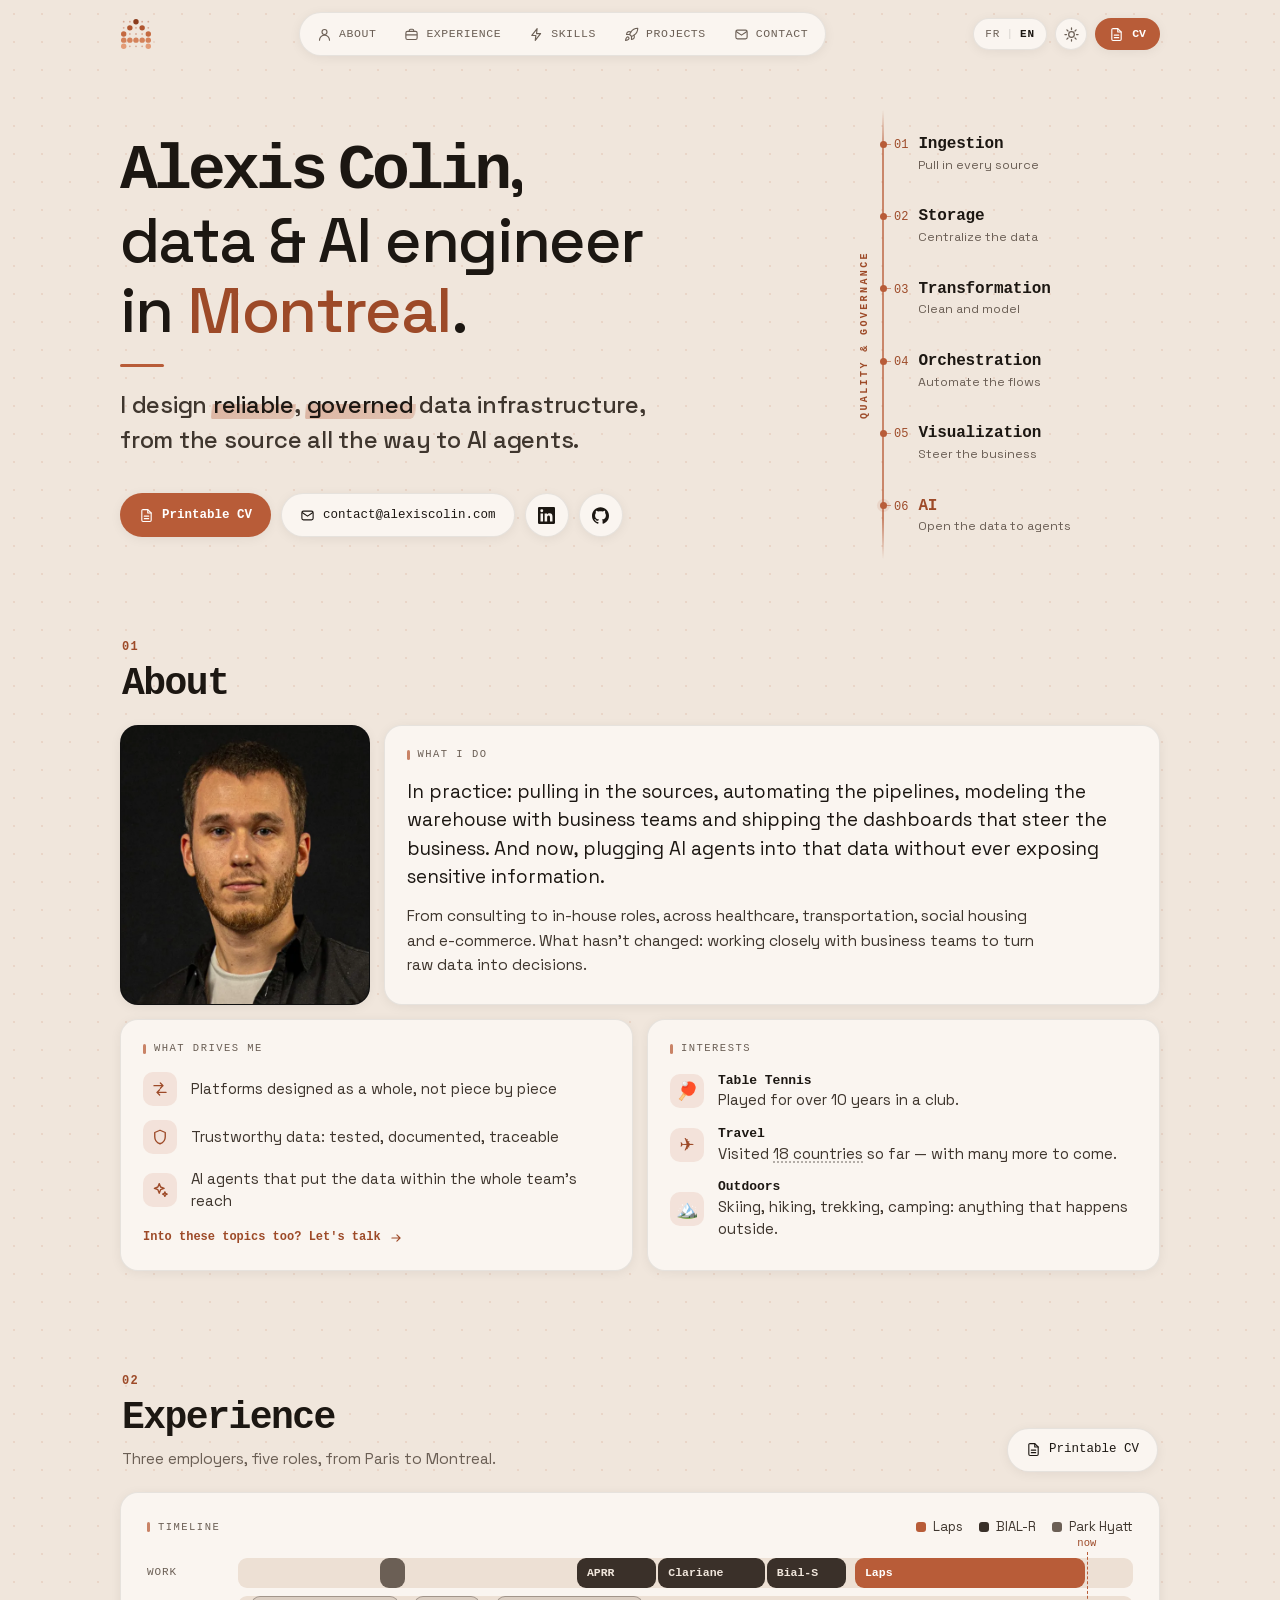
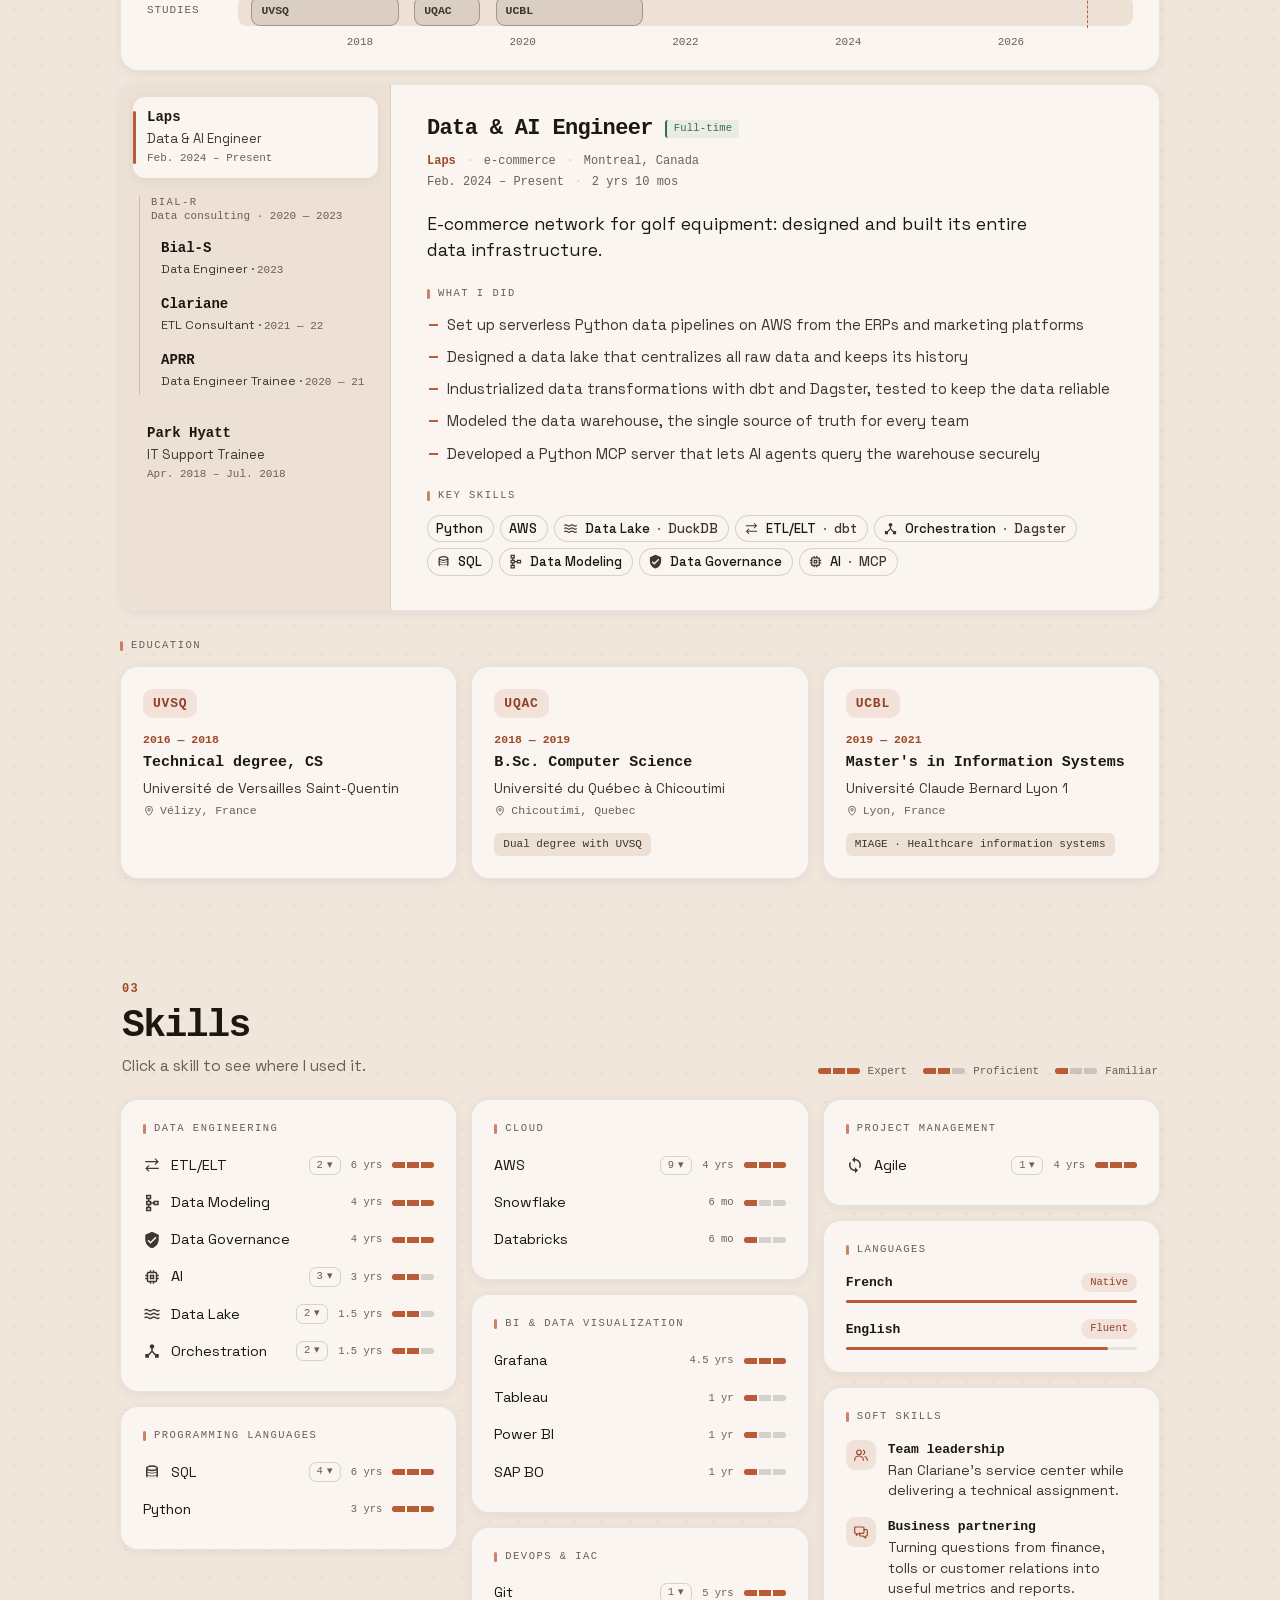
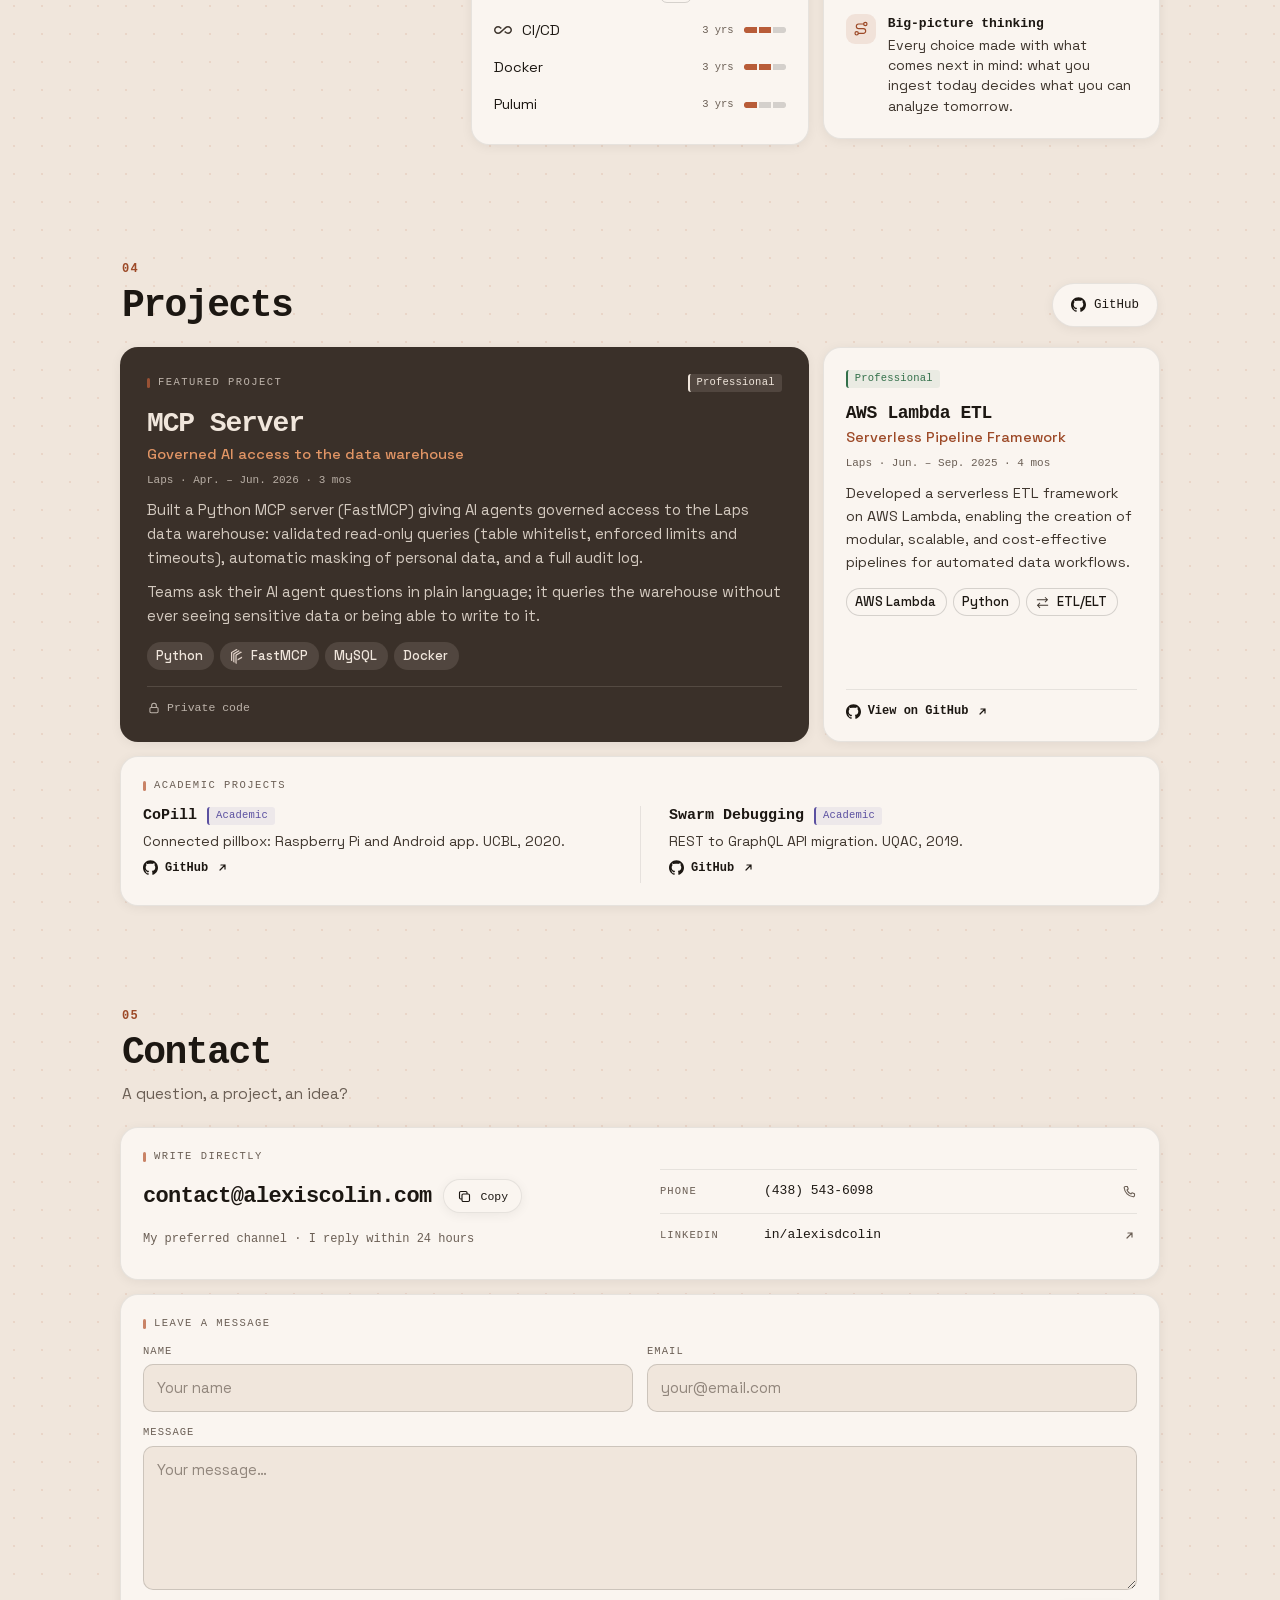
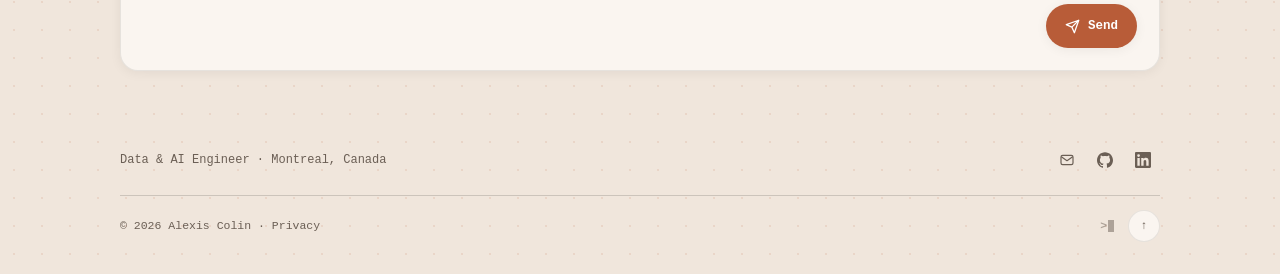
==== commit 5d786baf: "feat: lead the CV with the data lake and group key skills by family" ====
--- a/index.html
+++ b/index.html
@@ -63,7 +63,7 @@
   <link rel="icon" type="image/png" sizes="192x192" href="assets/icon-192.png" />
   <link rel="apple-touch-icon" sizes="180x180" href="assets/icon-180.png" />
   <link rel="manifest" href="assets/site.webmanifest" />
-  <link rel="stylesheet" href="style.css?v=78" />
+  <link rel="stylesheet" href="style.css?v=79" />
   <script>
     (function(){
       document.documentElement.classList.add('js');
@@ -284,10 +284,11 @@
           <p class="xp-ctx" data-i18n="exp.laps.about">Réseau e-commerce de matériel de golf&nbsp;: conception et mise en place de toute son infrastructure de données.</p>
           <p class="label" data-i18n="exp.did">Ce que j'ai fait</p>
           <ul class="xp-list">
-            <li data-i18n="exp.laps.li1">Conception, déploiement et automatisation de flux de données en Python sur AWS</li>
-            <li data-i18n="exp.laps.li2">Modélisation et implémentation d'un entrepôt de données centralisé</li>
-            <li data-i18n="exp.laps.li3">Développement de rapports et tableaux de bord opérationnels avec Grafana</li>
-            <li data-i18n="exp.laps.li4">Développement d'un serveur MCP en Python connectant l'entrepôt aux agents IA, gouverné et sécurisé</li>
+            <li data-i18n="exp.laps.li1">Mise en place de flux de données Python serverless sur AWS depuis les ERP et les plateformes marketing</li>
+            <li data-i18n="exp.laps.li2">Conception d'un data lake qui centralise et historise toutes les données brutes</li>
+            <li data-i18n="exp.laps.li3">Industrialisation des transformations avec dbt et Dagster, testées pour garantir des données fiables</li>
+            <li data-i18n="exp.laps.li4">Modélisation de l'entrepôt de données, source de vérité unique pour toutes les équipes</li>
+            <li data-i18n="exp.laps.li5">Développement d'un serveur MCP en Python qui permet aux agents IA d'interroger l'entrepôt en toute sécurité</li>
           </ul>
           <p class="label" data-i18n="exp.skills.key">Compétences clés</p>
           <ul class="key-skills"></ul>
@@ -299,12 +300,12 @@
           </header>
           <p class="xp-meta"><span class="xp-via"><a href="https://www.bial-s.com/" target="_blank" rel="noopener" data-i18n="exp.bialr1.client">Bial-S</a> <span class="xp-via__firm">via <a href="https://www.bial-x.com/" target="_blank" rel="noopener">BIAL-R</a></span></span><span data-i18n="exp.bialr1.sector">logement social</span><span>Lyon, France</span></p>
           <p class="xp-meta xp-meta--when"><span><span data-i18n="exp.bialr1.start">Janv. 2023</span> – <span data-i18n="exp.bialr1.end">Déc. 2023</span></span><span data-i18n="exp.bialr1.meta">1 an</span></p>
-          <p class="xp-ctx" data-i18n="exp.bialr1.about">Mission de conseil&nbsp;: industrialisation d'une plateforme décisionnelle cloud pour des Offices Publics de l'Habitat, et pilotage du centre de services de Clariane.</p>
+          <p class="xp-ctx" data-i18n="exp.bialr1.about">Mission de conseil&nbsp;: industrialisation d'une plateforme décisionnelle Cloud en SaaS pour des Offices Publics de l'Habitat, et pilotage du centre de services BIAL-R chez Clariane.</p>
           <p class="label" data-i18n="exp.did">Ce que j'ai fait</p>
           <ul class="xp-list">
             <li data-i18n="exp.bialr1.li1">Conception, déploiement et automatisation de flux de données ETL avec Pentaho</li>
-            <li data-i18n="exp.bialr1.li2">Support transversal de la plateforme décisionnelle et intégration de nouveaux clients</li>
-            <li data-i18n="exp.bialr1.li3">Pilotage du CDS : gestion d'équipe, coordination des activités et amélioration continue</li>
+            <li data-i18n="exp.bialr1.li2">Support transversal de la plateforme et intégration de nouveaux clients</li>
+            <li data-i18n="exp.bialr1.li3">Pilotage du centre de services BIAL-R chez Clariane&nbsp;: gestion d'équipe et amélioration continue</li>
           </ul>
           <p class="label" data-i18n="exp.skills.key">Compétences clés</p>
           <ul class="key-skills"></ul>
@@ -636,8 +637,8 @@
   <!-- Intentional load order: i18n.js must come before scroll.js
        (scroll.js depends on `translations` and `currentLang` defined in i18n.js)
        Do not add async/defer to these two scripts. -->
-  <script src="i18n.js?v=70"></script>
-  <script src="skills-data.js?v=10"></script>
-  <script src="scroll.js?v=75"></script>
+  <script src="i18n.js?v=83"></script>
+  <script src="skills-data.js?v=12"></script>
+  <script src="scroll.js?v=77"></script>
 </body>
 </html>
--- a/style.css
+++ b/style.css
@@ -990,6 +990,11 @@
 }
 .key-skills img { width: 15px; height: 15px; flex-shrink: 0; filter: var(--icon-filter); }
 .key-skills svg { width: 15px; height: 15px; flex-shrink: 0; color: var(--text-2); }
+/* A family's key tools, after its name in the same pill (renderRoleSkills).
+   The dot is decoration: an empty alternative keeps it from being read out. */
+.key-skills__tools { color: var(--text-2); }
+.key-skills__tools::before { content: '·'; content: '·' / ''; margin-right: 7px; color: var(--muted); }
+.key-skills .skill-match-tag .key-skills__tools { color: inherit; }
 
 
 /* ── Skill → experience cross-filter ── */
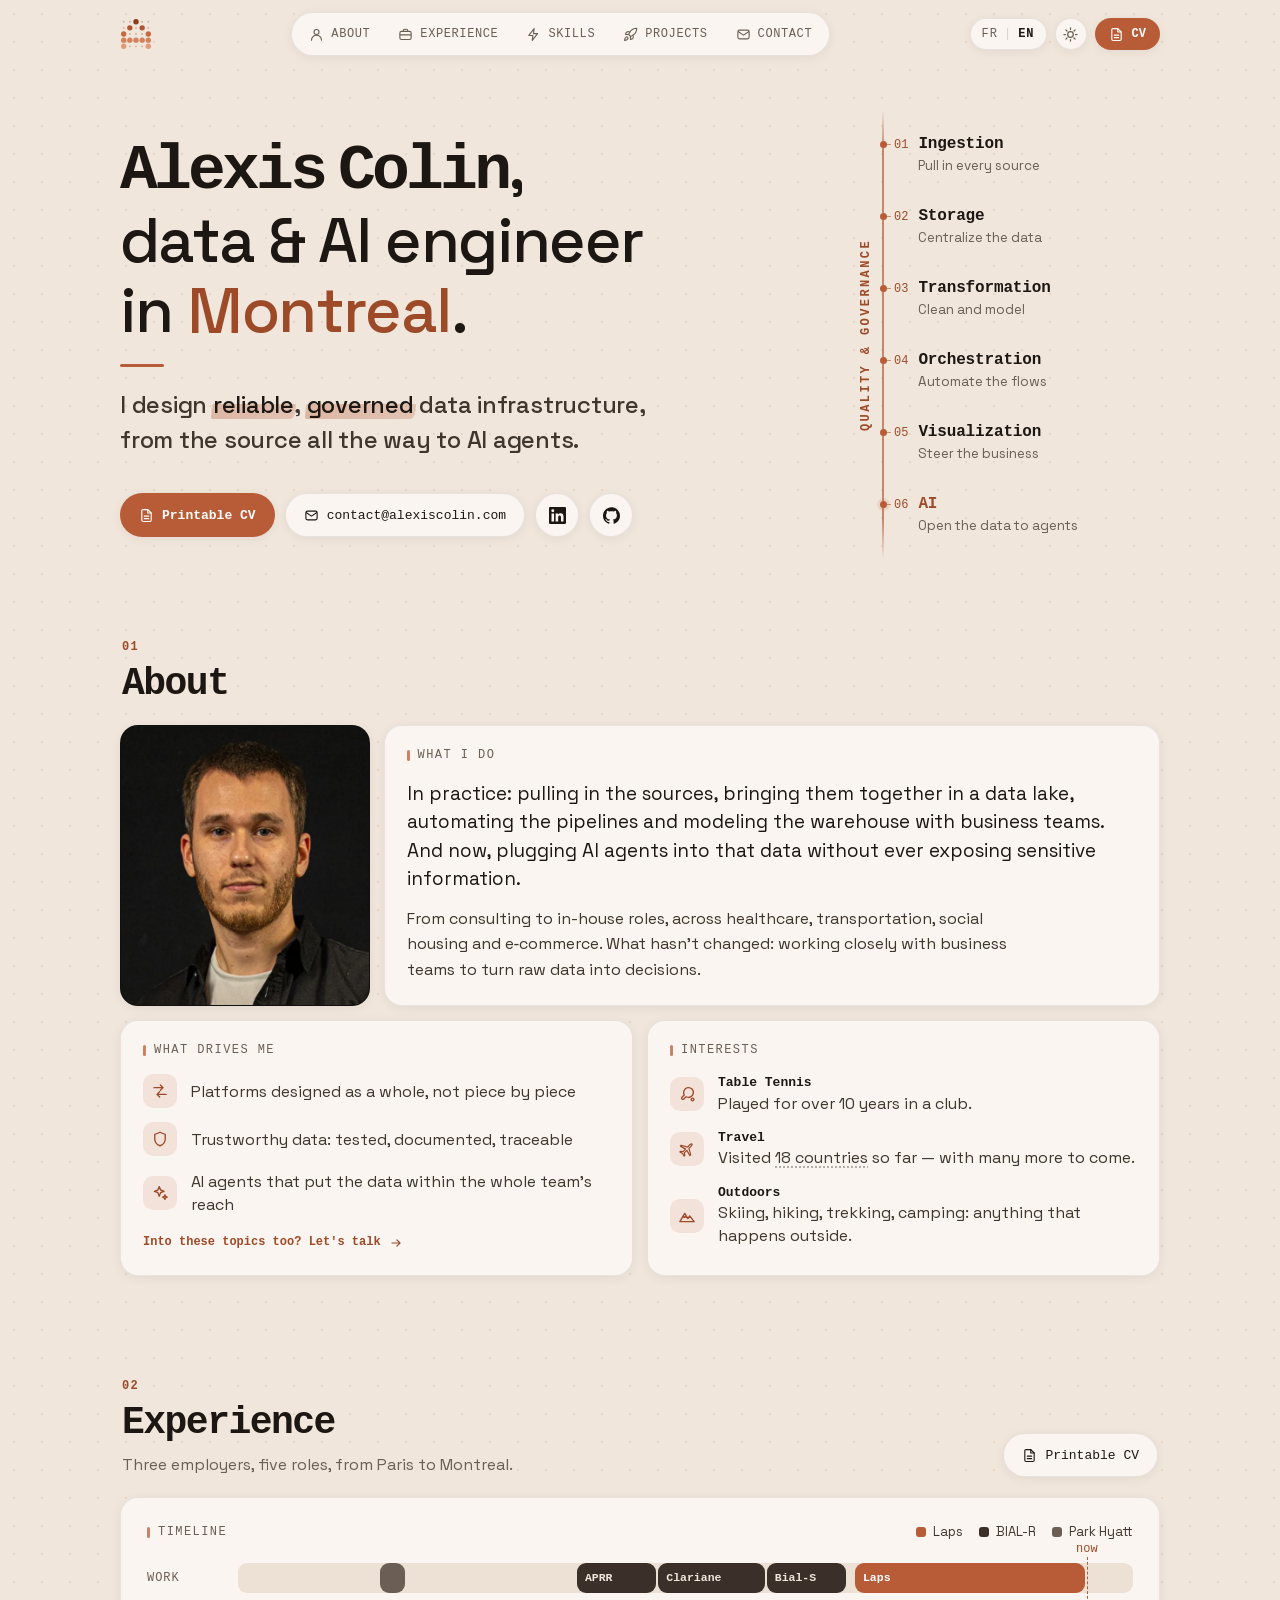
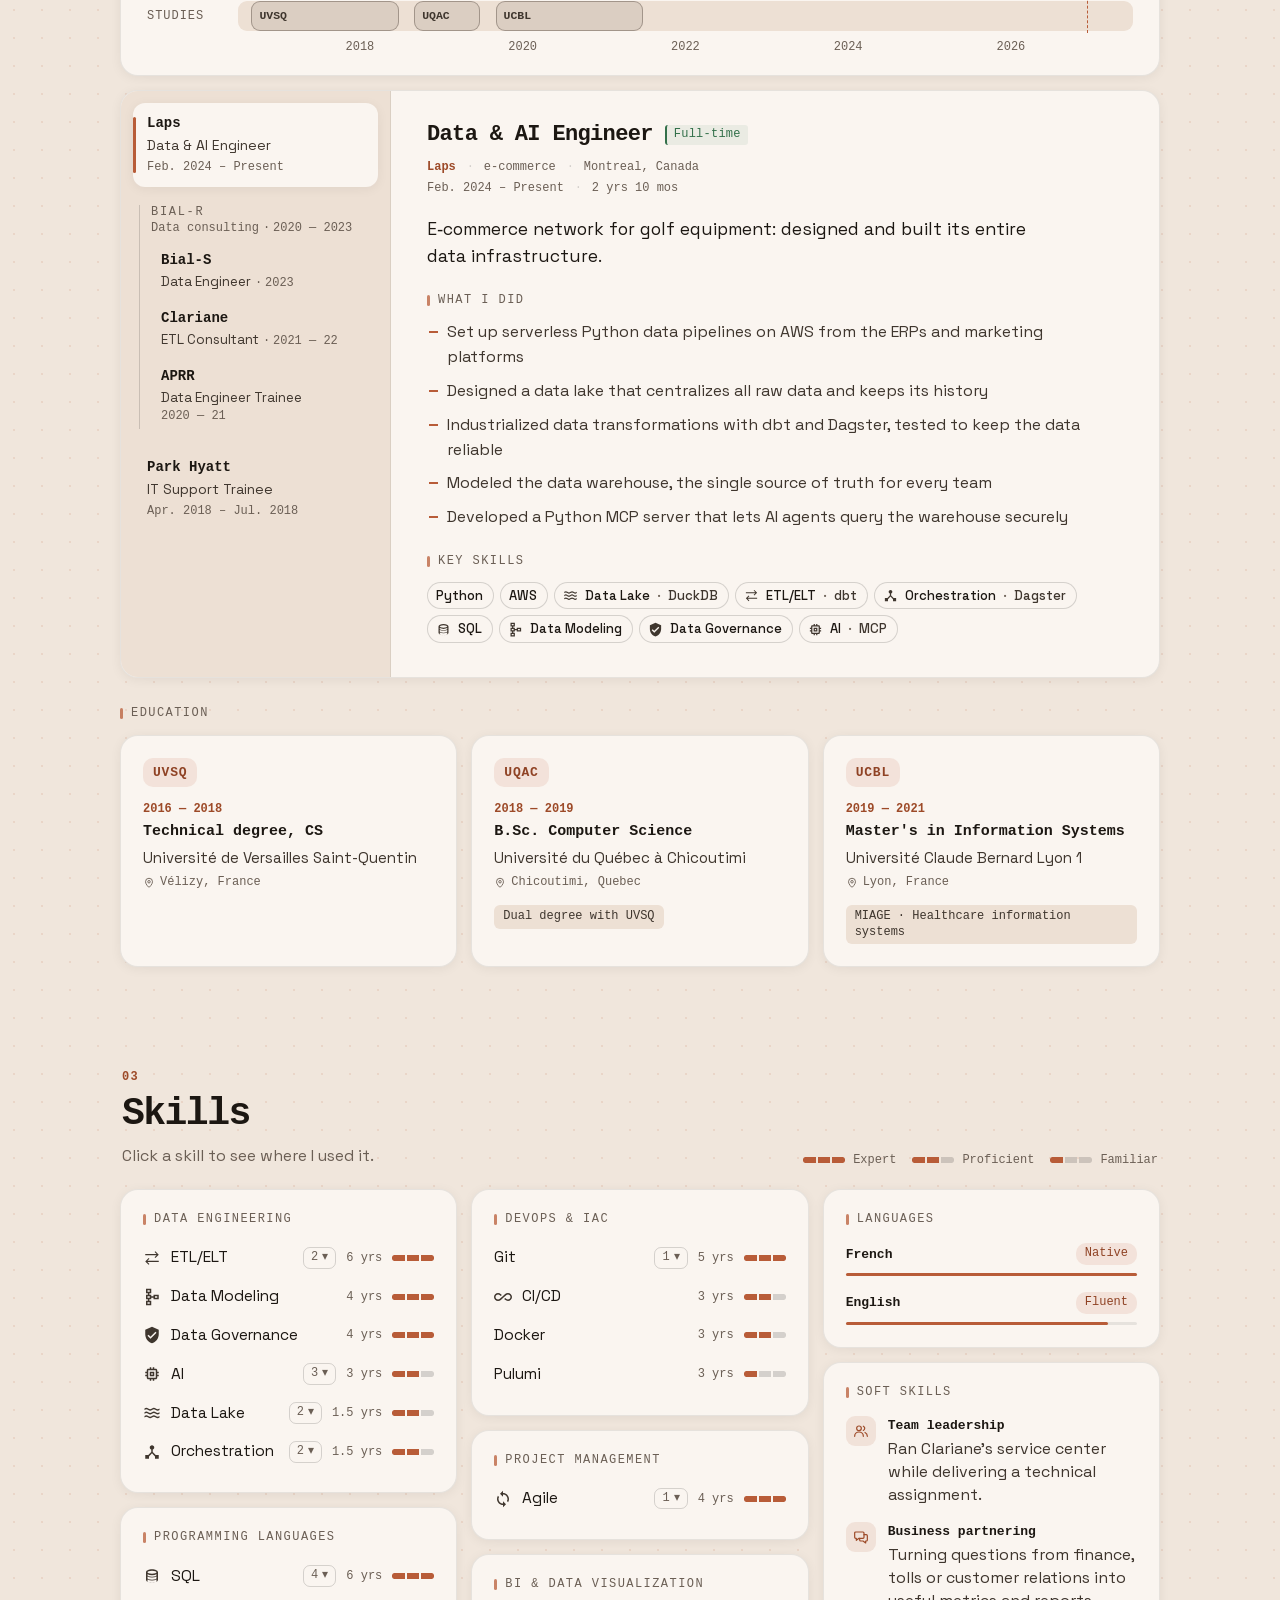
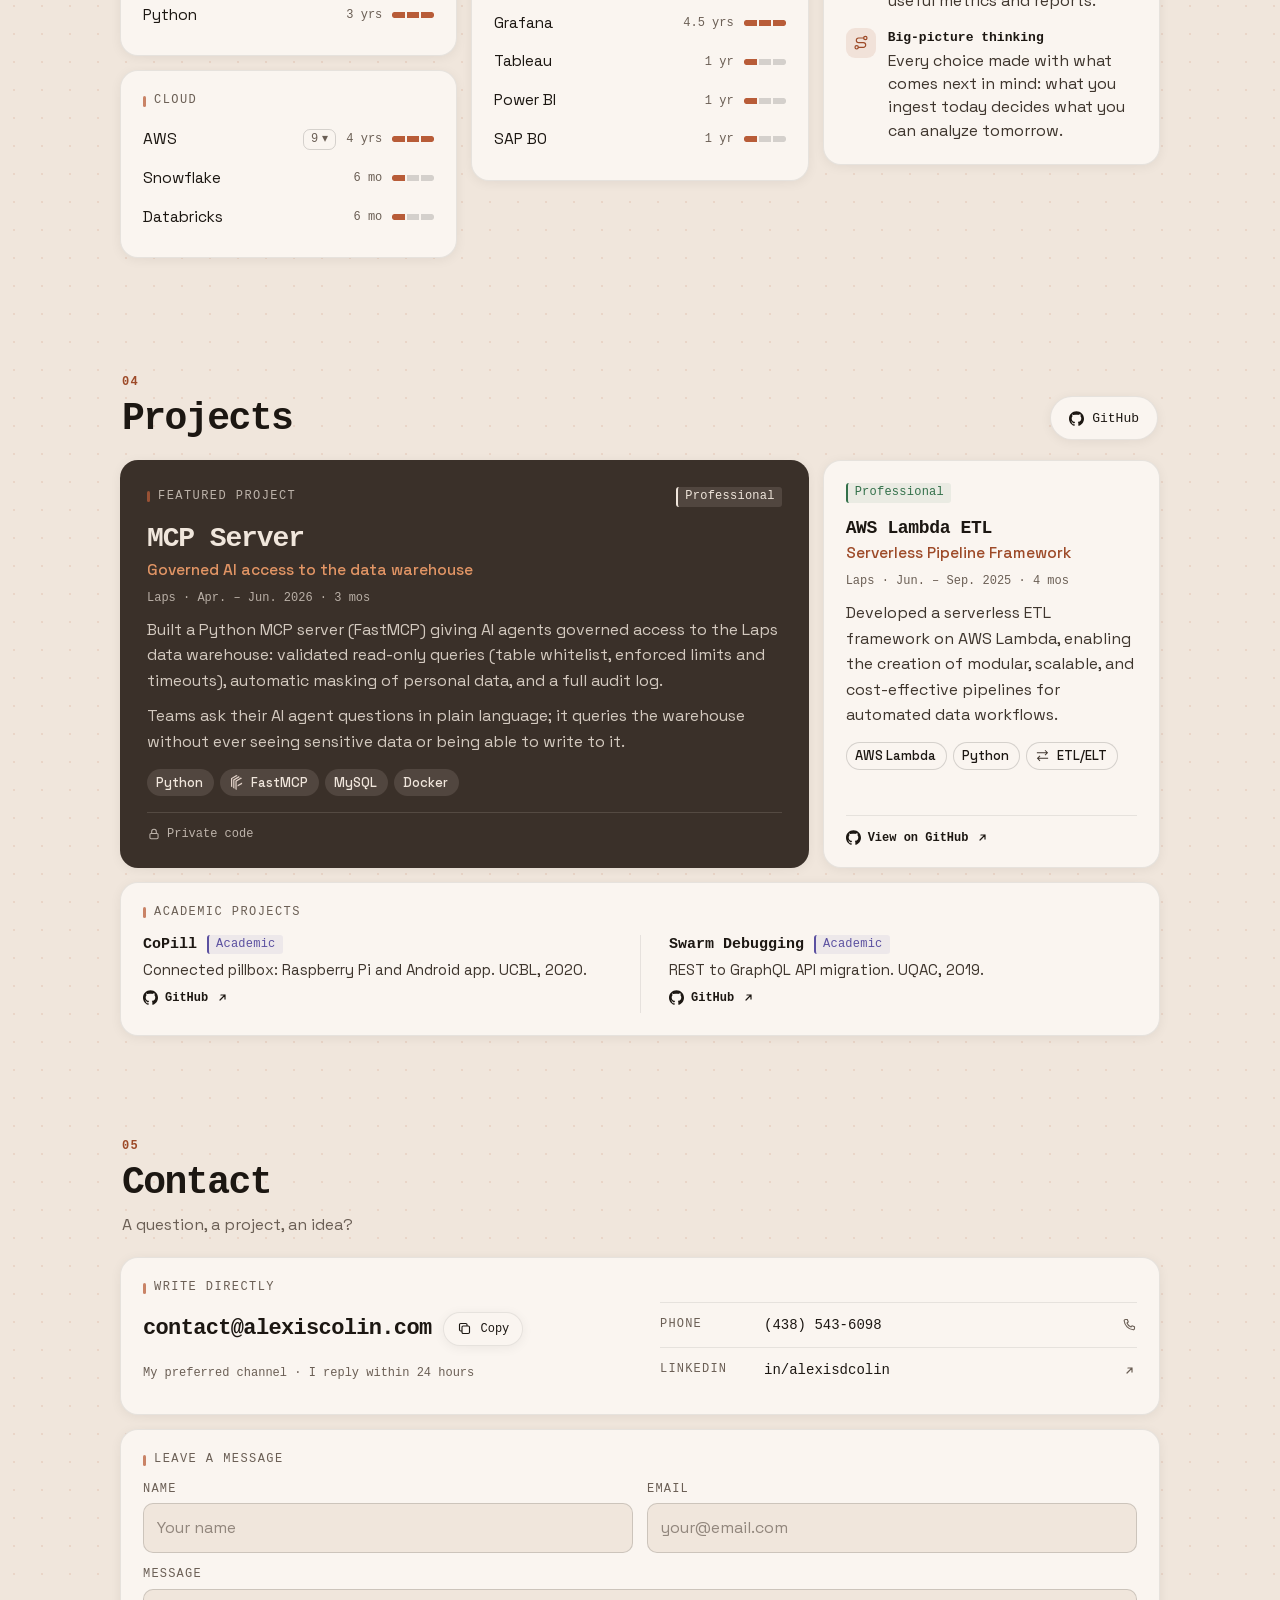
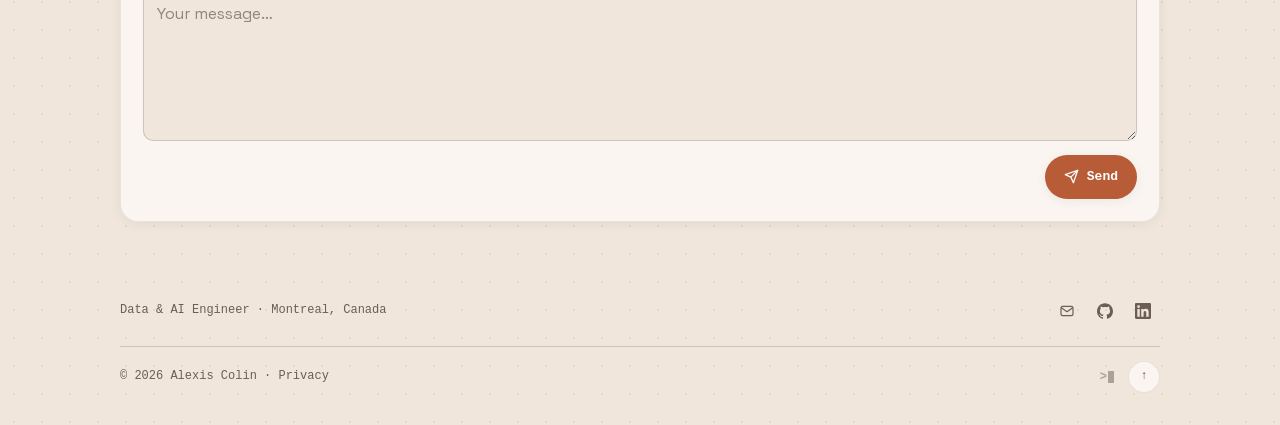
==== commit 901c34e6: "feat: polish the site after a visual review - Chronology on tablets: the keys go above their tracks," ====
--- a/index.html
+++ b/index.html
@@ -63,7 +63,7 @@
   <link rel="icon" type="image/png" sizes="192x192" href="assets/icon-192.png" />
   <link rel="apple-touch-icon" sizes="180x180" href="assets/icon-180.png" />
   <link rel="manifest" href="assets/site.webmanifest" />
-  <link rel="stylesheet" href="style.css?v=79" />
+  <link rel="stylesheet" href="style.css?v=80" />
   <script>
     (function(){
       document.documentElement.classList.add('js');
@@ -110,6 +110,9 @@
     <symbol id="i-team" viewBox="0 0 24 24"><g fill="none" stroke="currentColor" stroke-width="1.8" stroke-linecap="round"><circle cx="9" cy="8" r="3.5"/><path d="M2.5 20a6.5 6.5 0 0 1 13 0M15.5 4.8a3.5 3.5 0 0 1 0 6.4M18 14.2a6.5 6.5 0 0 1 3.5 5.8"/></g></symbol>
     <symbol id="i-chat" viewBox="0 0 24 24"><g fill="none" stroke="currentColor" stroke-width="1.8" stroke-linejoin="round"><path d="M4 4.5h11A1.5 1.5 0 0 1 16.5 6v6.5A1.5 1.5 0 0 1 15 14H9l-4 3v-3H4a1.5 1.5 0 0 1-1.5-1.5V6A1.5 1.5 0 0 1 4 4.5Z"/><path d="M16.5 8.5H20A1.5 1.5 0 0 1 21.5 10v6.5A1.5 1.5 0 0 1 20 18h-1v3l-4-3h-3.5a1.5 1.5 0 0 1-1.5-1.5V14" stroke-linecap="round"/></g></symbol>
     <symbol id="i-route" viewBox="0 0 24 24"><g fill="none" stroke="currentColor" stroke-width="1.8" stroke-linecap="round"><circle cx="5.5" cy="18.5" r="2.5"/><circle cx="18.5" cy="4.5" r="2.5"/><path d="M8 18.5h7.5a3.5 3.5 0 0 0 0-7h-7a3.5 3.5 0 0 1 0-7H16"/></g></symbol>
+    <symbol id="i-pingpong" viewBox="0 0 24 24"><g fill="none" stroke="currentColor" stroke-width="1.8" stroke-linejoin="round"><path d="M10.77 15.64 7.7 18.7a1.7 1.7 0 0 1-2.4-2.4l3.06-3.07A6.5 6.5 0 1 1 10.77 15.64Z"/><circle cx="19.4" cy="19.3" r="1.8"/></g></symbol>
+    <symbol id="i-plane" viewBox="0 0 24 24"><path transform="rotate(45 12 12)" d="M12 2.6c.8 0 1.2 1 1.2 2.2v4.8L21 14v1.6l-7.8-2.2v4.8l2.8 2v1.2L12 20.4l-4 1v-1.2l2.8-2v-4.8L3 15.6V14l7.8-4.4V4.8c0-1.2.4-2.2 1.2-2.2Z" fill="none" stroke="currentColor" stroke-width="1.6" stroke-linejoin="round"/></symbol>
+    <symbol id="i-mountain" viewBox="0 0 24 24"><g fill="none" stroke="currentColor" stroke-width="1.8" stroke-linecap="round" stroke-linejoin="round"><path d="M2.5 19.5 9 8.5l4.2 7 2.4-3.6 5.9 7.6Z"/><path d="M6.6 12.6 8.3 14l1.6-1.4 1.6 1.3"/></g></symbol>
   </svg>
 
   <!-- ═══════════ TOP BAR — outside #pageWrap so it doesn't fade on language switch ═══════════ -->
@@ -117,14 +120,14 @@
     <div class="topbar__in">
       <a class="brand" href="#top" aria-label="Accueil" data-i18n-aria="nav.home"><svg class="brand__logo" viewBox="0 0 32 32" width="32" height="32" aria-hidden="true" focusable="false"><circle class="off" cx="3.7" cy="3.7" r=".9"/><circle class="off" cx="9.85" cy="3.7" r=".9"/><circle class="r4" cx="16" cy="3.7" r="2.7"/><circle class="off" cx="22.15" cy="3.7" r=".9"/><circle class="off" cx="28.3" cy="3.7" r=".9"/><circle class="off" cx="3.7" cy="9.85" r=".9"/><circle class="r3" cx="9.85" cy="9.85" r="2.7"/><circle class="off" cx="16" cy="9.85" r=".9"/><circle class="r3" cx="22.15" cy="9.85" r="2.7"/><circle class="off" cx="28.3" cy="9.85" r=".9"/><circle class="r2" cx="3.7" cy="16" r="2.7"/><circle class="off" cx="9.85" cy="16" r=".9"/><circle class="off" cx="16" cy="16" r=".9"/><circle class="off" cx="22.15" cy="16" r=".9"/><circle class="r2" cx="28.3" cy="16" r="2.7"/><circle class="r1" cx="3.7" cy="22.15" r="2.7"/><circle class="r1" cx="9.85" cy="22.15" r="2.7"/><circle class="r1" cx="16" cy="22.15" r="2.7"/><circle class="r1" cx="22.15" cy="22.15" r="2.7"/><circle class="r1" cx="28.3" cy="22.15" r="2.7"/><circle class="r0" cx="3.7" cy="28.3" r="2.7"/><circle class="off" cx="9.85" cy="28.3" r=".9"/><circle class="off" cx="16" cy="28.3" r=".9"/><circle class="off" cx="22.15" cy="28.3" r=".9"/><circle class="r0" cx="28.3" cy="28.3" r="2.7"/></svg></a>
 
-      <!-- A pill under the active link on desktop, a bottom tab bar on mobile -->
+      <!-- A pill under the active link on desktop, a bottom tab bar on mobile: the same labels as the section titles -->
       <nav class="site-nav" id="siteNav" aria-label="Navigation">
         <span class="site-nav__ind" aria-hidden="true"></span>
-        <a href="#about"><svg class="ico" aria-hidden="true"><use href="#i-user"/></svg><span class="lbl" data-i18n="nav.about">À propos</span><span class="lbl-short" data-i18n="nav.about.short">Profil</span></a>
-        <a href="#experience"><svg class="ico" aria-hidden="true"><use href="#i-case"/></svg><span class="lbl" data-i18n="nav.exp">Expérience</span><span class="lbl-short" data-i18n="nav.exp.short">Parcours</span></a>
-        <a href="#skills"><svg class="ico" aria-hidden="true"><use href="#i-bolt"/></svg><span class="lbl" data-i18n="nav.skills">Compétences</span><span class="lbl-short" data-i18n="nav.skills.short">Stack</span></a>
-        <a href="#projects"><svg class="ico" aria-hidden="true"><use href="#i-rocket"/></svg><span class="lbl" data-i18n="nav.projects">Projets</span><span class="lbl-short" data-i18n="nav.projects.short">Projets</span></a>
-        <a href="#contact"><svg class="ico" aria-hidden="true"><use href="#i-mail"/></svg><span class="lbl" data-i18n="nav.contact">Contact</span><span class="lbl-short" data-i18n="nav.contact">Contact</span></a>
+        <a href="#about"><svg class="ico" aria-hidden="true"><use href="#i-user"/></svg><span class="lbl" data-i18n="nav.about">À propos</span></a>
+        <a href="#experience"><svg class="ico" aria-hidden="true"><use href="#i-case"/></svg><span class="lbl" data-i18n="nav.exp">Expérience</span></a>
+        <a href="#skills"><svg class="ico" aria-hidden="true"><use href="#i-bolt"/></svg><span class="lbl" data-i18n="nav.skills">Compétences</span></a>
+        <a href="#projects"><svg class="ico" aria-hidden="true"><use href="#i-rocket"/></svg><span class="lbl" data-i18n="nav.projects">Projets</span></a>
+        <a href="#contact"><svg class="ico" aria-hidden="true"><use href="#i-mail"/></svg><span class="lbl" data-i18n="nav.contact">Contact</span></a>
       </nav>
 
       <div class="topbar__ctrls">
@@ -198,8 +201,8 @@
 
         <article class="tile about-text reveal">
           <p class="label" data-i18n="about.label">Mon métier</p>
-          <p class="about-text__lead" data-i18n="about.p1">Concrètement&nbsp;: collecter les sources, automatiser les pipelines, modéliser l'entrepôt avec les équipes métier et livrer les tableaux de bord qui pilotent l'activité. Et désormais, brancher les agents IA sur ces données sans jamais exposer d'information sensible.</p>
-          <p data-i18n="about.p2">Du conseil à l'entreprise, dans la santé, le transport, le logement social et l'e-commerce. Ce qui ne change pas&nbsp;: travailler au plus près des métiers pour transformer des données brutes en décisions.</p>
+          <p class="about-text__lead" data-i18n="about.p1">Concrètement&nbsp;: collecter les sources, les réunir dans un data lake, automatiser les pipelines et modéliser l'entrepôt avec les équipes métier. Et désormais, brancher les agents IA sur ces données sans jamais exposer d'information sensible.</p>
+          <p data-i18n="about.p2">Du conseil à l'entreprise, dans la santé, le transport, le logement social et l'e&#8209;commerce. Ce qui ne change pas&nbsp;: travailler au plus près des métiers pour transformer des données brutes en décisions.</p>
         </article>
 
         <article class="tile drives reveal">
@@ -216,9 +219,9 @@
         <article class="tile interests reveal" id="misc">
           <p class="label" data-i18n="misc.title">Centres d'intérêt</p>
           <ul class="interests__list">
-            <li><span class="interests__emoji" aria-hidden="true">🏓</span><div><strong data-i18n="misc.tt.title">Tennis de table</strong><span data-i18n="misc.tt.desc">Activité pratiquée pendant plus de 10 ans en club.</span></div></li>
-            <li><span class="interests__emoji" aria-hidden="true">✈️</span><div><strong data-i18n="misc.travel.title">Voyages</strong><span data-i18n="misc.travel.pre">Déjà</span> <button type="button" class="travel-link" data-travel-open aria-haspopup="dialog" data-i18n="misc.travel.count">18 pays explorés</button><span data-i18n="misc.travel.post">, et bien d'autres à venir.</span></div></li>
-            <li><span class="interests__emoji" aria-hidden="true">🏔️</span><div><strong data-i18n="misc.nature.title">Nature</strong><span data-i18n="misc.nature.desc">Ski, randonnée, trek, camping&nbsp;: tout ce qui se passe dehors.</span></div></li>
+            <li><span class="interests__ico" aria-hidden="true"><svg><use href="#i-pingpong"/></svg></span><div><strong data-i18n="misc.tt.title">Tennis de table</strong><span data-i18n="misc.tt.desc">Activité pratiquée pendant plus de 10 ans en club.</span></div></li>
+            <li><span class="interests__ico" aria-hidden="true"><svg><use href="#i-plane"/></svg></span><div><strong data-i18n="misc.travel.title">Voyages</strong><span data-i18n="misc.travel.pre">Déjà</span> <button type="button" class="travel-link" data-travel-open aria-haspopup="dialog" data-i18n="misc.travel.count">18 pays explorés</button><span data-i18n="misc.travel.post">, et bien d'autres à venir.</span></div></li>
+            <li><span class="interests__ico" aria-hidden="true"><svg><use href="#i-mountain"/></svg></span><div><strong data-i18n="misc.nature.title">Nature</strong><span data-i18n="misc.nature.desc">Ski, randonnée, trek, camping&nbsp;: tout ce qui se passe dehors.</span></div></li>
           </ul>
         </article>
       </div>
@@ -265,10 +268,10 @@
           <button type="button" class="xp-tab" role="tab" id="xpt-laps" aria-controls="xpp-laps" aria-selected="true" data-role="laps"><b>Laps</b><span class="xp-tab__role" data-i18n="exp.laps.role">Développeur Data &amp; IA</span><span class="xp-tab__when"><span data-i18n="exp.laps.start">Févr. 2024</span> – <span data-i18n="exp.laps.end">Aujourd'hui</span></span></button>
           <!-- BIAL-R: one consulting firm, three clients -->
           <div class="xp-group" role="none">
-            <p class="xp-group__head" aria-hidden="true"><span><b>BIAL-R</b><i data-i18n="exp.bialr.group">Conseil en data · 2020 — 2023</i></span></p>
-            <button type="button" class="xp-tab" role="tab" id="xpt-bialr1" aria-controls="xpp-bialr1" aria-selected="false" data-role="bialr1"><b><span class="sr-only">BIAL-R, client </span>Bial-S</b><span class="xp-tab__line"><span data-i18n="exp.bialr1.role">Développeur Data</span> · <i>2023</i></span></button>
-            <button type="button" class="xp-tab" role="tab" id="xpt-bialr2" aria-controls="xpp-bialr2" aria-selected="false" data-role="bialr2"><b><span class="sr-only">BIAL-R, client </span>Clariane</b><span class="xp-tab__line"><span data-i18n="exp.bialr2.role">Consultant ETL</span> · <i>2021 — 22</i></span></button>
-            <button type="button" class="xp-tab" role="tab" id="xpt-bialr3" aria-controls="xpp-bialr3" aria-selected="false" data-role="bialr3"><b><span class="sr-only">BIAL-R, client </span>APRR</b><span class="xp-tab__line"><span data-i18n="exp.bialr3.role">Consultant Data</span> · <i>2020 — 21</i></span></button>
+            <p class="xp-group__head" aria-hidden="true"><span><b>BIAL-R</b><span class="xp-group__sub"><i data-i18n="exp.bialr.group">Conseil en data</i><i>2020 — 2023</i></span></span></p>
+            <button type="button" class="xp-tab" role="tab" id="xpt-bialr1" aria-controls="xpp-bialr1" aria-selected="false" data-role="bialr1"><b><span class="sr-only">BIAL-R, client </span>Bial-S</b><span class="xp-tab__line"><span data-i18n="exp.bialr1.role">Développeur Data</span><i>2023</i></span></button>
+            <button type="button" class="xp-tab" role="tab" id="xpt-bialr2" aria-controls="xpp-bialr2" aria-selected="false" data-role="bialr2"><b><span class="sr-only">BIAL-R, client </span>Clariane</b><span class="xp-tab__line"><span data-i18n="exp.bialr2.role">Consultant ETL</span><i>2021 — 22</i></span></button>
+            <button type="button" class="xp-tab" role="tab" id="xpt-bialr3" aria-controls="xpp-bialr3" aria-selected="false" data-role="bialr3"><b><span class="sr-only">BIAL-R, client </span>APRR</b><span class="xp-tab__line"><span data-i18n="exp.bialr3.role">Consultant Data</span><i>2020 — 21</i></span></button>
           </div>
           <button type="button" class="xp-tab" role="tab" id="xpt-hyatt" aria-controls="xpp-hyatt" aria-selected="false" data-role="hyatt"><b>Park Hyatt</b><span class="xp-tab__role" data-i18n="exp.hyatt.role">Technicien Support IT</span><span class="xp-tab__when"><span data-i18n="exp.hyatt.start">Avr. 2018</span> – <span data-i18n="exp.hyatt.end">Juill. 2018</span></span></button>
         </div>
@@ -281,7 +284,7 @@
           </header>
           <p class="xp-meta"><a href="https://www.laps.com/" target="_blank" rel="noopener">Laps</a><span data-i18n="exp.laps.sector">e-commerce</span><span data-i18n="hero.location">Montréal, Canada</span></p>
           <p class="xp-meta xp-meta--when"><span><span data-i18n="exp.laps.start">Févr. 2024</span> – <span data-i18n="exp.laps.end">Aujourd'hui</span></span><span data-i18n="cv.laps.duration">2 ans 8 mois</span></p>
-          <p class="xp-ctx" data-i18n="exp.laps.about">Réseau e-commerce de matériel de golf&nbsp;: conception et mise en place de toute son infrastructure de données.</p>
+          <p class="xp-ctx" data-i18n="exp.laps.about">Réseau e&#8209;commerce de matériel de golf&nbsp;: conception et mise en place de toute son infrastructure de données.</p>
           <p class="label" data-i18n="exp.did">Ce que j'ai fait</p>
           <ul class="xp-list">
             <li data-i18n="exp.laps.li1">Mise en place de flux de données Python serverless sur AWS depuis les ERP et les plateformes marketing</li>
@@ -637,8 +640,8 @@
   <!-- Intentional load order: i18n.js must come before scroll.js
        (scroll.js depends on `translations` and `currentLang` defined in i18n.js)
        Do not add async/defer to these two scripts. -->
-  <script src="i18n.js?v=83"></script>
-  <script src="skills-data.js?v=12"></script>
-  <script src="scroll.js?v=77"></script>
+  <script src="i18n.js?v=84"></script>
+  <script src="skills-data.js?v=13"></script>
+  <script src="scroll.js?v=79"></script>
 </body>
 </html>
--- a/style.css
+++ b/style.css
@@ -143,7 +143,7 @@
 body {
   min-height: 100vh;
   font-family: var(--sans);
-  font-size: 15.5px;
+  font-size: 16px;
   line-height: 1.6;
   color: var(--text);
   background: var(--bg);
@@ -297,7 +297,7 @@
   height: 34px;
   padding: 0 13px;
   border-radius: 999px;
-  font: 400 11.5px/1 var(--mono);
+  font: 400 12px/1 var(--mono);
   letter-spacing: .05em;
   text-transform: uppercase;
   white-space: nowrap;
@@ -308,7 +308,7 @@
 .site-nav a:hover { color: var(--text); }
 .site-nav a[aria-current="true"] { color: #fff; }
 .site-nav .ico { width: 15px; height: 15px; }
-/* A shorter label, swapped in where room runs short (here, the phone's tab bar) */
+/* A shorter label, swapped in where room runs short (the CV buttons on phones) */
 .lbl-short { display: none; }
 
 /* Sliding pill under the active link — positioned by scroll.js */
@@ -335,6 +335,19 @@
   flex-shrink: 0;
 }
 
+/* The CV button waits until the hero's has scrolled under the bar (scroll.js
+   sets .hero-cv-gone); hidden, it keeps its room so nothing shifts */
+.js .topbar__cv {
+  opacity: 0;
+  visibility: hidden;
+  transition: opacity .25s ease, visibility 0s .25s, background .15s ease, box-shadow .15s ease;
+}
+.js.hero-cv-gone .topbar__cv {
+  opacity: 1;
+  visibility: visible;
+  transition: opacity .25s ease, background .15s ease, box-shadow .15s ease;
+}
+
 /* Shared look of the language and theme toggles */
 .pill {
   display: flex;
@@ -346,7 +359,7 @@
   border: 1px solid var(--border);
   box-shadow: var(--shadow);
   cursor: pointer;
-  font: 400 11px/1 var(--mono);
+  font: 400 12px/1 var(--mono);
   transition: box-shadow .15s ease, color .15s ease;
 }
 .pill:hover { box-shadow: var(--shadow-lg); }
@@ -383,7 +396,7 @@
   background: var(--card);
   box-shadow: var(--shadow);
   color: var(--text);
-  font: 400 12.5px/1 var(--mono);
+  font: 400 13px/1 var(--mono);
   white-space: nowrap;
   cursor: pointer;
   transition: background .15s ease, box-shadow .15s ease, transform .15s ease;
@@ -401,7 +414,7 @@
 }
 .btn--accent:hover { background: color-mix(in srgb, var(--accent-btn) 86%, #000); }
 
-.btn--sm { height: 32px; padding: 0 13px; font-size: 11.5px; }
+.btn--sm { height: 32px; padding: 0 13px; font-size: 12px; }
 .btn--icon { width: 44px; padding: 0; }
 .btn--icon .ico { width: 17px; height: 17px; }
 
@@ -560,8 +573,9 @@
   gap: 10px;
   margin-top: 36px;
 }
-/* Phones: the CV and both icons share the first row, the address takes the second */
-@media (max-width: 599.98px) {
+/* Phones, and the narrowest two-column hero (where GitHub alone would wrap):
+   the CV and both icons share the first row, the address takes the second */
+@media (max-width: 599.98px), (min-width: 768px) and (max-width: 799.98px) {
   .hero__mail { order: 1; }
 }
 
@@ -595,8 +609,8 @@
   left: 0;
   writing-mode: vertical-rl;
   transform: translateY(-50%) rotate(180deg);
-  font: 700 10px/1 var(--mono);
-  letter-spacing: .24em;
+  font: 700 12px/1 var(--mono);
+  letter-spacing: .2em;
   text-transform: uppercase;
   white-space: nowrap;
   color: var(--accent-text);
@@ -650,7 +664,7 @@
 
 .step__n { font: 400 12px/1.3 var(--mono); color: var(--accent-text); }
 .step__t { font: 700 16px/1.3 var(--mono); letter-spacing: -.01em; }
-.step__d { grid-column: 2; margin-top: 2px; font-size: 12.5px; line-height: 1.35; color: var(--muted); }
+.step__d { grid-column: 2; margin-top: 2px; font-size: 13.5px; line-height: 1.35; color: var(--muted); }
 .step.is-hl .step__t { color: var(--accent-text); }
 
 /* ═══════════════════════════════════════════
@@ -714,15 +728,15 @@
   display: flex;
   align-items: center;
   gap: 8px;
-  font: 400 10.5px/1.3 var(--mono);
-  letter-spacing: .14em;
+  font: 400 12px/1.3 var(--mono);
+  letter-spacing: .12em;
   text-transform: uppercase;
   color: var(--muted);
 }
 .label::before {
   content: '';
   width: 3px;
-  height: 10px;
+  height: 11px;
   flex-shrink: 0;
   border-radius: 2px;
   background: var(--accent);
@@ -735,7 +749,7 @@
   padding: 2px 7px;
   border-left: 2px solid currentColor;
   border-radius: 3px;
-  font: 400 10.5px/1.3 var(--mono);
+  font: 400 12px/1.3 var(--mono);
   letter-spacing: .02em;
   white-space: nowrap;
   background: color-mix(in srgb, currentColor 8%, transparent);
@@ -815,13 +829,13 @@
   grid-template-columns: 34px minmax(0, 1fr);
   align-items: center;
   gap: 14px;
-  font-size: 15px;
+  font-size: 16px;
   line-height: 1.45;
   color: var(--text-2);
 }
 
 .drives__ico,
-.interests__emoji {
+.interests__ico {
   width: 34px;
   height: 34px;
   display: grid;
@@ -829,10 +843,9 @@
   border-radius: var(--radius-sm);
   background: var(--accent-soft);
   color: var(--accent-text);
-  font-size: 18px;
-  line-height: 1;
-}
-.drives__ico svg { width: 18px; height: 18px; }
+}
+.drives__ico svg,
+.interests__ico svg { width: 18px; height: 18px; }
 .interests__list strong { display: block; font: 700 13px/1.35 var(--mono); color: var(--text); }
 
 /* Easter egg: the count of countries opens their map */
@@ -894,8 +907,9 @@
 }
 .xp-tab:hover { background: color-mix(in srgb, var(--card) 60%, transparent); }
 .xp-tab b { font: 700 14px/1.3 var(--mono); }
-.xp-tab__role { font-size: 13px; color: var(--text-2); }
-.xp-tab__when { font: 400 11px/1.4 var(--mono); color: var(--muted); }
+.xp-tab__role { font-size: 14px; color: var(--text-2); }
+.xp-tab__when { font: 400 12px/1.4 var(--mono); color: var(--muted); }
+.xp-tab__when > span { white-space: nowrap; } /* a line may break at the dash, never inside a date */
 .xp-tab[aria-selected="true"] { background: var(--card); box-shadow: var(--shadow); }
 .xp-tab[aria-selected="true"]::before {
   content: '';
@@ -920,11 +934,30 @@
   background: var(--border-2);
 }
 .xp-group__head { padding: 4px 4px 6px 2px; }
-.xp-group__head b { display: block; font: 400 10.5px/1.3 var(--mono); letter-spacing: .14em; color: var(--muted); }
-.xp-group__head i { display: block; font: 400 11px/1.4 var(--mono); color: var(--muted); }
+.xp-group__head b { display: block; font: 400 12px/1.3 var(--mono); letter-spacing: .14em; color: var(--muted); }
+.xp-group__sub { font: 400 12px/1.4 var(--mono); color: var(--muted); }
+.xp-group__sub i { font-style: normal; }
 .xp-group .xp-tab { padding: 8px 12px; }
-.xp-tab__line { font-size: 12.5px; color: var(--text-2); }
-.xp-tab__line i { font: 400 11px/1.4 var(--mono); color: var(--muted); }
+.xp-tab__line { font-size: 13.5px; color: var(--text-2); }
+.xp-tab__line i { font: 400 12px/1.4 var(--mono); color: var(--muted); }
+/* A role, then its dates: a dot between them on one line, or the dates on a
+   line of their own, whole. As in .xp-meta, each dot sits in its item's left
+   padding and the line is shifted left and clipped by that much, so a dot
+   that would start a line is cut away. */
+.xp-tab__line,
+.xp-group__sub {
+  display: flex;
+  flex-wrap: wrap;
+  align-items: baseline;
+  margin-left: -14px;
+  clip-path: inset(-4px -4px -4px 14px);
+}
+.xp-tab__line > *,
+.xp-group__sub > * { position: relative; padding-left: 14px; }
+.xp-tab__line > * + *::before,
+.xp-group__sub > * + *::before { content: '·'; content: '·' / ''; position: absolute; left: 4px; color: var(--muted); }
+.xp-tab__line i,
+.xp-group__sub > :last-child { white-space: nowrap; }
 
 .xp-panel { padding: 30px 36px 34px; }
 .xp-head { display: flex; flex-wrap: wrap; align-items: center; gap: 6px 12px; }
@@ -942,7 +975,7 @@
   font: 400 12px/1.4 var(--mono);
   color: var(--muted);
 }
-.xp-meta > * { position: relative; padding-left: 28px; }
+.xp-meta > * { position: relative; padding-left: 28px; white-space: nowrap; } /* lines break between items only */
 .xp-meta > *::before { content: '·'; position: absolute; left: 11px; color: var(--border-2); }
 .xp-meta--when { margin-top: 4px; }
 .xp-meta a { font-weight: 700; color: var(--accent-text); }
@@ -954,7 +987,7 @@
 .xp-panel .label { margin-top: 24px; }
 
 .xp-list { display: grid; gap: 9px; max-width: 70ch; margin-top: 12px; }
-.xp-list li { position: relative; padding-left: 20px; font-size: 15px; line-height: 1.55; color: var(--text-2); }
+.xp-list li { position: relative; padding-left: 20px; font-size: 16px; line-height: 1.55; color: var(--text-2); }
 /* Whole-pixel position and height: a fractional one renders some dashes
    thicker than others */
 .xp-list li::before {
@@ -1015,7 +1048,7 @@
   background: var(--accent-soft);
   border: 1px solid color-mix(in srgb, var(--accent) 35%, transparent);
   border-radius: 20px;
-  font: 400 11.5px/1.3 var(--mono);
+  font: 400 12px/1.3 var(--mono);
   color: var(--accent-on-soft);
   cursor: pointer;
   transition: background .15s ease;
@@ -1036,10 +1069,10 @@
   letter-spacing: .06em;
   color: var(--accent-on-soft);
 }
-.edu-card__y { font: 700 11.5px/1.4 var(--mono); color: var(--accent-text); }
+.edu-card__y { font: 700 12px/1.4 var(--mono); color: var(--accent-text); }
 .edu-card strong { font: 700 15px/1.35 var(--mono); }
-.edu-card__s { font-size: 14px; color: var(--text-2); }
-.edu-card__w { display: inline-flex; align-items: center; gap: 5px; font: 400 11.5px/1.4 var(--mono); color: var(--muted); }
+.edu-card__s { font-size: 15px; color: var(--text-2); }
+.edu-card__w { display: inline-flex; align-items: center; gap: 5px; font: 400 12px/1.4 var(--mono); color: var(--muted); }
 .edu-card__w .ico { width: 12px; height: 12px; }
 .edu-card__tag {
   width: fit-content;
@@ -1047,7 +1080,7 @@
   padding: 4px 9px;
   border-radius: 6px;
   background: var(--bg-alt);
-  font: 400 11px/1.3 var(--mono);
+  font: 400 12px/1.3 var(--mono);
   color: var(--text-2);
 }
 
@@ -1070,7 +1103,7 @@
 .chrono__tl > :nth-child(2) { grid-area: 1 / 2; }
 .chrono__tl > :nth-child(3) { grid-area: 2 / 1; }
 .chrono__tl > :nth-child(4) { grid-area: 2 / 2; }
-.chrono__k { font: 400 11px/1 var(--mono); letter-spacing: .08em; text-transform: uppercase; color: var(--muted); }
+.chrono__k { font: 400 12px/1 var(--mono); letter-spacing: .08em; text-transform: uppercase; color: var(--muted); }
 .chrono__track { position: relative; height: 30px; border-radius: 9px; background: var(--bg-alt); }
 .chrono__track span {
   position: absolute;
@@ -1080,13 +1113,16 @@
   width: max(6px, calc(var(--w) * 1% - 2px));
   display: flex;
   align-items: center;
-  padding: 0 10px;
+  padding: 0 8px;
   overflow: hidden;
   border-radius: 9px;
   font: 700 11.5px/1 var(--mono);
   white-space: nowrap;
 }
-.chrono__axis { position: relative; grid-area: 3 / 2; height: 16px; font: 400 11px/16px var(--mono); color: var(--muted); }
+/* A name that doesn't fit its span is left out rather than cut (scroll.js):
+   the legend, the tooltip and the tabs below still say whose it is */
+.chrono__track span.is-tight { color: transparent; }
+.chrono__axis { position: relative; grid-area: 3 / 2; height: 16px; font: 400 12px/16px var(--mono); color: var(--muted); }
 .chrono__axis span { position: absolute; left: calc(var(--s) * 1%); transform: translateX(-50%); }
 
 /* Today: a dashed line across both tracks */
@@ -1109,7 +1145,7 @@
   top: -20px;
   left: calc(var(--s) * 1%);
   transform: translateX(-50%);
-  font: 400 10.5px/1 var(--mono);
+  font: 400 12px/1 var(--mono);
   color: var(--accent-text);
 }
 
@@ -1126,10 +1162,21 @@
 
 .chrono__bar { display: none; }
 
+/* Narrower (tablets), the keys go above their tracks, which get the whole
+   width: the short spans keep room for their names */
+@container (max-width: 760px) {
+  .chrono__tl { grid-template-columns: minmax(0, 1fr); gap: 6px; padding-top: 18px; }
+  .chrono__tl > :nth-child(2) { grid-area: 2 / 1; }
+  .chrono__tl > :nth-child(3) { grid-area: 3 / 1; }
+  .chrono__tl > :nth-child(4) { grid-area: 4 / 1; }
+  .chrono__axis { grid-area: 5 / 1; }
+  .chrono__now { grid-area: 2 / 1 / 5 / 2; }
+}
+
 @container (max-width: 560px) {
   .chrono__scroll { margin: 0 -18px; padding: 0 18px; overflow-x: auto; scrollbar-width: none; }
   .chrono__scroll::-webkit-scrollbar { display: none; }
-  .chrono__tl { grid-template-columns: minmax(0, 1fr); gap: 6px; min-width: 720px; padding-top: 18px; }
+  .chrono__tl { min-width: 720px; }
   /* A small scroll bar says it slides, no words needed (scroll.js moves the thumb) */
   .chrono__bar { display: block; position: relative; width: 64px; height: 4px; margin: 14px auto 0; overflow: hidden; border-radius: 2px; background: var(--bg-alt); }
   .chrono__bar span {
@@ -1141,11 +1188,6 @@
     border-radius: 2px;
     background: color-mix(in srgb, var(--accent) 75%, transparent);
   }
-  .chrono__tl > :nth-child(2) { grid-area: 2 / 1; }
-  .chrono__tl > :nth-child(3) { grid-area: 3 / 1; }
-  .chrono__tl > :nth-child(4) { grid-area: 4 / 1; }
-  .chrono__axis { grid-area: 5 / 1; }
-  .chrono__now { grid-area: 2 / 1 / 5 / 2; }
 }
 
 /* A row that scrolls sideways fades on the side that has more to show (scroll.js) */
@@ -1164,7 +1206,7 @@
   display: flex;
   flex-wrap: wrap;
   gap: 6px 16px;
-  font: 400 11px/1.4 var(--mono);
+  font: 400 12px/1.4 var(--mono);
   color: var(--muted);
 }
 .skills-legend > span { display: inline-flex; align-items: center; gap: 8px; }
@@ -1217,7 +1259,7 @@
   border: 0;
   border-radius: 8px;
   background: none;
-  font-size: 14.5px;
+  font-size: 15.5px;
   text-align: left;
   cursor: pointer;
   transition: background .15s ease, color .15s ease;
@@ -1230,7 +1272,7 @@
 .skill-row img { width: 18px; height: 18px; flex-shrink: 0; filter: var(--icon-filter); }
 .skill-row svg { width: 18px; height: 18px; flex-shrink: 0; color: var(--text-2); }
 .skill-row__name { flex: 1; min-width: 0; overflow: hidden; text-overflow: ellipsis; white-space: nowrap; }
-.skill-row__dur { font: 400 10.5px/1 var(--mono); color: var(--muted); white-space: nowrap; }
+.skill-row__dur { font: 400 12px/1 var(--mono); color: var(--muted); white-space: nowrap; }
 /* Muted grey falls short on the tinted row in dark mode: the row's own colour */
 .skill-row.is-selected .skill-row__dur { color: inherit; }
 .skill-row > i { width: 18px; height: 18px; flex-shrink: 0; } /* a tool without a logo */
@@ -1243,7 +1285,7 @@
   padding: 2px 7px;
   border: 1px solid var(--border-2);
   border-radius: 7px;
-  font: 400 10.5px/1.3 var(--mono);
+  font: 400 12px/1.3 var(--mono);
   color: var(--muted);
 }
 .skill-fam__count::after { content: '▾'; transition: transform .15s ease; }
@@ -1256,7 +1298,7 @@
   border-left: 1.5px solid var(--border-2);
 }
 .skill-fam__tools[hidden] { display: none; }
-.skill-fam__tools .skill-row { padding: 4px 8px; font-size: 13px; }
+.skill-fam__tools .skill-row { padding: 4px 8px; font-size: 14px; }
 
 .langs { display: grid; gap: 16px; margin-top: 16px; }
 .langs__row { display: flex; align-items: center; gap: 10px; }
@@ -1266,7 +1308,7 @@
   padding: 3px 9px;
   border-radius: var(--radius-sm);
   background: var(--accent-soft);
-  font: 400 10.5px/1.3 var(--mono);
+  font: 400 12px/1.3 var(--mono);
   color: var(--accent-on-soft);
 }
 .langs__bar { height: 3px; margin-top: 8px; border-radius: 2px; background: var(--border); }
@@ -1294,7 +1336,7 @@
 }
 .soft__ico svg { width: 16px; height: 16px; }
 .soft strong { padding-top: 1px; font: 700 13px/1.35 var(--mono); }
-.soft__d { font-size: 14px; line-height: 1.45; color: var(--text-2); text-wrap: pretty; }
+.soft__d { font-size: 16px; line-height: 1.45; color: var(--text-2); text-wrap: pretty; }
 
 
 /* ═══════════════════════════════════════════
@@ -1316,9 +1358,9 @@
   align-items: flex-start;
 }
 .project-card h3 { margin-top: 14px; font: 700 18px/1.25 var(--mono); letter-spacing: -.02em; }
-.project-card__sub { margin-top: 2px; font-size: 14.5px; font-weight: 500; color: var(--accent-text); }
-.project-card__meta { margin-top: 6px; font: 400 11px/1.5 var(--mono); color: var(--muted); }
-.project-card__desc { margin-top: 10px; font-size: 14.5px; color: var(--text-2); }
+.project-card__sub { margin-top: 2px; font-size: 15.5px; font-weight: 500; color: var(--accent-text); }
+.project-card__meta { margin-top: 6px; font: 400 12px/1.5 var(--mono); color: var(--muted); }
+.project-card__desc { margin-top: 10px; font-size: 16px; color: var(--text-2); text-wrap: pretty; }
 .project-card .key-skills { margin: 14px 0 16px; }
 
 /* Featured: the page's one dark tile (light, in dark mode), the same layout as the others */
@@ -1336,7 +1378,7 @@
 .project-card--feature h3 { font-size: clamp(22px, 2.4vw, 28px); letter-spacing: -.04em; }
 .project-card--feature .project-card__sub { color: var(--feature-accent); }
 .project-card--feature .project-card__meta { color: color-mix(in srgb, var(--bg) 70%, var(--feature-bg)); }
-.project-card--feature .project-card__desc { max-width: 66ch; font-size: 15px; color: color-mix(in srgb, var(--bg) 84%, var(--feature-bg)); }
+.project-card--feature .project-card__desc { max-width: 66ch; font-size: 16px; color: color-mix(in srgb, var(--bg) 84%, var(--feature-bg)); }
 .project-card--feature { --icon-filter: var(--icon-filter-inverse); } /* light logos on the dark tile */
 .project-card--feature .key-skills li { border-color: transparent; background: color-mix(in srgb, var(--bg) 12%, transparent); color: inherit; }
 .project-card--feature .key-skills svg { color: inherit; }
@@ -1349,7 +1391,7 @@
   margin-top: auto;
   padding-top: 14px;
   border-top: 1px solid color-mix(in srgb, var(--bg) 14%, transparent);
-  font: 400 11.5px/1 var(--mono);
+  font: 400 12px/1 var(--mono);
   color: color-mix(in srgb, var(--bg) 72%, var(--feature-bg));
 }
 .project-private .ico { width: 14px; height: 14px; }
@@ -1384,7 +1426,7 @@
   gap: 6px 10px;
 }
 .academic__head strong { font: 700 15px/1.3 var(--mono); }
-.academic p:not(.academic__head) { margin-top: 4px; font-size: 14px; color: var(--text-2); }
+.academic p:not(.academic__head) { margin-top: 4px; font-size: 15px; color: var(--text-2); text-wrap: pretty; }
 .academic .gh-link { margin-top: 8px; }
 
 @media (min-width: 900px) {
@@ -1450,12 +1492,12 @@
 .channels__k {
   width: 92px;
   flex-shrink: 0;
-  font: 400 10.5px/1.3 var(--mono);
+  font: 400 12px/1.3 var(--mono);
   letter-spacing: .1em;
   text-transform: uppercase;
   color: var(--muted);
 }
-.channels__v { font: 400 13px/1.3 var(--mono); transition: color .15s ease; }
+.channels__v { font: 400 14px/1.3 var(--mono); transition: color .15s ease; }
 .channels .ico { margin-left: auto; width: 15px; height: 15px; color: var(--muted); }
 
 /* ── Form (Formspree) ── */
@@ -1478,7 +1520,7 @@
 }
 
 .contact-form__field label {
-  font: 400 10.5px/1.3 var(--mono);
+  font: 400 12px/1.3 var(--mono);
   letter-spacing: .1em;
   text-transform: uppercase;
   color: var(--muted);
@@ -1492,7 +1534,7 @@
   border-radius: var(--radius-sm);
   background: var(--bg);
   outline: none;
-  font-size: 15px;
+  font-size: 16px;
   color: var(--text);
   resize: vertical;
   max-height: 300px;
@@ -1545,7 +1587,7 @@
 .contact-form__status {
   flex: 1;
   min-height: 1em;
-  font: 400 11.5px/1.4 var(--mono);
+  font: 400 12px/1.4 var(--mono);
   color: var(--muted);
   transition: opacity .6s ease;
 }
@@ -1597,7 +1639,7 @@
   justify-content: space-between;
   gap: 12px;
   padding-top: 14px;
-  font: 400 11.5px/1.4 var(--mono);
+  font: 400 12px/1.4 var(--mono);
   color: var(--muted);
 }
 .footer__bottom a:hover { color: var(--text); }
@@ -1829,7 +1871,7 @@
 .terminal__title {
   flex: 1;
   text-align: center;
-  font-size: 11px;
+  font-size: 12px;
   color: var(--muted);
   white-space: nowrap;
   overflow: hidden;
@@ -1999,7 +2041,7 @@
   border: 0;
   border-radius: 12px;
   background: none;
-  font: 400 11.5px/1 var(--mono);
+  font: 400 12px/1 var(--mono);
   letter-spacing: .04em;
   white-space: nowrap;
   color: var(--muted);
@@ -2042,7 +2084,7 @@
   color: #fff;
   cursor: pointer;
 }
-.cv-pass__err { grid-column: 1 / -1; font: 400 11px/1.4 var(--mono); color: var(--accent-text); }
+.cv-pass__err { grid-column: 1 / -1; font: 400 12px/1.4 var(--mono); color: var(--accent-text); }
 .cv-pass__err:empty { display: none; }
 
 .cv-dialog--closing::backdrop { animation: cvFade .18s ease-in reverse forwards; }
@@ -2082,7 +2124,7 @@
 }
 .travel__head { display: flex; align-items: flex-start; justify-content: space-between; gap: 16px; }
 .travel__title { font: 700 22px/1.2 var(--mono); letter-spacing: -.02em; }
-.travel__sub { margin-top: 4px; font-size: 14px; color: var(--muted); }
+.travel__sub { margin-top: 4px; font-size: 15px; color: var(--muted); }
 .travel__close {
   flex-shrink: 0;
   display: grid;
@@ -2125,14 +2167,14 @@
 .travel__bar i { display: block; height: 100%; border-radius: 2px; background: var(--accent); }
 .travel__zone.is-locked { border-style: dashed; }
 .travel__zone.is-locked header { font-weight: 400; color: var(--muted); }
-.travel__lock { margin-top: 8px; font-size: 12.5px; color: var(--muted); }
+.travel__lock { margin-top: 8px; font-size: 13px; color: var(--muted); }
 
 .travel__list { display: flex; flex-wrap: wrap; gap: 5px; margin-top: 10px; }
 .travel__list li {
   padding: 3px 9px;
   border: 1px solid var(--border-2);
   border-radius: 999px;
-  font-size: 12.5px;
+  font-size: 13px;
   line-height: 1.35;
   color: var(--text-2);
   cursor: default;
@@ -2219,8 +2261,7 @@
     right: 10px;
     bottom: calc(10px + env(safe-area-inset-bottom));
     z-index: 250;
-    display: grid;
-    grid-template-columns: repeat(5, minmax(0, 1fr));
+    display: flex;
     gap: 0;
     margin: 0;
     padding: 6px;
@@ -2231,7 +2272,10 @@
     box-shadow: 0 12px 32px -12px light-dark(rgba(0,0,0,.3), rgba(0,0,0,.8));
   }
 
+  /* Each tab as wide as its label plus an equal share of what's left: the
+     section titles fit, down to 320px */
   .site-nav a {
+    flex: 1 1 auto;
     flex-direction: column;
     justify-content: center;
     gap: 4px;
@@ -2244,8 +2288,6 @@
   }
 
   .site-nav .ico { display: block; width: 19px; height: 19px; }
-  .site-nav .lbl { display: none; }
-  .site-nav .lbl-short { display: inline; }
   .site-nav__ind { border-radius: 16px; }
 
   #pageWrap { padding-bottom: calc(84px + env(safe-area-inset-bottom)); }
@@ -2292,7 +2334,7 @@
     white-space: nowrap;
     transform: translateX(-50%);
   }
-  .step__n { font-size: 10px; }
+  .step__n { font-size: 11px; }
   .step__t { font-size: 11px; }
   /* Odd steps above the line, even ones below */
   .step:nth-child(odd) .step__t  { bottom: calc(50% + 9px); }
@@ -2325,7 +2367,7 @@
   .xp-tab__role,
   .xp-tab__when,
   .xp-tab__line,
-  .xp-group__head i { display: none; }
+  .xp-group__sub { display: none; }
   .xp-tab[aria-selected="true"]::before { top: auto; right: 12px; bottom: 4px; left: 12px; width: auto; height: 2px; }
   .xp-group {
     display: flex;
@@ -2353,7 +2395,7 @@
     background: var(--bg-alt);
     transform: translateX(-50%);
   }
-  .xp-group__head b { font-weight: 700; font-size: 9.5px; line-height: 1; letter-spacing: .16em; color: var(--accent-text); }
+  .xp-group__head b { font-weight: 700; font-size: 11px; line-height: 1; letter-spacing: .14em; color: var(--accent-text); }
   .xp-panel { padding: 22px 20px 26px; }
   /* Stacked, the latest degree comes first */
   .edu-cards { display: flex; flex-direction: column-reverse; }
@@ -2499,7 +2541,7 @@
 
 .error-desc {
   max-width: 320px;
-  font-size: 15px;
+  font-size: 16px;
   color: var(--muted);
 }
 
@@ -2535,13 +2577,13 @@
 
 .legal-updated {
   margin-bottom: 28px;
-  font: 400 11.5px/1.4 var(--mono);
+  font: 400 12px/1.4 var(--mono);
   color: var(--muted);
 }
 
 .legal-page h2 {
   margin: 28px 0 8px;
-  font: 400 11px/1.4 var(--mono);
+  font: 400 12px/1.4 var(--mono);
   letter-spacing: .14em;
   text-transform: uppercase;
   color: var(--muted);
@@ -2549,7 +2591,7 @@
 
 .legal-page p {
   margin-bottom: 8px;
-  font-size: 15px;
+  font-size: 16px;
   line-height: 1.7;
   color: var(--text-2);
 }
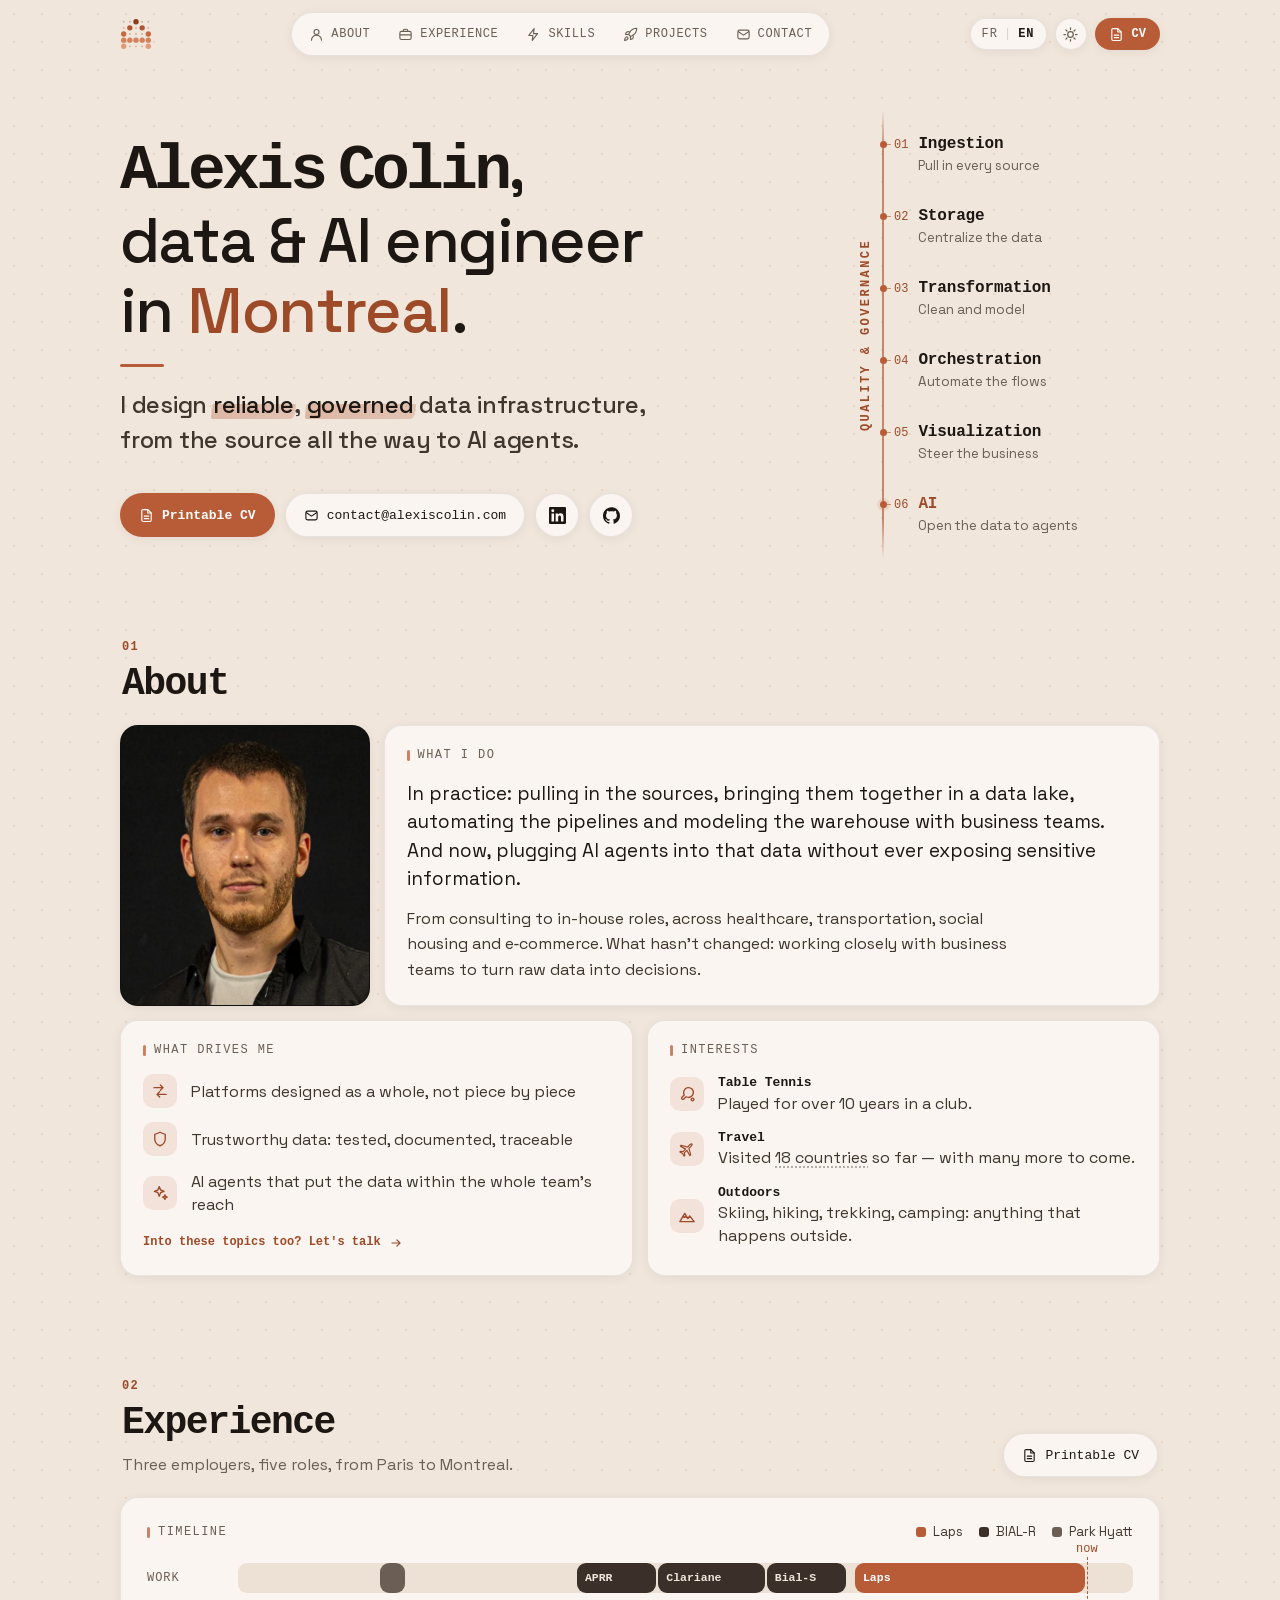
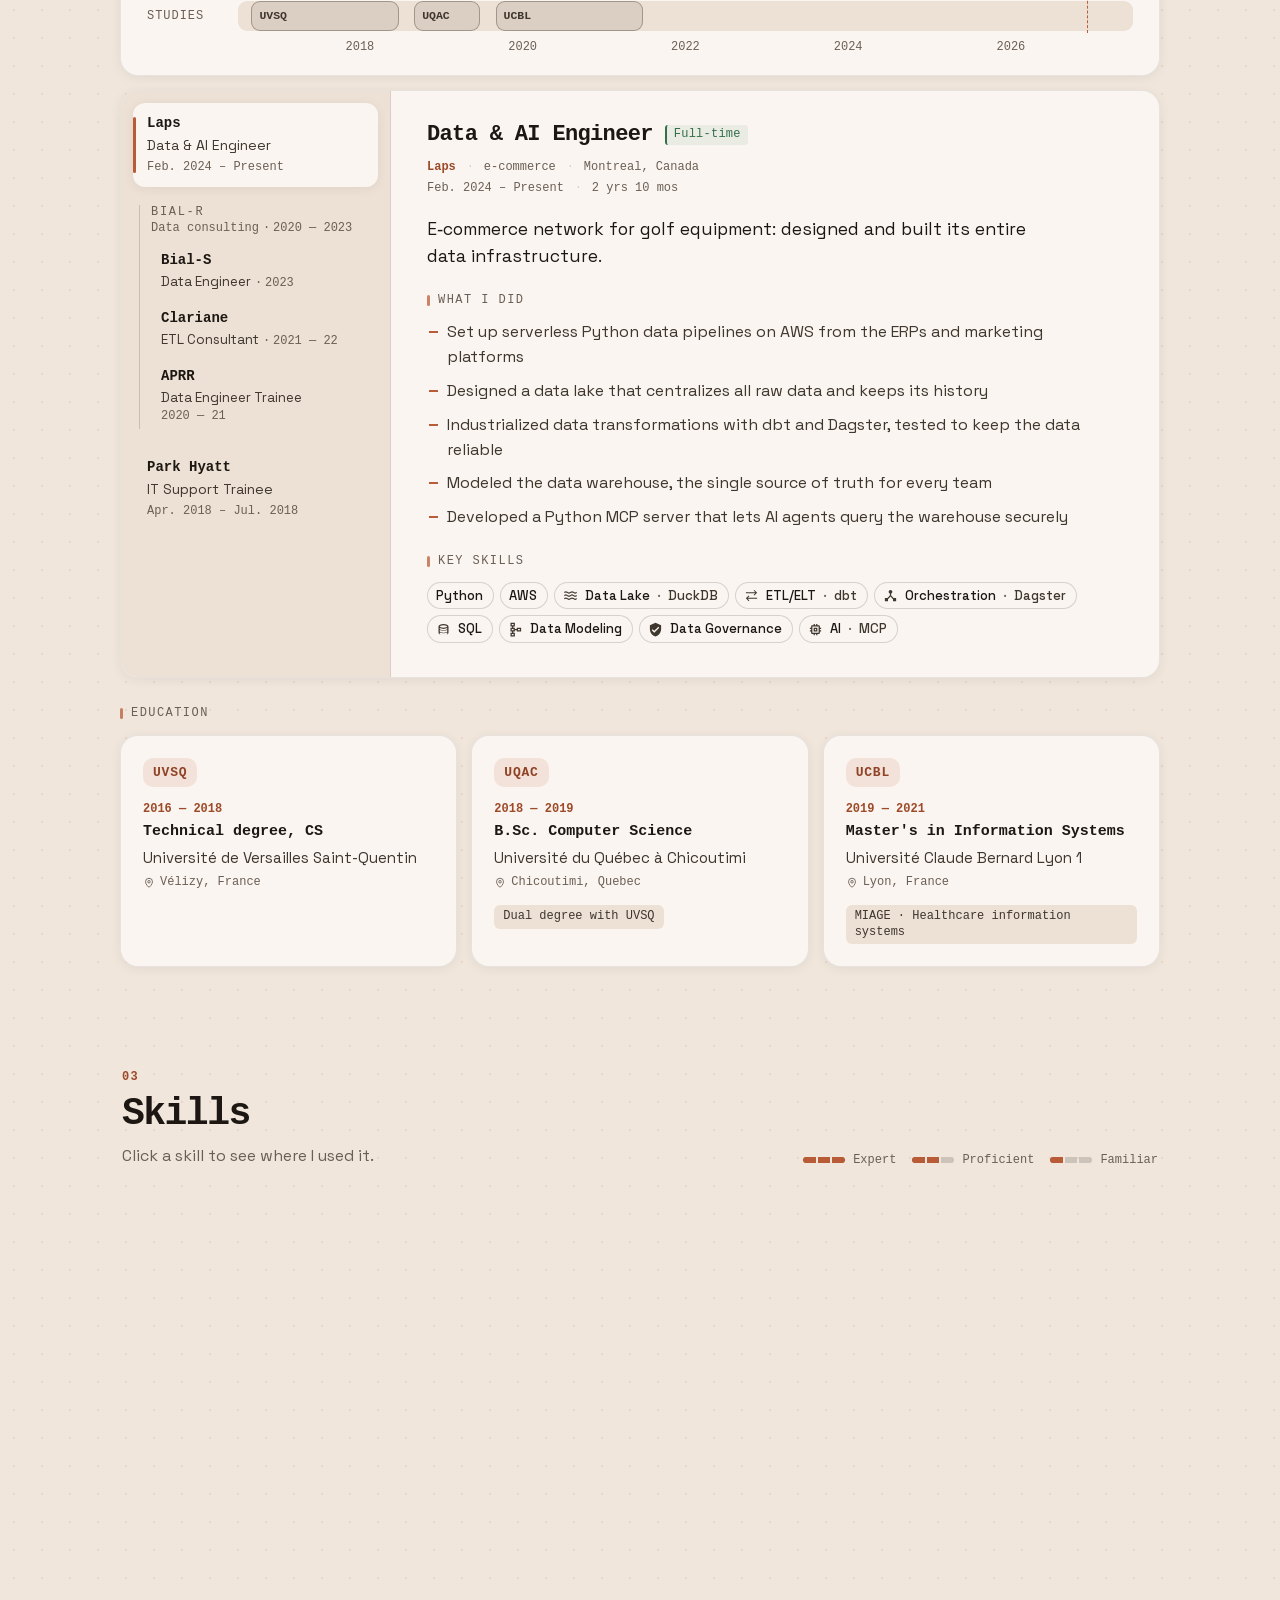
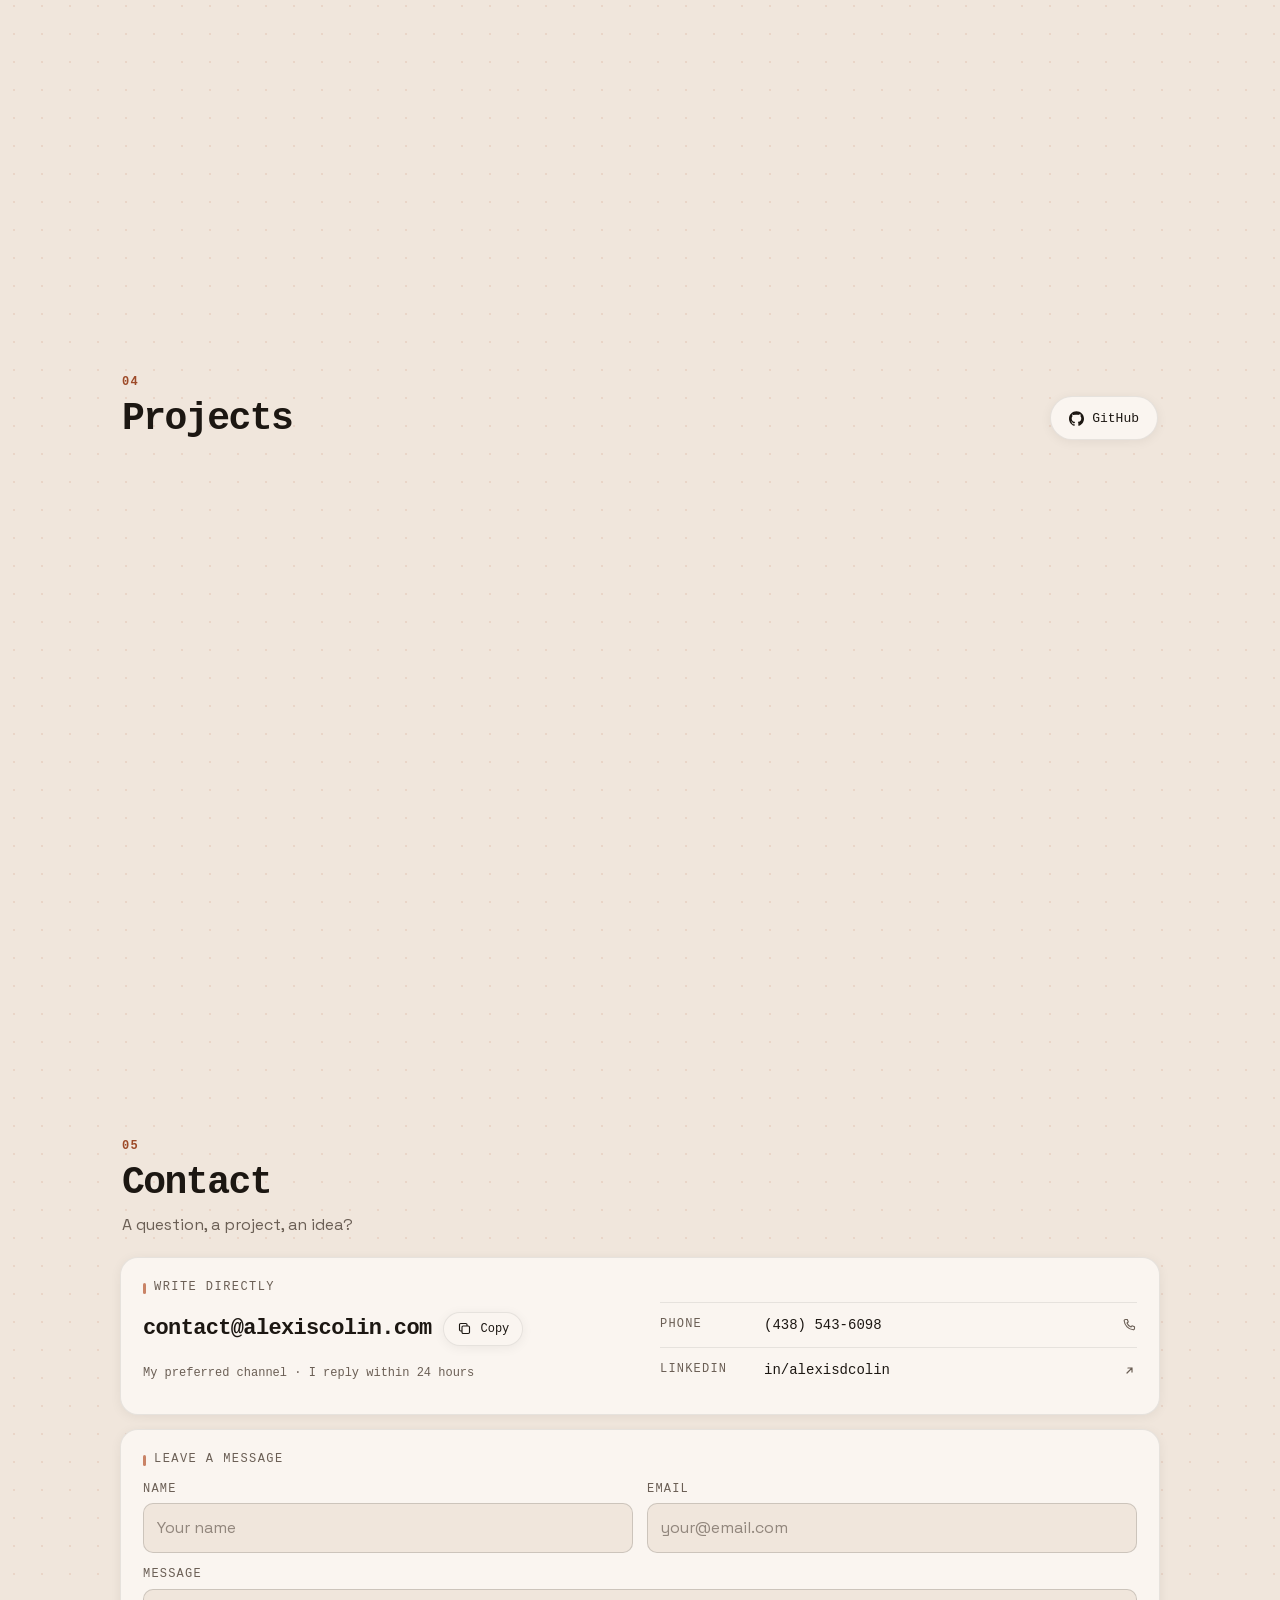
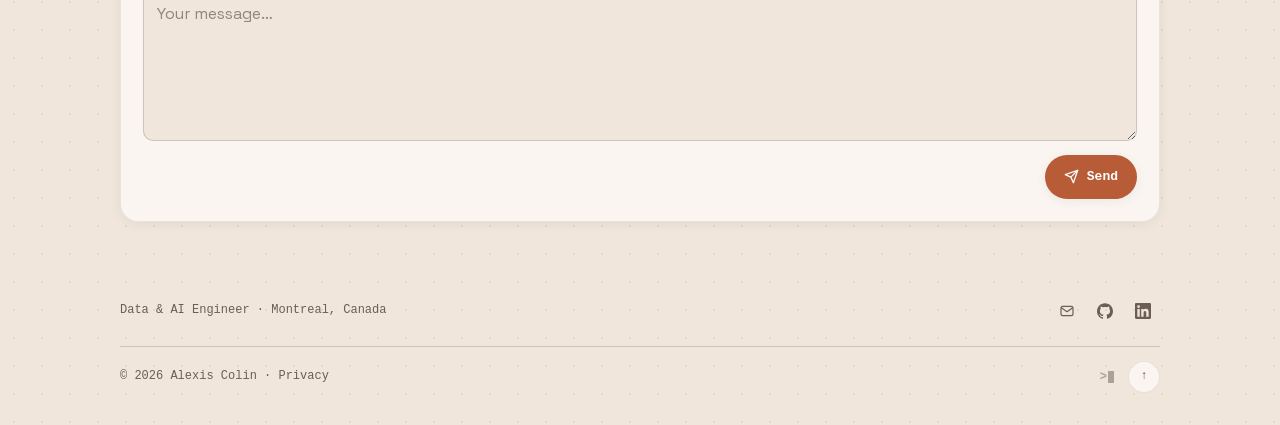
==== commit 98569648: "fix: bump the asset versions past a stale cache A browser that loaded the page while the last deploy" ====
--- a/index.html
+++ b/index.html
@@ -63,7 +63,7 @@
   <link rel="icon" type="image/png" sizes="192x192" href="assets/icon-192.png" />
   <link rel="apple-touch-icon" sizes="180x180" href="assets/icon-180.png" />
   <link rel="manifest" href="assets/site.webmanifest" />
-  <link rel="stylesheet" href="style.css?v=80" />
+  <link rel="stylesheet" href="style.css?v=81" />
   <script>
     (function(){
       document.documentElement.classList.add('js');
@@ -640,8 +640,8 @@
   <!-- Intentional load order: i18n.js must come before scroll.js
        (scroll.js depends on `translations` and `currentLang` defined in i18n.js)
        Do not add async/defer to these two scripts. -->
-  <script src="i18n.js?v=84"></script>
-  <script src="skills-data.js?v=13"></script>
-  <script src="scroll.js?v=79"></script>
+  <script src="i18n.js?v=85"></script>
+  <script src="skills-data.js?v=14"></script>
+  <script src="scroll.js?v=80"></script>
 </body>
 </html>
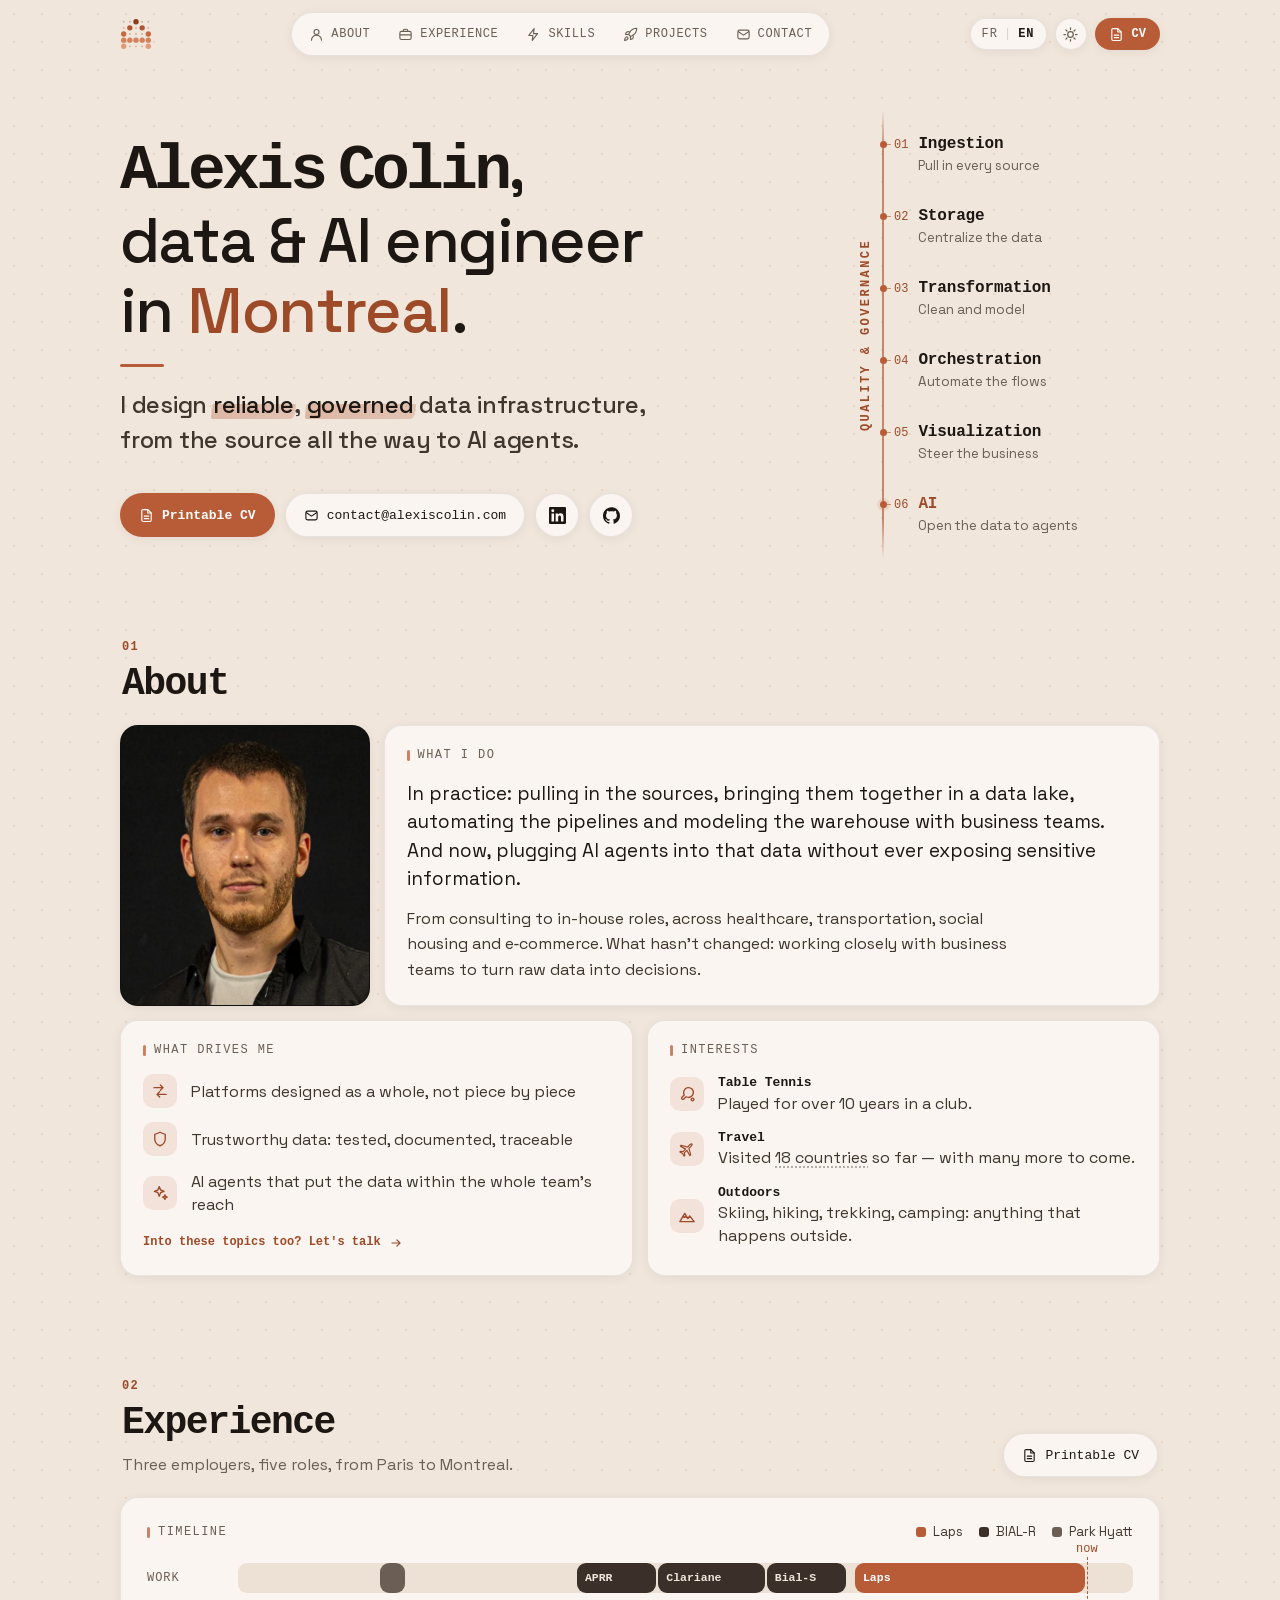
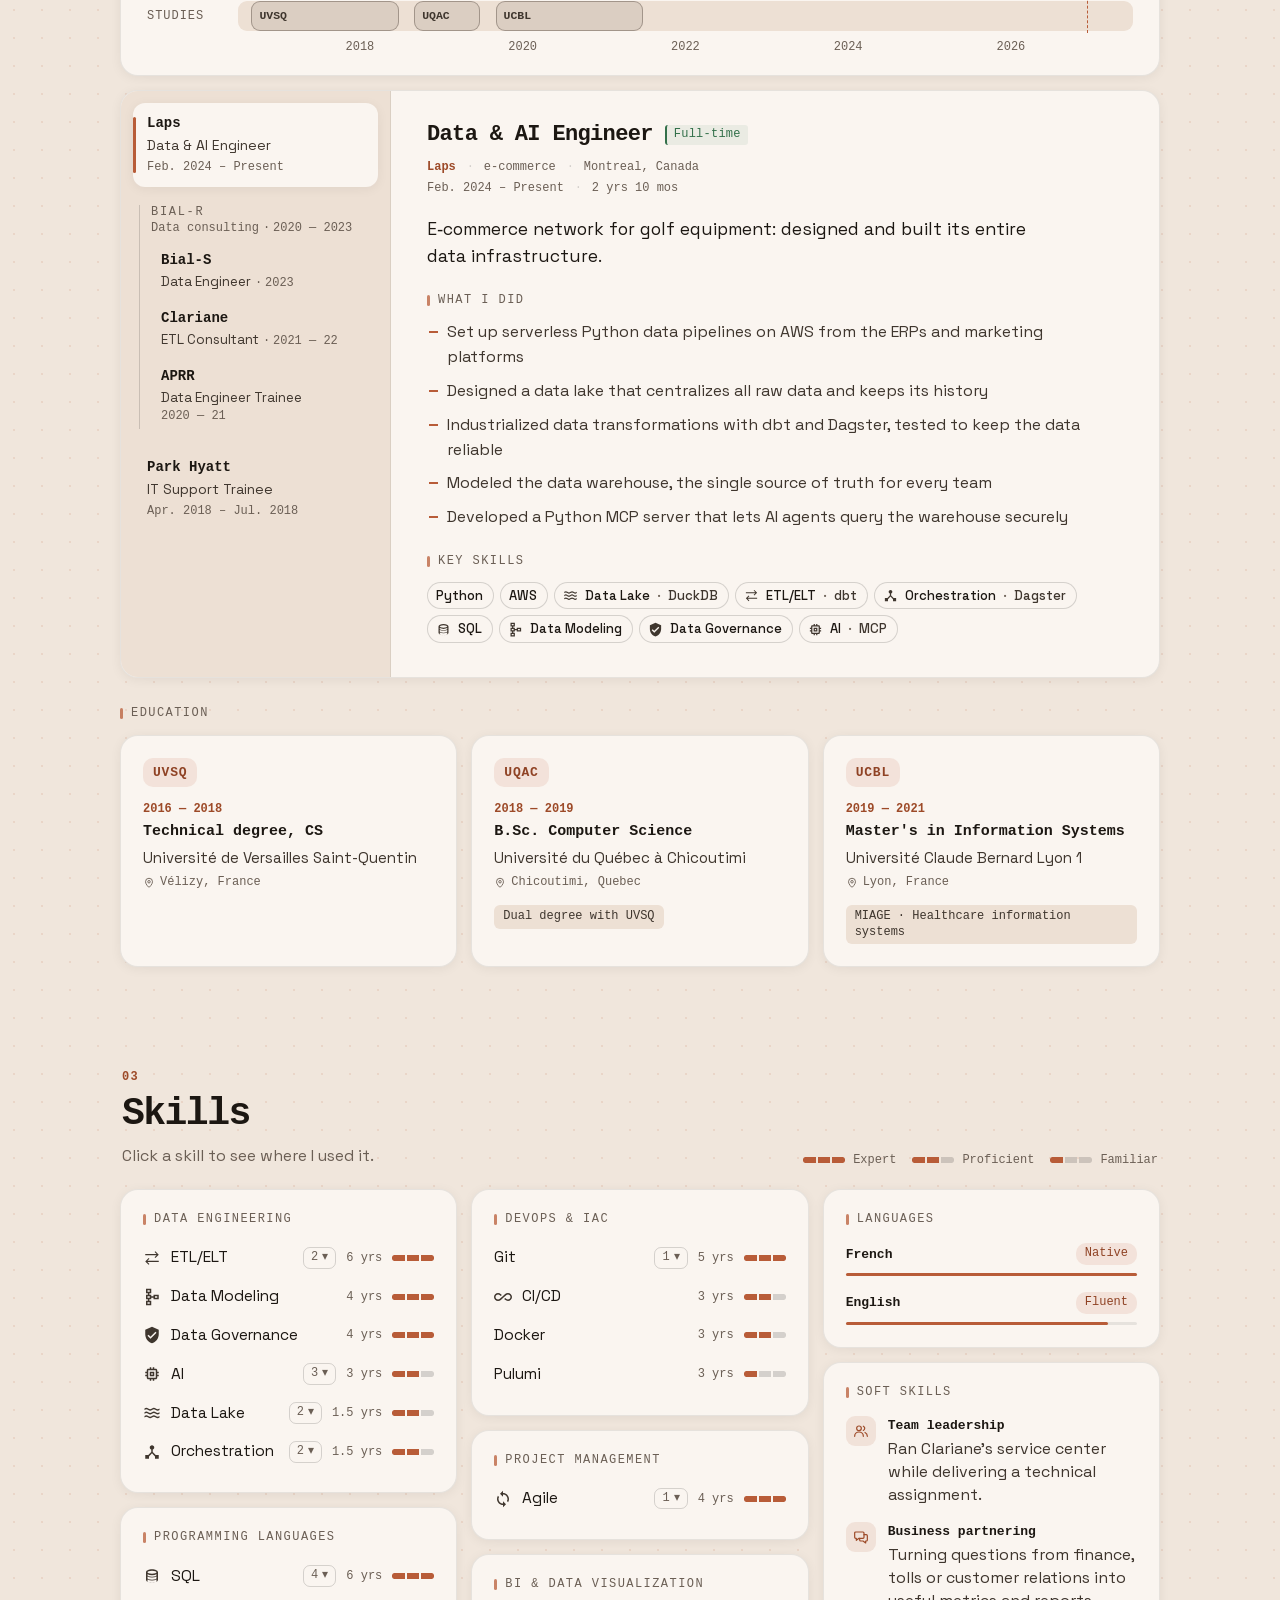
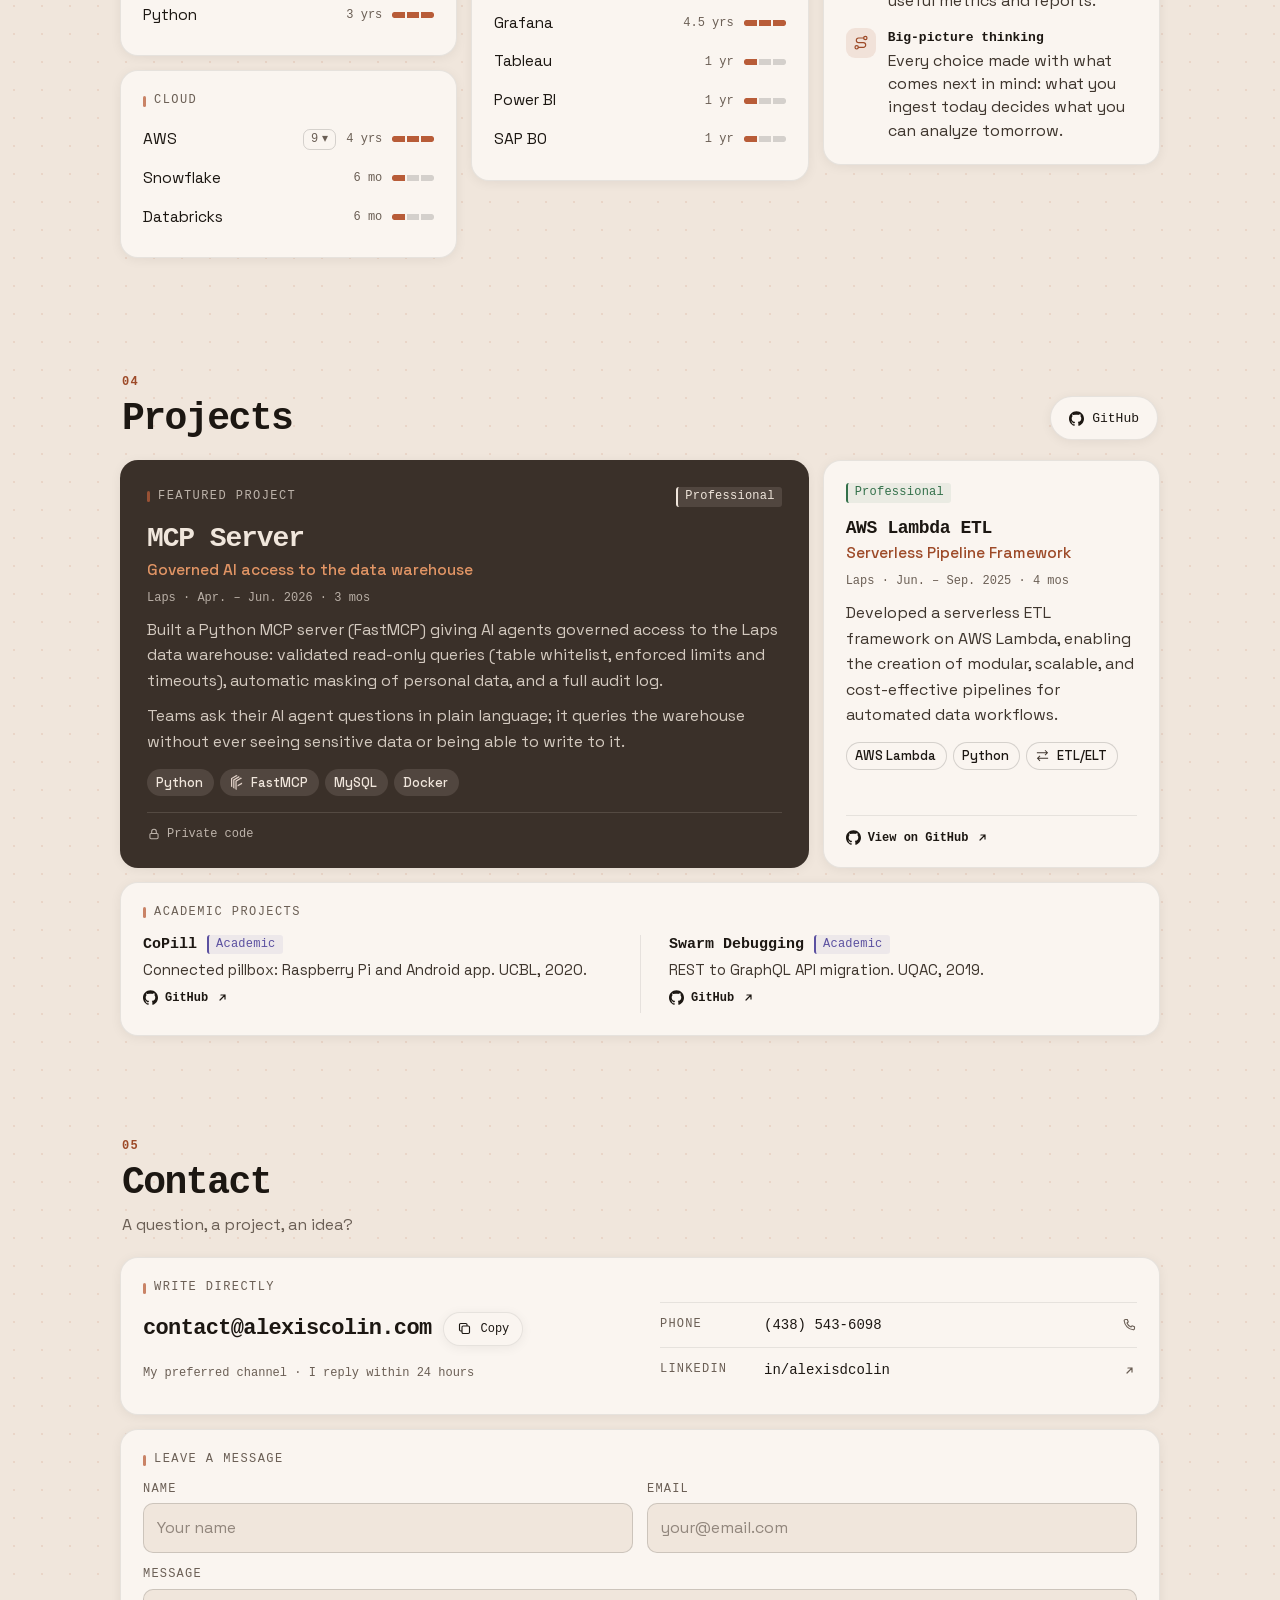
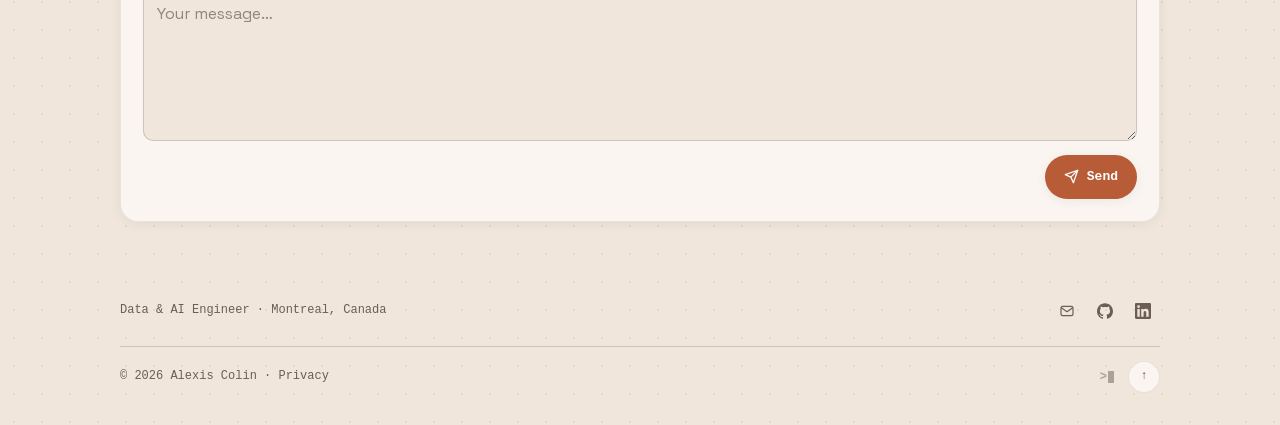
==== commit 36247897: "fix: fill the hero's button rows on phones Both rows stopped about 95px short of the right edge at 3" ====
--- a/index.html
+++ b/index.html
@@ -63,7 +63,7 @@
   <link rel="icon" type="image/png" sizes="192x192" href="assets/icon-192.png" />
   <link rel="apple-touch-icon" sizes="180x180" href="assets/icon-180.png" />
   <link rel="manifest" href="assets/site.webmanifest" />
-  <link rel="stylesheet" href="style.css?v=81" />
+  <link rel="stylesheet" href="style.css?v=82" />
   <script>
     (function(){
       document.documentElement.classList.add('js');
--- a/style.css
+++ b/style.css
@@ -577,6 +577,13 @@
    the CV and both icons share the first row, the address takes the second */
 @media (max-width: 599.98px), (min-width: 768px) and (max-width: 799.98px) {
   .hero__mail { order: 1; }
+}
+
+/* On a phone both rows stopped a good 100px short of the statement above them,
+   so the address takes the full width and the CV stretches out to the icons */
+@media (max-width: 599.98px) {
+  .hero__mail { flex: 1 0 100%; }
+  .hero__actions [data-cv-link] { flex: 1 1 auto; }
 }
 
 /* ── The stack: as tall as the statement and the buttons, the steps spread along the rail ── */
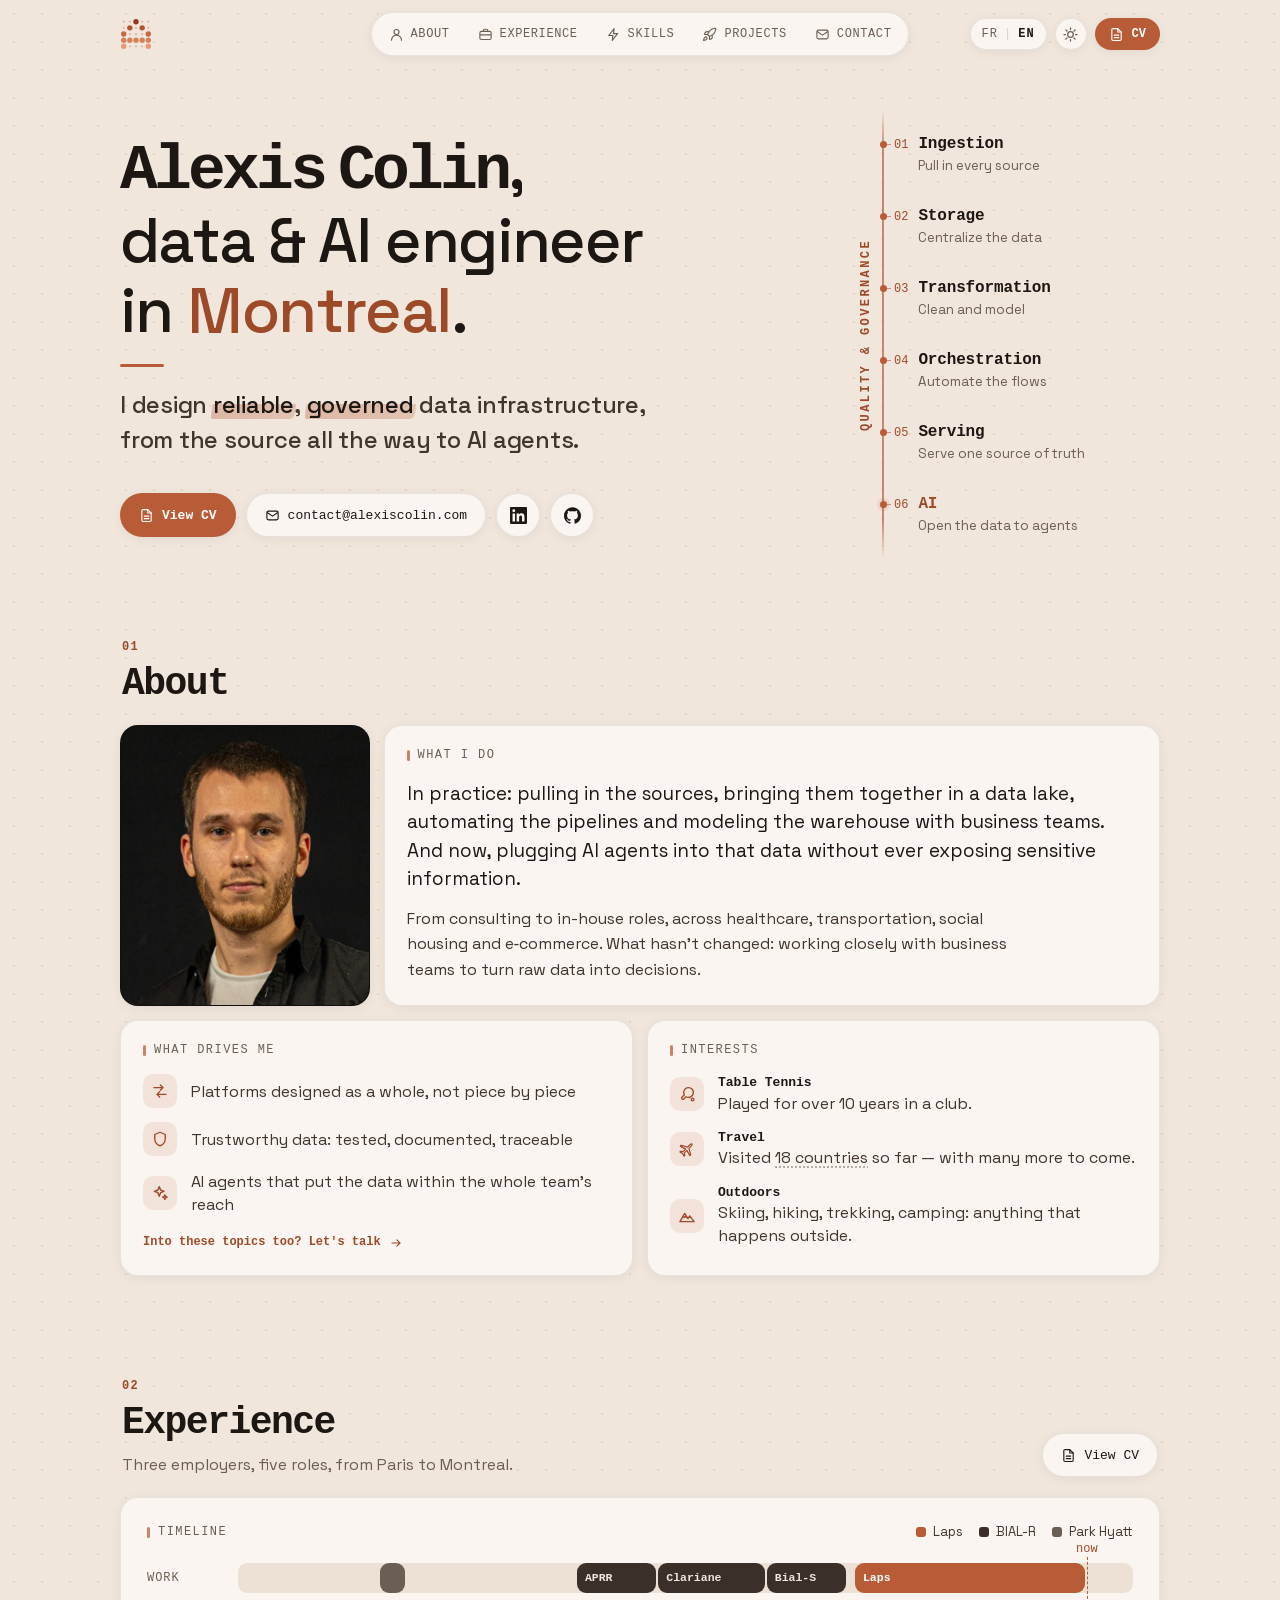
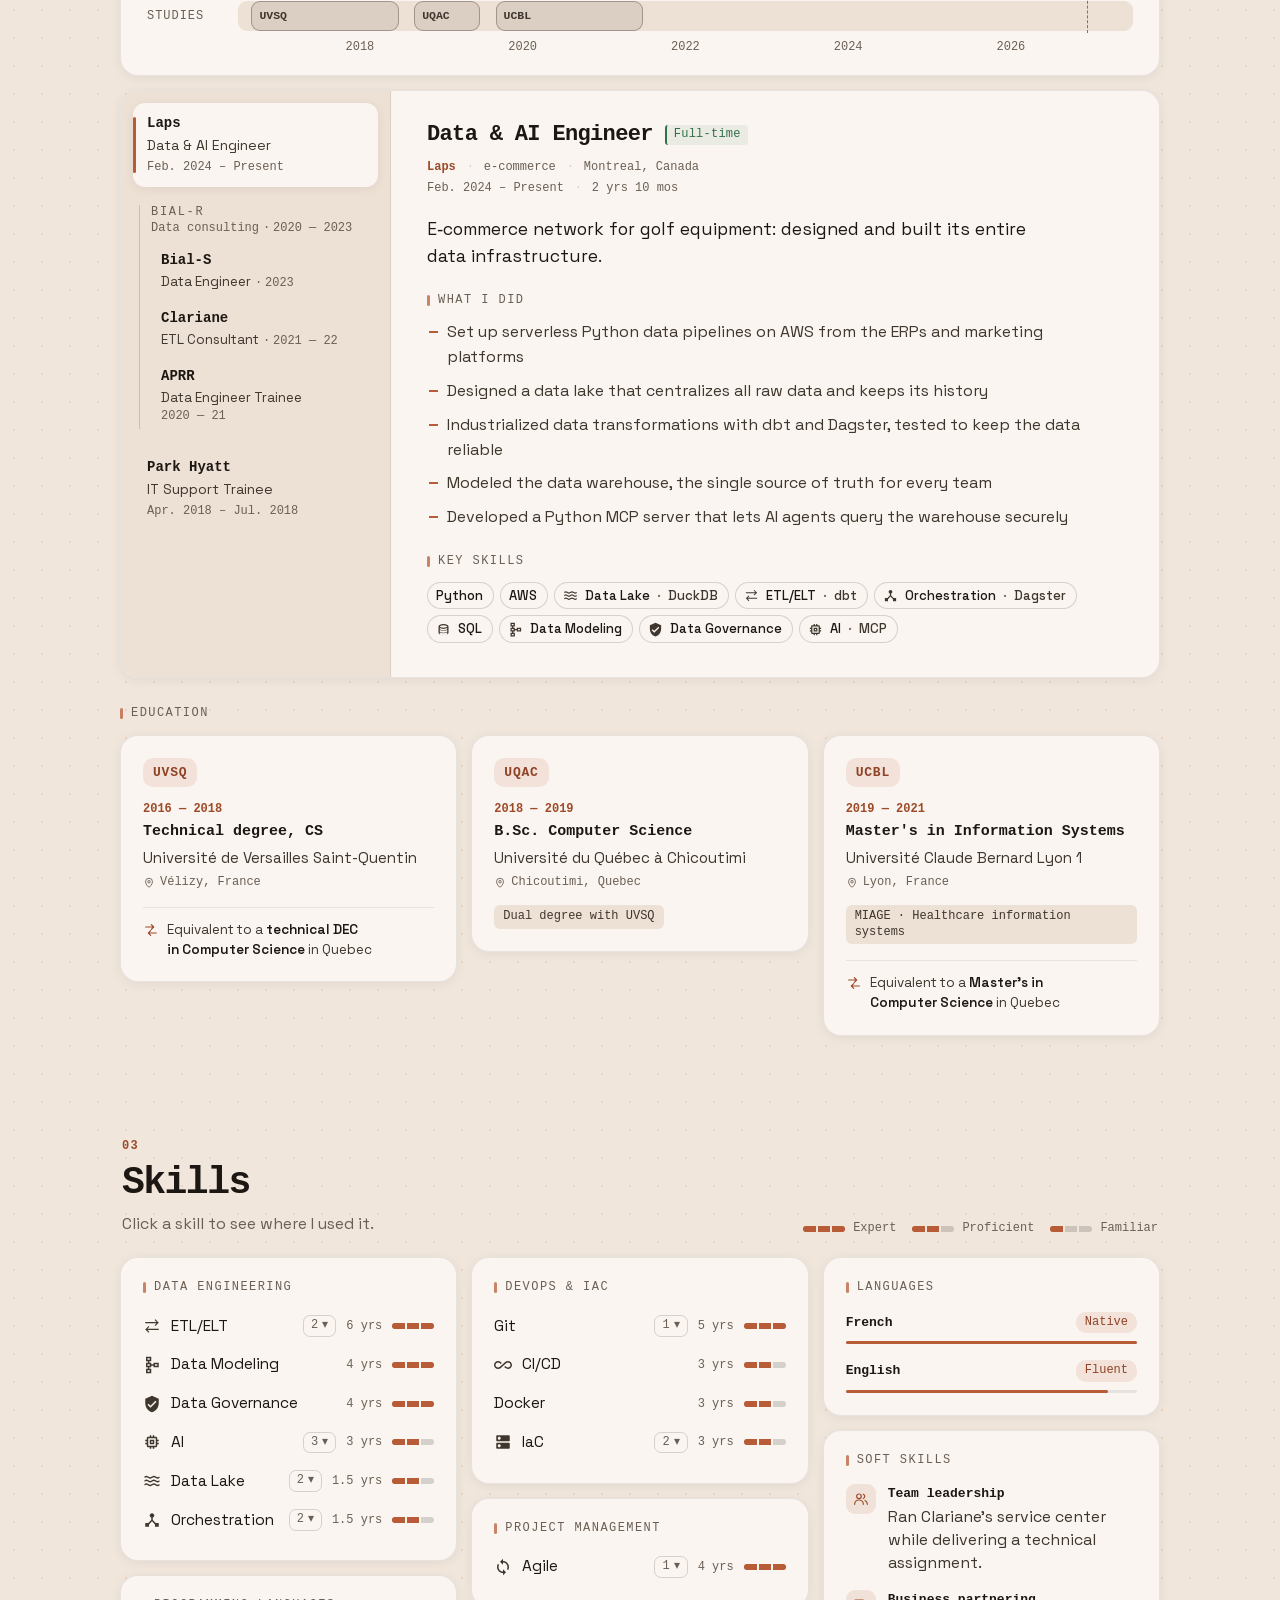
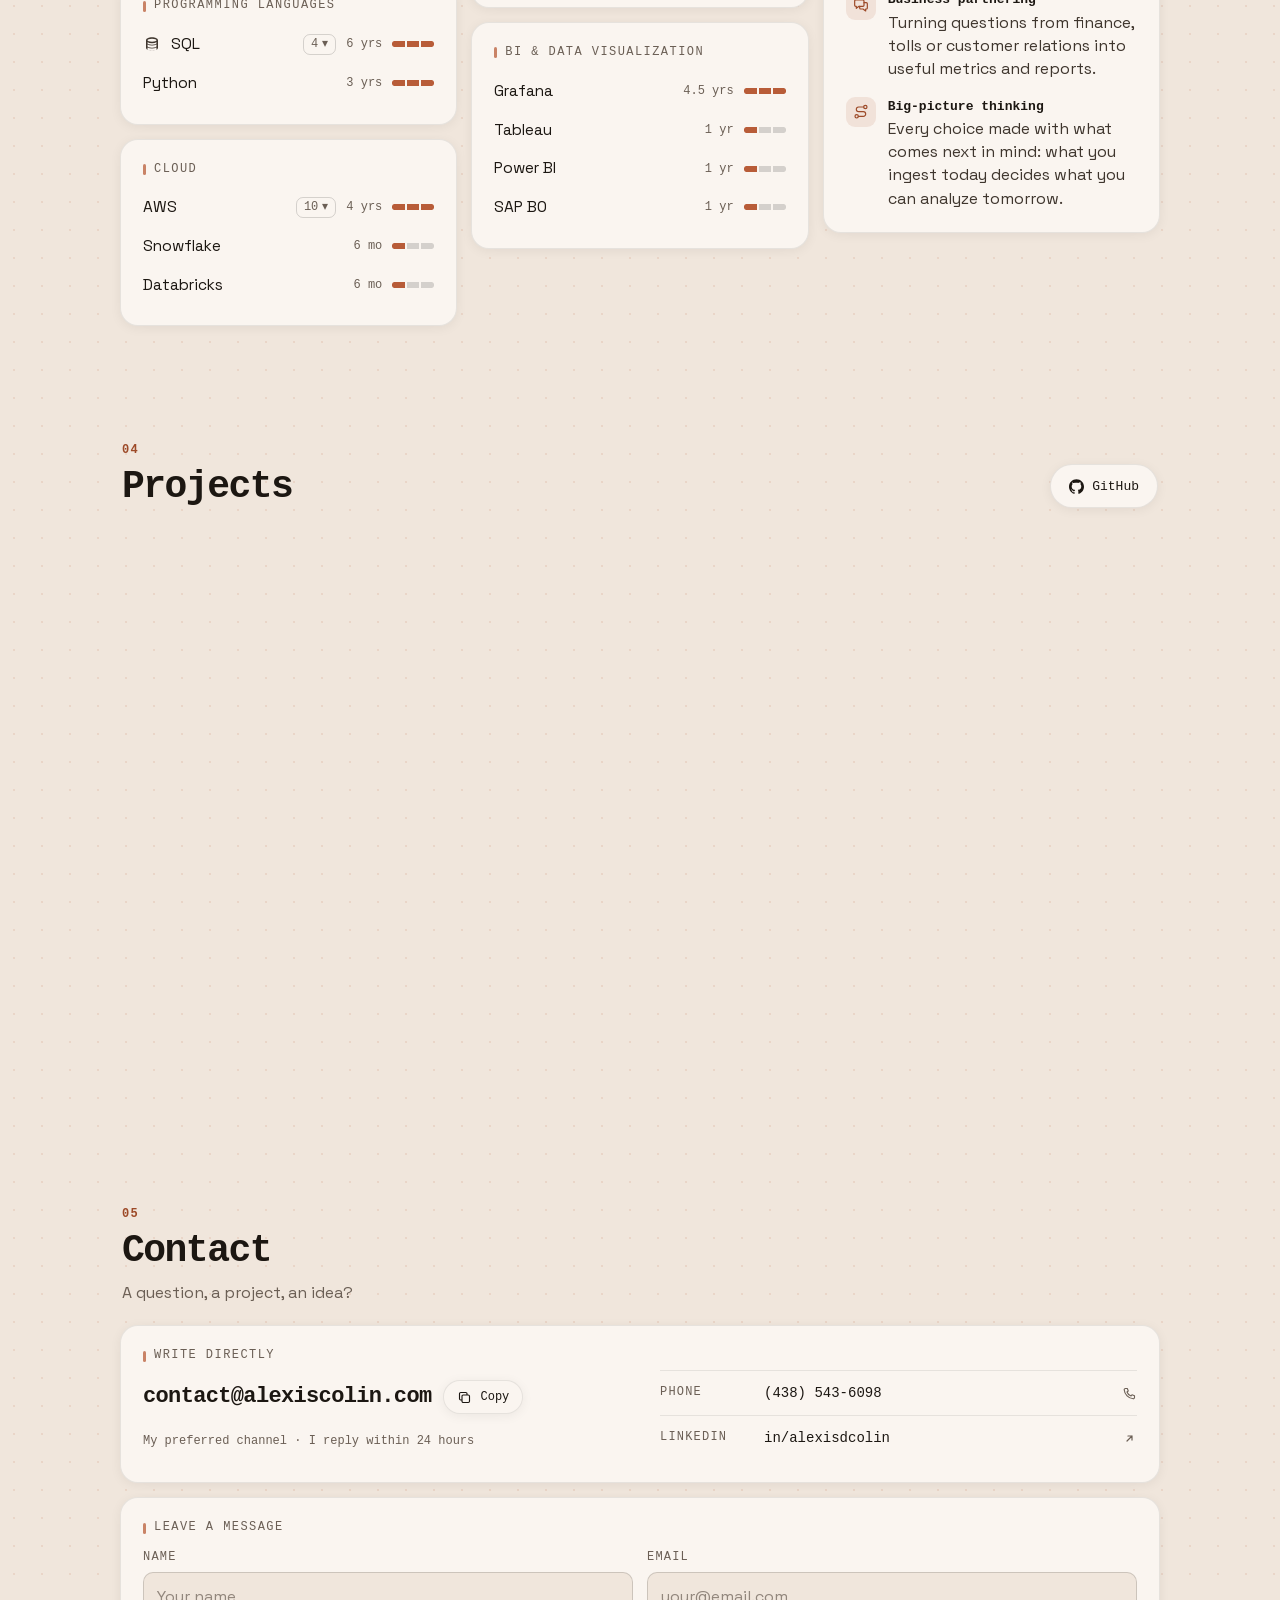
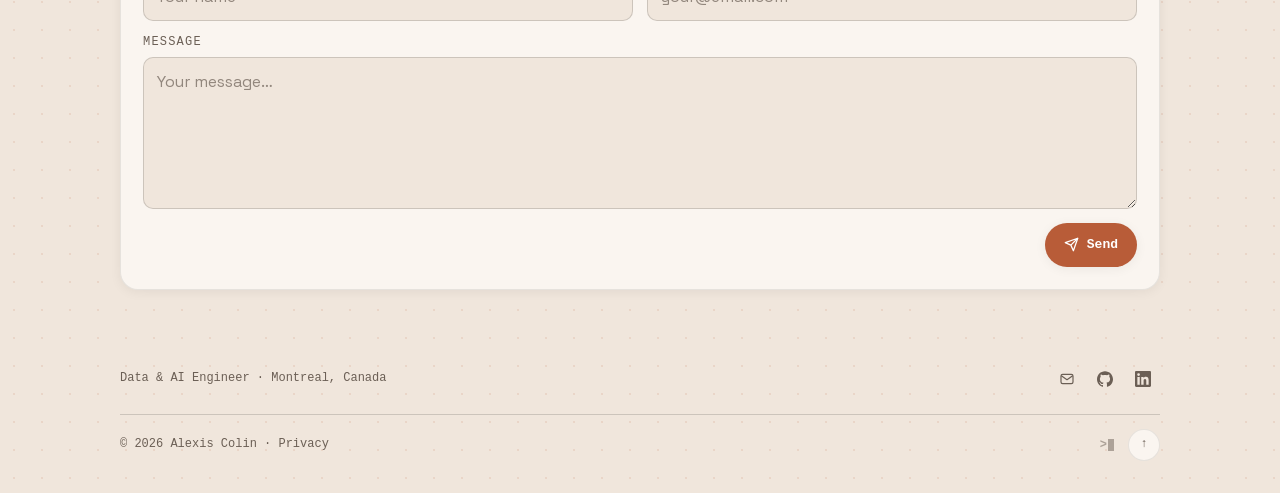
==== commit 55d990dc: "feat: apply the site review and show degree equivalences" ====
--- a/index.html
+++ b/index.html
@@ -5,12 +5,13 @@
   <!-- Cloudflare Web Analytics — cookieless, no consent banner needed -->
   <script type="module" src="https://static.cloudflareinsights.com/beacon.min.js" data-cf-beacon='{"token": "1e7d4c7d044344bfbb5808d2bf1a1fc0"}'></script>
   <meta name="viewport" content="width=device-width, initial-scale=1.0, viewport-fit=cover" />
-  <title>Alexis Colin — Data &amp; AI Engineer</title>
+  <!-- In French like the page; i18n.js swaps it with the language -->
+  <title data-i18n="meta.title">Alexis Colin — Développeur Data &amp; IA à Montréal</title>
 
   <!-- SEO -->
   <meta name="description" content="Alexis Colin — Data & AI Engineer à Montréal. De leur source jusqu'aux agents IA : des données fiables, gouvernées, dignes de confiance." />
   <meta name="author" content="Alexis Colin" />
-  <meta name="keywords" content="Data &amp; AI Engineer, agents IA, MCP, Montréal, Python, AWS, dbt, ETL, Grafana" />
+  <meta name="keywords" content="Développeur Data &amp; IA, Data &amp; AI Engineer, data lake, agents IA, MCP, Python, AWS, dbt, Dagster, ETL, Montréal" />
   <meta name="color-scheme" content="light dark" />
   <meta name="theme-color" content="#f0e6dc" media="(prefers-color-scheme: light)" />
   <meta name="theme-color" content="#332c24" media="(prefers-color-scheme: dark)" />
@@ -19,7 +20,7 @@
   <!-- Open Graph -->
   <meta property="og:type"        content="website" />
   <meta property="og:url"         content="https://alexiscolin.com/" />
-  <meta property="og:title"       content="Alexis Colin — Data & AI Engineer" />
+  <meta property="og:title"       content="Alexis Colin — Développeur Data &amp; IA à Montréal" />
   <meta property="og:description" content="De leur source jusqu'aux agents IA : des données fiables, gouvernées, dignes de confiance." />
   <!-- The share preview, 1200×630. Cached as immutable: a new image gets a new name -->
   <meta property="og:image"       content="https://alexiscolin.com/assets/og-portrait.jpg" />
@@ -31,7 +32,7 @@
 
   <!-- Twitter Card — the large card, made for the landscape share preview -->
   <meta name="twitter:card"        content="summary_large_image" />
-  <meta name="twitter:title"       content="Alexis Colin — Data & AI Engineer" />
+  <meta name="twitter:title"       content="Alexis Colin — Développeur Data &amp; IA à Montréal" />
   <meta name="twitter:description" content="Data & AI Engineer à Montréal. De leur source jusqu'aux agents IA : des données fiables, gouvernées, dignes de confiance." />
   <meta name="twitter:image"       content="https://alexiscolin.com/assets/og-portrait.jpg" />
   <meta name="twitter:image:alt"   content="Alexis Colin, développeur data &amp; IA à Montréal" />
@@ -63,7 +64,7 @@
   <link rel="icon" type="image/png" sizes="192x192" href="assets/icon-192.png" />
   <link rel="apple-touch-icon" sizes="180x180" href="assets/icon-180.png" />
   <link rel="manifest" href="assets/site.webmanifest" />
-  <link rel="stylesheet" href="style.css?v=82" />
+  <link rel="stylesheet" href="style.css?v=86" />
   <script>
     (function(){
       document.documentElement.classList.add('js');
@@ -168,7 +169,7 @@
         <li class="step" style="--n:1"><span class="step__n">02</span><span class="step__t" data-i18n="hero.stack.store">Stockage</span><span class="step__d" data-i18n="hero.stack.d2">Centraliser les données</span></li>
         <li class="step" style="--n:2"><span class="step__n">03</span><span class="step__t">Transformation</span><span class="step__d" data-i18n="hero.stack.d3">Nettoyer et modéliser</span></li>
         <li class="step" style="--n:3"><span class="step__n">04</span><span class="step__t">Orchestration</span><span class="step__d" data-i18n="hero.stack.d4">Automatiser les flux</span></li>
-        <li class="step" style="--n:4"><span class="step__n">05</span><span class="step__t" data-i18n="hero.stack.viz">Visualisation</span><span class="step__d" data-i18n="hero.stack.d5">Piloter l'activité</span></li>
+        <li class="step" style="--n:4"><span class="step__n">05</span><span class="step__t" data-i18n="hero.stack.serve">Publication</span><span class="step__d" data-i18n="hero.stack.d5">Servir une source de vérité</span></li>
         <li class="step is-hl" style="--n:5"><span class="step__n">06</span><span class="step__t" data-i18n="hero.stack.ai">IA</span><span class="step__d" data-i18n="hero.stack.d6">Ouvrir les données aux agents</span></li>
       </ol>
     </div>
@@ -176,7 +177,7 @@
     <div class="hero__actions" data-anim style="--i:2">
       <a href="/cv" class="btn btn--accent" data-cv-link>
         <svg class="ico" aria-hidden="true"><use href="#i-doc"/></svg>
-        <span class="lbl" data-i18n="links.cv">CV imprimable</span><span class="lbl-short" data-i18n="links.cv.short">Voir le CV</span>
+        <span data-i18n="links.cv">Voir le CV</span>
       </a>
       <a href="mailto:contact@alexiscolin.com" class="btn hero__mail"><svg class="ico" aria-hidden="true"><use href="#i-mail"/></svg>contact@alexiscolin.com</a>
       <a href="https://www.linkedin.com/in/alexisdcolin" target="_blank" rel="noopener" class="btn btn--icon" aria-label="LinkedIn"><svg class="ico" aria-hidden="true"><use href="#icon-linkedin"/></svg></a>
@@ -200,13 +201,13 @@
         </figure>
 
         <article class="tile about-text reveal">
-          <p class="label" data-i18n="about.label">Mon métier</p>
+          <h3 class="label" data-i18n="about.label">Mon métier</h3>
           <p class="about-text__lead" data-i18n="about.p1">Concrètement&nbsp;: collecter les sources, les réunir dans un data lake, automatiser les pipelines et modéliser l'entrepôt avec les équipes métier. Et désormais, brancher les agents IA sur ces données sans jamais exposer d'information sensible.</p>
           <p data-i18n="about.p2">Du conseil à l'entreprise, dans la santé, le transport, le logement social et l'e&#8209;commerce. Ce qui ne change pas&nbsp;: travailler au plus près des métiers pour transformer des données brutes en décisions.</p>
         </article>
 
         <article class="tile drives reveal">
-          <p class="label" data-i18n="about.drives.title">Ce qui m'anime</p>
+          <h3 class="label" data-i18n="about.drives.title">Ce qui m'anime</h3>
           <ul class="drives__list">
             <li><span class="drives__ico" aria-hidden="true"><svg><use href="#i-flow"/></svg></span><span data-i18n="about.drives.1">Des plateformes pensées comme un tout, pas brique par brique</span></li>
             <li><span class="drives__ico" aria-hidden="true"><svg><use href="#i-shield"/></svg></span><span data-i18n="about.drives.2">Des données dignes de confiance&nbsp;: testées, documentées, traçables</span></li>
@@ -217,7 +218,7 @@
 
         <!-- id="misc" keeps the terminal's `cd misc` working -->
         <article class="tile interests reveal" id="misc">
-          <p class="label" data-i18n="misc.title">Centres d'intérêt</p>
+          <h3 class="label" data-i18n="misc.title">Centres d'intérêt</h3>
           <ul class="interests__list">
             <li><span class="interests__ico" aria-hidden="true"><svg><use href="#i-pingpong"/></svg></span><div><strong data-i18n="misc.tt.title">Tennis de table</strong><span data-i18n="misc.tt.desc">Activité pratiquée pendant plus de 10 ans en club.</span></div></li>
             <li><span class="interests__ico" aria-hidden="true"><svg><use href="#i-plane"/></svg></span><div><strong data-i18n="misc.travel.title">Voyages</strong><span data-i18n="misc.travel.pre">Déjà</span> <button type="button" class="travel-link" data-travel-open aria-haspopup="dialog" data-i18n="misc.travel.count">18 pays explorés</button><span data-i18n="misc.travel.post">, et bien d'autres à venir.</span></div></li>
@@ -235,13 +236,13 @@
           <h2 id="expTitle" data-i18n="exp.title">Expérience</h2>
           <p class="sec-sub" data-i18n="exp.sub">Trois employeurs, cinq rôles, de Paris à Montréal.</p>
         </div>
-        <a class="btn" href="/cv" data-cv-link><svg class="ico" aria-hidden="true"><use href="#i-doc"/></svg><span class="lbl" data-i18n="links.cv">CV imprimable</span><span class="lbl-short" data-i18n="links.cv.short">Voir le CV</span></a>
+        <a class="btn" href="/cv" data-cv-link><svg class="ico" aria-hidden="true"><use href="#i-doc"/></svg><span data-i18n="links.cv">Voir le CV</span></a>
       </header>
 
       <!-- Work and studies on one axis; scroll.js draws the bars (Laps runs to today) -->
       <div class="tile chrono reveal">
         <div class="chrono__head">
-          <p class="label" data-i18n="chrono.title">Chronologie</p>
+          <h3 class="label" data-i18n="chrono.title">Chronologie</h3>
           <ul class="chrono__legend" aria-hidden="true">
             <li><i class="c-laps"></i>Laps</li>
             <li><i class="c-bialr"></i>BIAL-R</li>
@@ -283,7 +284,7 @@
             <span class="contract-badge contract-badge--permanent" data-i18n="contract.permanent">CDI</span>
           </header>
           <p class="xp-meta"><a href="https://www.laps.com/" target="_blank" rel="noopener">Laps</a><span data-i18n="exp.laps.sector">e-commerce</span><span data-i18n="hero.location">Montréal, Canada</span></p>
-          <p class="xp-meta xp-meta--when"><span><span data-i18n="exp.laps.start">Févr. 2024</span> – <span data-i18n="exp.laps.end">Aujourd'hui</span></span><span data-i18n="cv.laps.duration">2 ans 8 mois</span></p>
+          <p class="xp-meta xp-meta--when"><span><span data-i18n="exp.laps.start">Févr. 2024</span> – <span data-i18n="exp.laps.end">Aujourd'hui</span></span><span data-i18n="cv.laps.duration"></span></p>
           <p class="xp-ctx" data-i18n="exp.laps.about">Réseau e&#8209;commerce de matériel de golf&nbsp;: conception et mise en place de toute son infrastructure de données.</p>
           <p class="label" data-i18n="exp.did">Ce que j'ai fait</p>
           <ul class="xp-list">
@@ -367,7 +368,7 @@
 
       <!-- id="education" keeps the terminal's `cd education` working -->
       <div class="xp-edu reveal" id="education">
-        <p class="label" data-i18n="edu.title">Formation</p>
+        <h3 class="label" data-i18n="edu.title">Formation</h3>
         <div class="edu-cards">
           <article class="tile edu-card">
             <span class="edu-card__badge" aria-hidden="true">UVSQ</span>
@@ -375,6 +376,7 @@
             <strong data-i18n="edu.dut.short">DUT Informatique</strong>
             <span class="edu-card__s">Université de Versailles Saint-Quentin</span>
             <span class="edu-card__w"><svg class="ico" aria-hidden="true"><use href="#i-pin"/></svg><span data-i18n="edu.dut.city">Vélizy, France</span></span>
+            <p class="edu-card__equiv"><svg class="ico" aria-hidden="true"><use href="#i-flow"/></svg><span data-i18n-rich="edu.dut.equiv">Équivalent à un <strong>DEC technique en informatique</strong> au Québec</span></p>
           </article>
           <article class="tile edu-card">
             <span class="edu-card__badge" aria-hidden="true">UQAC</span>
@@ -391,6 +393,8 @@
             <span class="edu-card__s">Université Claude Bernard Lyon 1</span>
             <span class="edu-card__w"><svg class="ico" aria-hidden="true"><use href="#i-pin"/></svg><span data-i18n="edu.miage.city">Lyon, France</span></span>
             <span class="edu-card__tag" data-i18n="edu.miage.note">MIAGE · Systèmes d'information de santé</span>
+            <!-- What the degree is worth here: a note at the foot of the tile, as on the CV -->
+            <p class="edu-card__equiv"><svg class="ico" aria-hidden="true"><use href="#i-flow"/></svg><span data-i18n-rich="edu.miage.equiv">Équivalent à une <strong>maîtrise en informatique</strong> au Québec</span></p>
           </article>
         </div>
       </div>
@@ -402,7 +406,7 @@
         <div>
           <p class="sec-num">03</p>
           <h2 id="skillsTitle" data-i18n="skills.title">Compétences</h2>
-          <p class="sec-sub" data-i18n="skills.hint">Cliquez une compétence pour voir où je l'ai utilisée.</p>
+          <p class="sec-sub" data-i18n="skills.hint">Cliquez sur une compétence pour voir où je l'ai utilisée.</p>
         </div>
         <p class="skills-legend" aria-hidden="true">
           <span><i class="lvl" data-level="3"></i><span data-i18n="skills.level.expert">Expertise</span></span>
@@ -414,7 +418,7 @@
       <!-- Category tiles are rendered by scroll.js from skills-data.js, before the static tiles -->
       <div class="skills-grid">
         <article class="tile langs-tile reveal" data-static>
-          <p class="label" data-i18n="skills.languages">Langues</p>
+          <h3 class="label" data-i18n="skills.languages">Langues</h3>
           <div class="langs">
             <div>
               <p class="langs__row"><strong data-i18n="lang.french">Français</strong><span class="langs__lvl" data-i18n="lang.french.level">Natif</span></p>
@@ -427,7 +431,7 @@
           </div>
         </article>
         <article class="tile soft-tile reveal" data-static>
-          <p class="label" data-i18n="soft.title">Savoir-être</p>
+          <h3 class="label" data-i18n="soft.title">Savoir-être</h3>
           <ul class="soft">
             <li><span class="soft__ico" aria-hidden="true"><svg><use href="#i-team"/></svg></span><strong data-i18n="soft.lead.t">Pilotage d'équipe</strong><span class="soft__d" data-i18n="soft.lead.d">Le centre de services de Clariane, mené de front avec une mission technique.</span></li>
             <li><span class="soft__ico" aria-hidden="true"><svg><use href="#i-chat"/></svg></span><strong data-i18n="soft.business.t">Dialogue avec les métiers</strong><span class="soft__d" data-i18n="soft.business.d">Traduire les questions de la finance, du péage ou de la relation client en indicateurs et en rapports utiles.</span></li>
@@ -471,7 +475,7 @@
         </article>
 
         <article class="tile project-academic reveal">
-          <p class="label" data-i18n="projects.academic.title">Projets académiques</p>
+          <h3 class="label" data-i18n="projects.academic.title">Projets académiques</h3>
           <ul class="academic">
             <li id="project-copill">
               <p class="academic__head"><strong data-i18n="projects.copill.title.main">CoPill</strong><span class="contract-badge contract-badge--academic" data-i18n="projects.badge.academic">Académique</span></p>
@@ -500,7 +504,7 @@
 
       <div class="bento bento--contact">
         <article class="tile contact-direct reveal">
-          <p class="label" data-i18n="contact.direct">Écrire directement</p>
+          <h3 class="label" data-i18n="contact.direct">Écrire directement</h3>
           <div class="contact-direct__mail">
             <a class="contact-direct__address" href="mailto:contact@alexiscolin.com">contact@alexiscolin.com</a>
             <button type="button" class="btn btn--sm copy-btn" id="copyEmail" data-copy="contact@alexiscolin.com">
@@ -516,7 +520,7 @@
         </article>
 
         <form class="tile contact-form reveal" id="contactForm" action="https://formspree.io/f/xkopnznd" method="POST" novalidate>
-          <p class="label" data-i18n="contact.form.title">Laisser un message</p>
+          <h3 class="label" data-i18n="contact.form.title">Laisser un message</h3>
           <div class="contact-form__row">
             <div class="contact-form__field">
               <label for="contactName" data-i18n="contact.name.label">Nom</label>
@@ -560,7 +564,7 @@
     <div class="footer__bottom">
       <span>© <span id="footerYear"></span> Alexis Colin · <a href="/privacy" data-i18n="footer.privacy">Confidentialité</a></span>
       <span class="footer__actions">
-        <button type="button" class="terminal-cue" data-terminal-open aria-label="Ouvrir le terminal" title="Ouvrir le terminal" data-i18n-aria="aria.terminal" data-i18n-title="aria.terminal.hint" hidden><span class="terminal-cue__prompt" aria-hidden="true">&gt;</span><span class="terminal-cue__cursor" aria-hidden="true"></span></button>
+        <button type="button" class="terminal-cue" data-terminal-open aria-label="Ouvrir le terminal" title="Ouvrir le terminal — touche $ ou `" data-i18n-aria="aria.terminal" data-i18n-title="aria.terminal.hint" hidden><span class="terminal-cue__prompt" aria-hidden="true">&gt;</span><span class="terminal-cue__cursor" aria-hidden="true"></span></button>
         <a href="#top" class="back-to-top" aria-label="Retour en haut" data-i18n-aria="footer.backtotop">↑</a>
       </span>
     </div>
@@ -640,8 +644,8 @@
   <!-- Intentional load order: i18n.js must come before scroll.js
        (scroll.js depends on `translations` and `currentLang` defined in i18n.js)
        Do not add async/defer to these two scripts. -->
-  <script src="i18n.js?v=85"></script>
-  <script src="skills-data.js?v=14"></script>
-  <script src="scroll.js?v=80"></script>
+  <script src="i18n.js?v=89"></script>
+  <script src="skills-data.js?v=15"></script>
+  <script src="scroll.js?v=82"></script>
 </body>
 </html>
--- a/style.css
+++ b/style.css
@@ -234,13 +234,16 @@
   min-height: 64px;
   margin: 0 auto;
   padding: 12px 20px;
-  display: flex;
+  /* The nav stands in the middle of the page, whatever sits on either side of
+     it; short of room, the wider side takes what it needs */
+  display: grid;
+  grid-template-columns: 1fr auto 1fr;
   align-items: center;
   gap: 16px;
 }
 
 .brand {
-  flex-shrink: 0;
+  justify-self: start;
   border-radius: 9px;
 }
 
@@ -278,9 +281,9 @@
 
 .site-nav {
   position: relative;
+  grid-column: 2;
   display: flex;
   gap: 2px;
-  margin-inline: auto;
   padding: 4px;
   border-radius: 999px;
   background: var(--card);
@@ -308,9 +311,6 @@
 .site-nav a:hover { color: var(--text); }
 .site-nav a[aria-current="true"] { color: #fff; }
 .site-nav .ico { width: 15px; height: 15px; }
-/* A shorter label, swapped in where room runs short (the CV buttons on phones) */
-.lbl-short { display: none; }
-
 /* Sliding pill under the active link — positioned by scroll.js */
 .site-nav__ind {
   position: absolute;
@@ -329,10 +329,11 @@
 }
 
 .topbar__ctrls {
+  grid-column: 3; /* named: on phones the nav leaves the grid for the bottom of the screen */
+  justify-self: end;
   display: flex;
   align-items: center;
   gap: 8px;
-  flex-shrink: 0;
 }
 
 /* The CV button waits until the hero's has scrolled under the bar (scroll.js
@@ -984,6 +985,7 @@
 }
 .xp-meta > * { position: relative; padding-left: 28px; white-space: nowrap; } /* lines break between items only */
 .xp-meta > *::before { content: '·'; position: absolute; left: 11px; color: var(--border-2); }
+.xp-meta > :empty { display: none; } /* the current position's duration, until i18n.js counts it */
 .xp-meta--when { margin-top: 4px; }
 .xp-meta a { font-weight: 700; color: var(--accent-text); }
 .xp-meta a:hover { text-decoration: underline; text-underline-offset: 3px; }
@@ -1064,7 +1066,8 @@
 
 /* ── Education: a tile per degree, the school's initials as its badge ── */
 .xp-edu { margin-top: 28px; }
-.edu-cards { display: grid; grid-template-columns: repeat(3, minmax(0, 1fr)); gap: var(--gap); margin-top: 14px; }
+/* Each tile as tall as what it holds: stretched to the tallest, the short ones stood half empty */
+.edu-cards { display: grid; grid-template-columns: repeat(3, minmax(0, 1fr)); align-items: start; gap: var(--gap); margin-top: 14px; }
 .edu-card { display: grid; align-content: start; gap: 4px; }
 .edu-card__badge {
   width: fit-content;
@@ -1077,7 +1080,7 @@
   color: var(--accent-on-soft);
 }
 .edu-card__y { font: 700 12px/1.4 var(--mono); color: var(--accent-text); }
-.edu-card strong { font: 700 15px/1.35 var(--mono); }
+.edu-card > strong { font: 700 15px/1.35 var(--mono); }
 .edu-card__s { font-size: 15px; color: var(--text-2); }
 .edu-card__w { display: inline-flex; align-items: center; gap: 5px; font: 400 12px/1.4 var(--mono); color: var(--muted); }
 .edu-card__w .ico { width: 12px; height: 12px; }
@@ -1090,6 +1093,21 @@
   font: 400 12px/1.3 var(--mono);
   color: var(--text-2);
 }
+/* What a degree from abroad is worth here: a note of its own at the foot of
+   the tile, under a hairline like a project card's, not one more tag */
+.edu-card__equiv {
+  display: flex;
+  gap: 8px;
+  margin-top: 12px;
+  padding-top: 12px;
+  border-top: 1px solid var(--border);
+  font-size: 13.5px;
+  line-height: 1.45;
+  color: var(--text-2);
+  text-wrap: balance;
+}
+.edu-card__equiv .ico { width: 16px; height: 16px; margin-top: 2px; color: var(--accent-text); }
+.edu-card__equiv strong { font-weight: 600; color: var(--text); }
 
 /* ── Chronology: work and studies on one axis ── */
 .chrono { margin-bottom: var(--gap); padding: 24px 26px 20px; container-type: inline-size; }
@@ -1252,6 +1270,7 @@
 
 .skill-rows {
   display: grid;
+  grid-template-columns: minmax(0, 1fr); /* a long row shortens its name, it doesn't widen the tile */
   gap: 2px;
   margin: 12px -8px 0;
 }
@@ -1299,6 +1318,7 @@
 .skill-fam__head[aria-expanded="true"] .skill-fam__count::after { transform: rotate(180deg); }
 .skill-fam__tools {
   display: grid;
+  grid-template-columns: minmax(0, 1fr);
   gap: 1px;
   margin: 0 0 6px 28px;
   padding-left: 8px;
@@ -1949,13 +1969,6 @@
    CV — the print view in front of the page, the page blurred behind
    A native modal <dialog>: the browser keeps focus inside and the page inert.
 ═══════════════════════════════════════════ */
-/* A phone's CV buttons open the CV page itself (PHONE in scroll.js, the same
-   query), where printing is not the point: a shorter label */
-@media (max-width: 599.98px), (max-height: 499.98px) and (pointer: coarse) {
-  [data-cv-link] .lbl { display: none; }
-  [data-cv-link] .lbl-short { display: inline; }
-}
-
 .cv-dialog {
   inset: 0;
   width: 100%;
@@ -2260,7 +2273,6 @@
   .topbar { position: relative; }
   .topbar::before { display: none; }
   .topbar__in { min-height: 60px; padding: 12px 16px; }
-  .topbar__ctrls { margin-left: auto; }
 
   .site-nav {
     position: fixed;
@@ -2405,7 +2417,7 @@
   .xp-group__head b { font-weight: 700; font-size: 11px; line-height: 1; letter-spacing: .14em; color: var(--accent-text); }
   .xp-panel { padding: 22px 20px 26px; }
   /* Stacked, the latest degree comes first */
-  .edu-cards { display: flex; flex-direction: column-reverse; }
+  .edu-cards { display: flex; flex-direction: column-reverse; align-items: stretch; }
   /* One side gutter for the hero, the sections and the footer */
   .hero, .sec, .footer { padding-left: 16px; padding-right: 16px; }
   :root { --gap: 10px; }
@@ -2423,6 +2435,11 @@
   .skills-grid { columns: 1; }
 
   .contact-form__row { grid-template-columns: minmax(0, 1fr); }
+}
+
+/* The narrowest phones: tighter skill rows, so the names keep their letters */
+@media (max-width: 359.98px) {
+  .skill-row { gap: 6px; }
 }
 
 /* iOS Safari zooms into any focused field under 16px: touch screens get 16px,
@@ -2432,6 +2449,23 @@
   .contact-form__field textarea,
   .cv-pass__input,
   .terminal { font-size: 16px; }
+
+  /* Small controls answer a finger on 44px without growing: a transparent
+     area centred on each, larger than it only where it falls short */
+  :is(.pill, .btn--sm, .brand, .skill-filter-pill, .drives__cta, .gh-link, .footer-socials a, .footer__bottom a, .back-to-top, .terminal-cue) { position: relative; }
+  :is(.pill, .btn--sm, .brand, .skill-filter-pill, .drives__cta, .gh-link, .footer-socials a, .footer__bottom a, .back-to-top, .terminal-cue)::after {
+    content: '';
+    position: absolute;
+    top: 50%;
+    left: 50%;
+    width: max(100%, 44px);
+    height: max(100%, 44px);
+    transform: translate(-50%, -50%);
+  }
+  .footer__bottom a:not(.back-to-top) { display: inline-block; } /* the privacy link: a box of its own for that area */
+  /* Room between neighbours, so no two areas overlap */
+  .footer-socials { gap: 10px; }
+  .footer__actions { gap: 20px; }
 }
 
 /* ═══════════════════════════════════════════
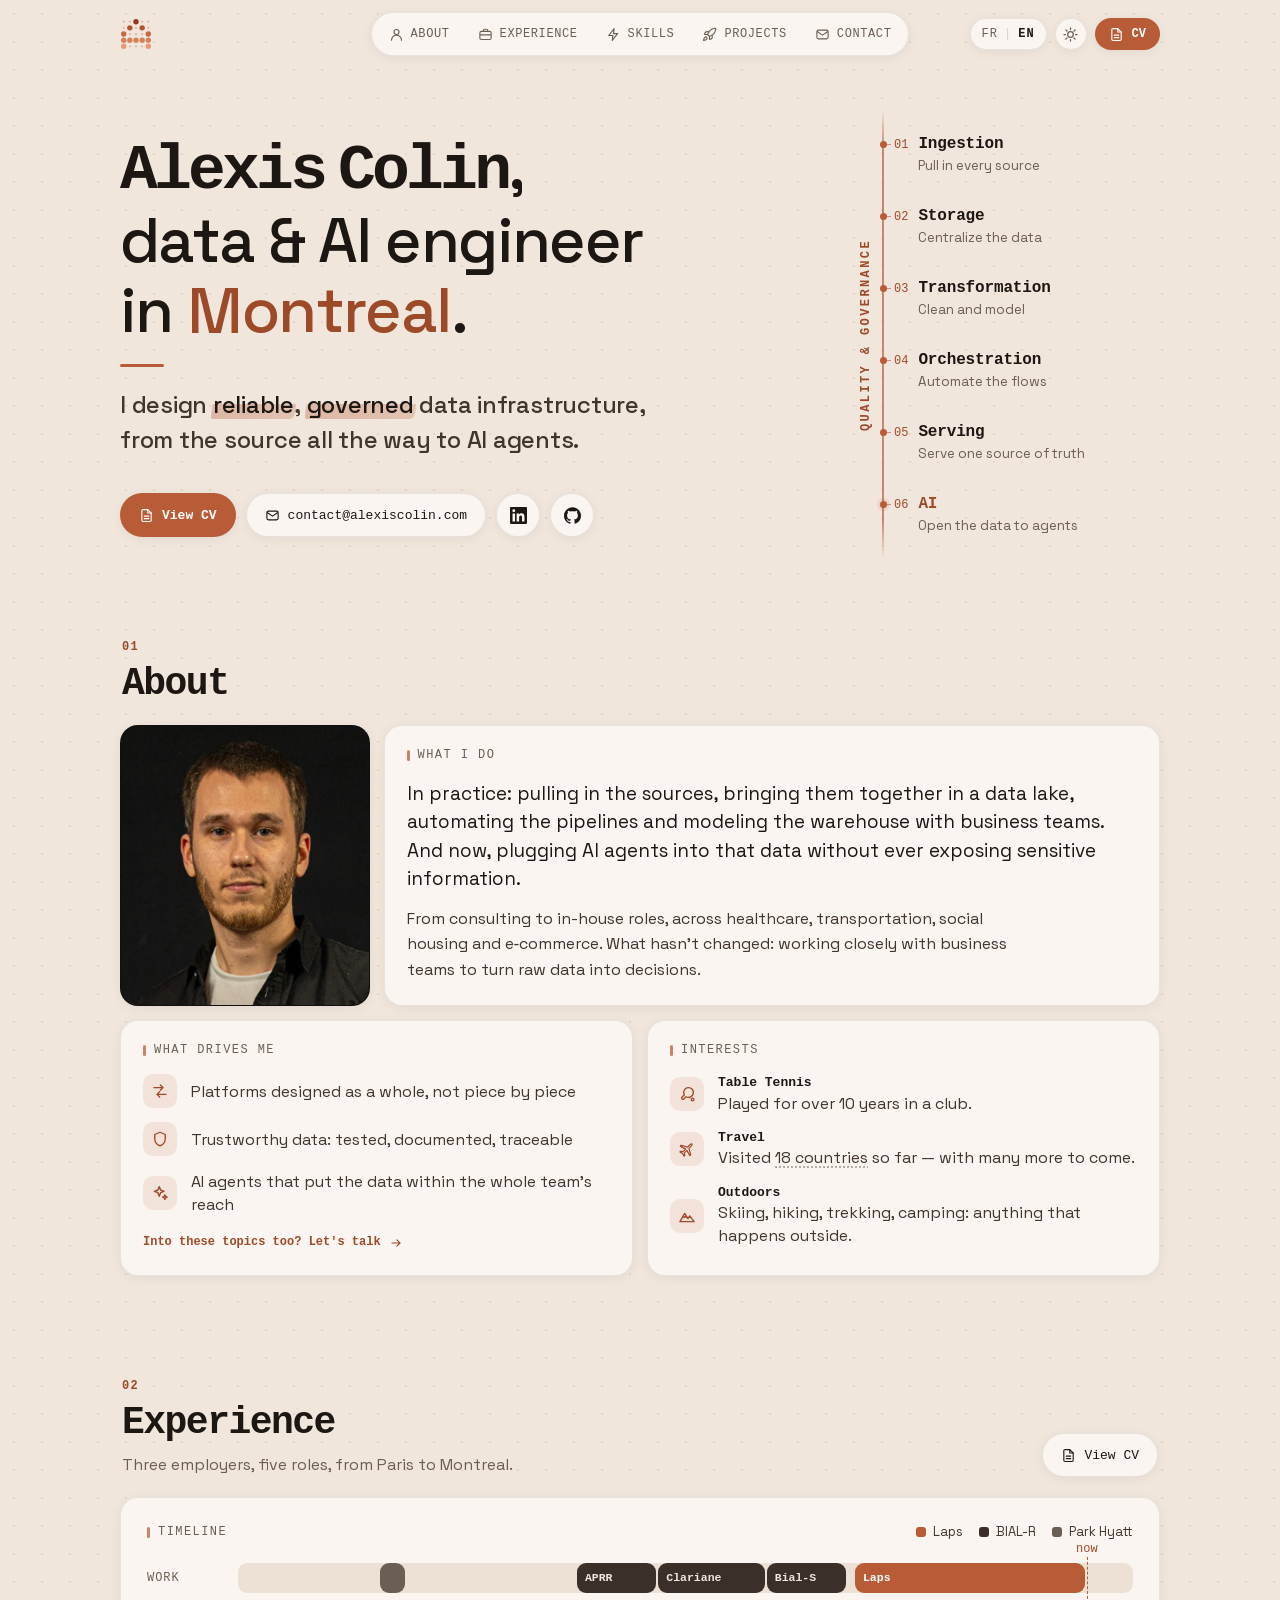
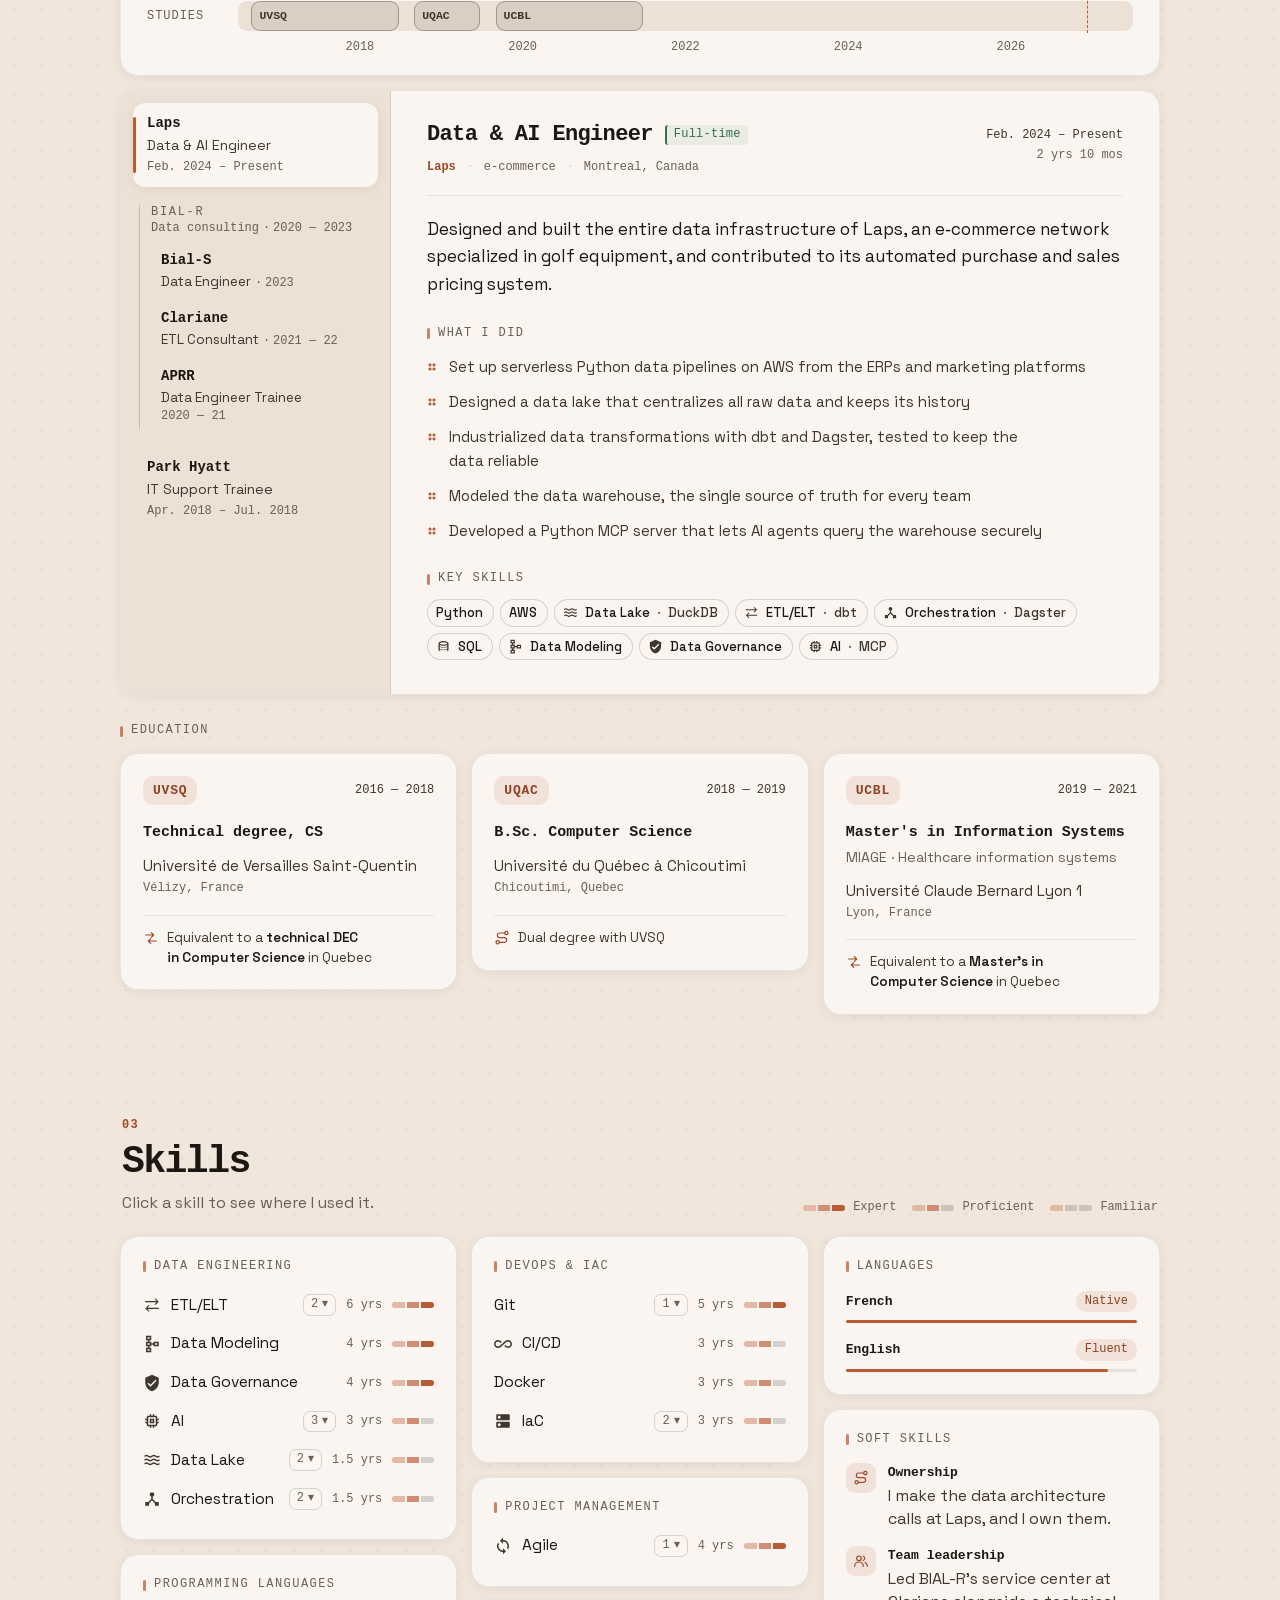
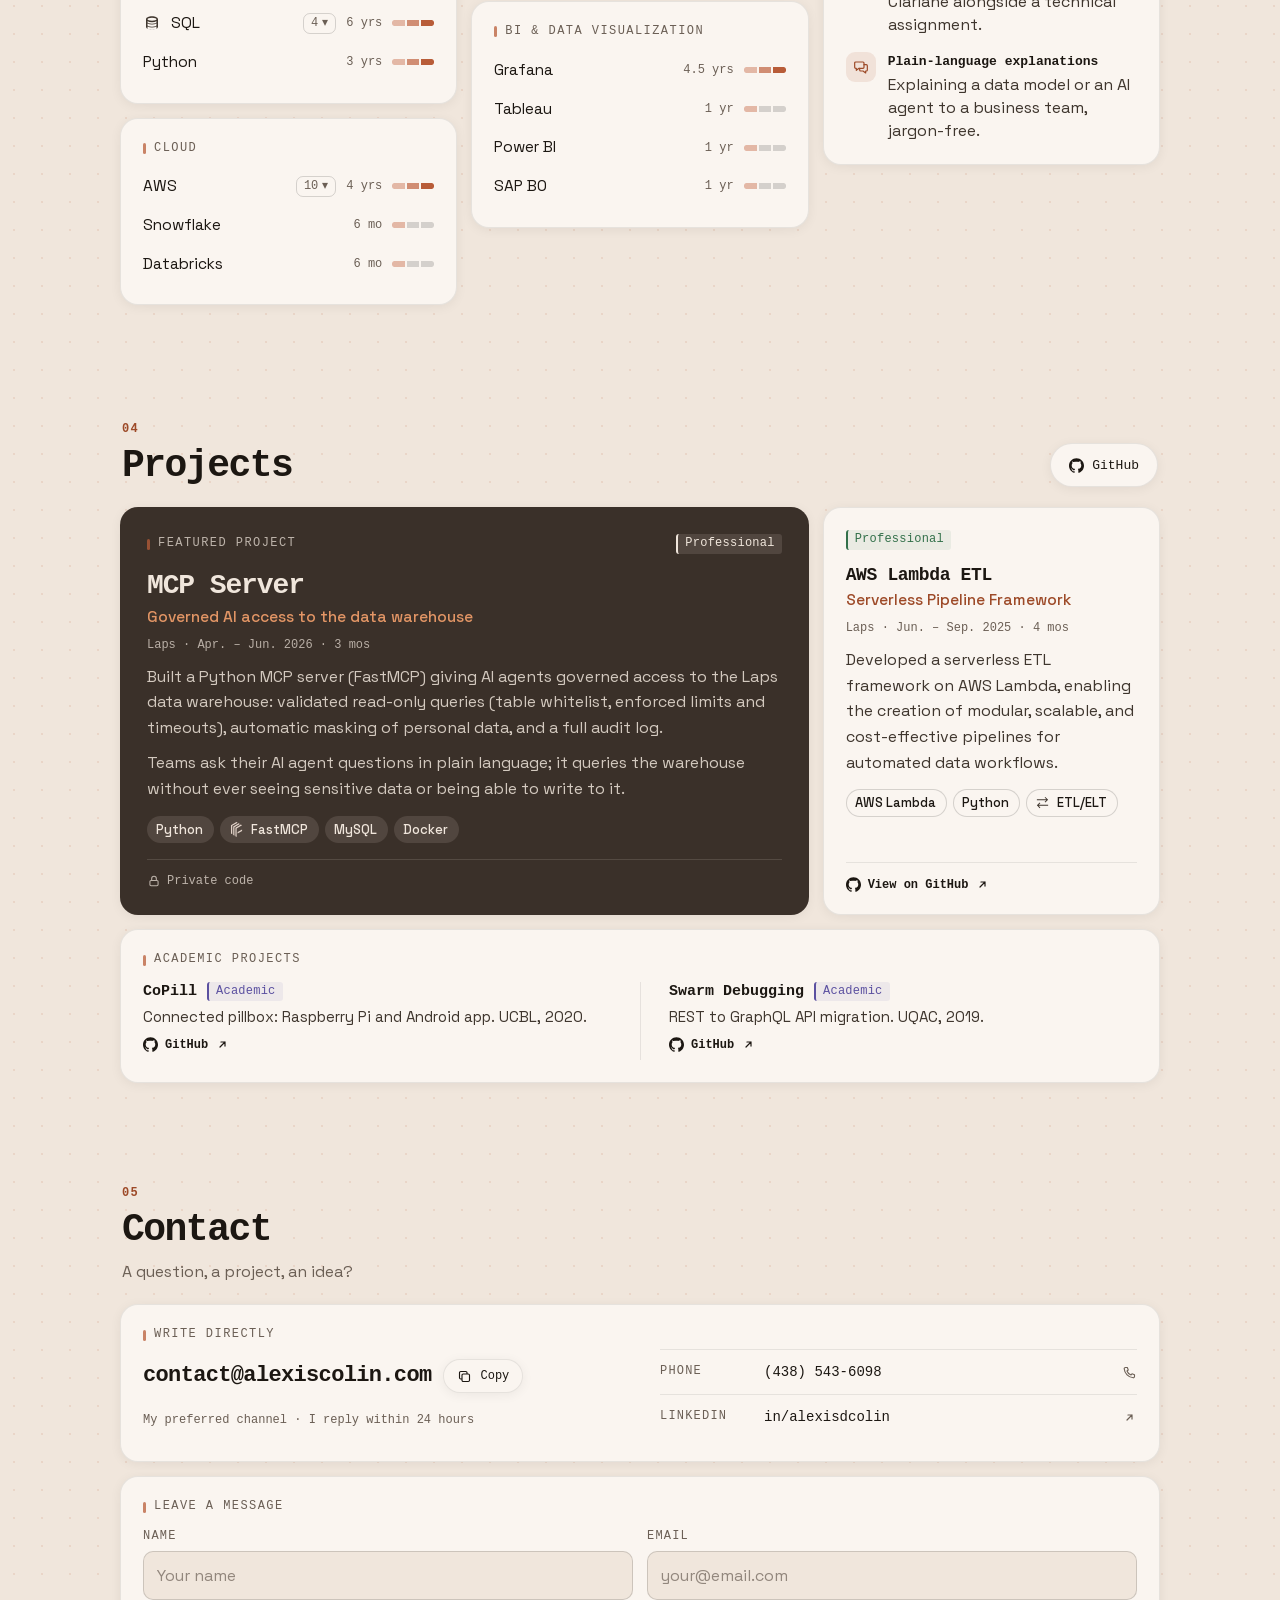
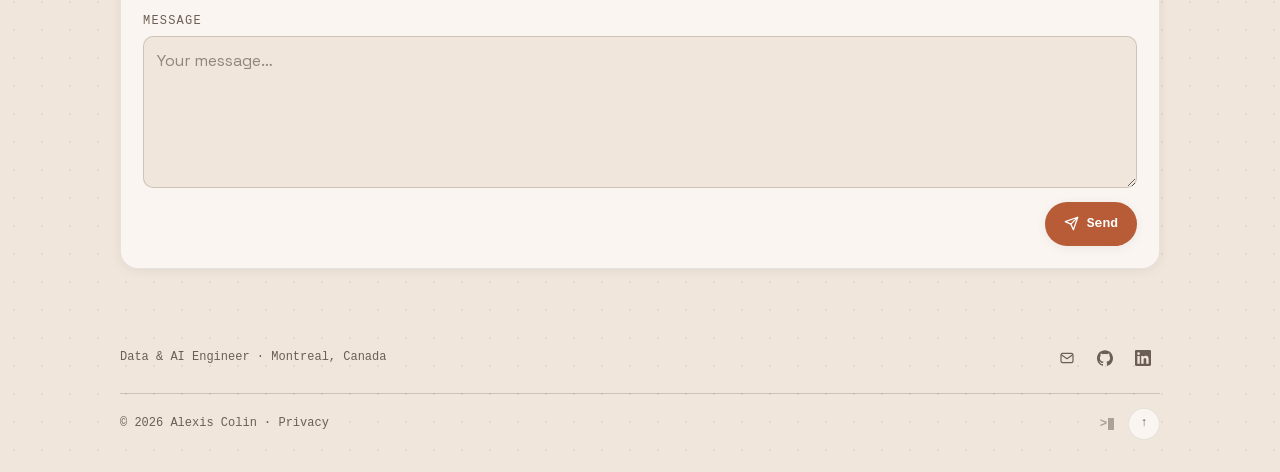
==== commit 02a29edc: "feat: rework the positions, education and skills, and the phone hero - Skills: AWS's services and Cl" ====
--- a/index.html
+++ b/index.html
@@ -64,7 +64,7 @@
   <link rel="icon" type="image/png" sizes="192x192" href="assets/icon-192.png" />
   <link rel="apple-touch-icon" sizes="180x180" href="assets/icon-180.png" />
   <link rel="manifest" href="assets/site.webmanifest" />
-  <link rel="stylesheet" href="style.css?v=86" />
+  <link rel="stylesheet" href="style.css?v=93" />
   <script>
     (function(){
       document.documentElement.classList.add('js');
@@ -279,13 +279,17 @@
 
         <div class="xp-panels">
         <section class="xp-panel" role="tabpanel" id="xpp-laps" aria-labelledby="xpt-laps" data-role="laps">
-          <header class="xp-head">
-            <h3 data-i18n="exp.laps.role">Développeur Data &amp; IA</h3>
-            <span class="contract-badge contract-badge--permanent" data-i18n="contract.permanent">CDI</span>
+          <header class="xp-top">
+            <div class="xp-top__main">
+              <div class="xp-head">
+                <h3 data-i18n="exp.laps.role">Développeur Data &amp; IA</h3>
+                <span class="contract-badge contract-badge--permanent" data-i18n="contract.permanent">CDI</span>
+              </div>
+              <p class="xp-meta"><a href="https://www.laps.com/" target="_blank" rel="noopener">Laps</a><span data-i18n="exp.laps.sector">e-commerce</span><span data-i18n="hero.location">Montréal, Canada</span></p>
+            </div>
+            <p class="xp-meta xp-meta--when"><span><span data-i18n="exp.laps.start">Févr. 2024</span> – <span data-i18n="exp.laps.end">Aujourd'hui</span></span><span data-i18n="cv.laps.duration"></span></p>
           </header>
-          <p class="xp-meta"><a href="https://www.laps.com/" target="_blank" rel="noopener">Laps</a><span data-i18n="exp.laps.sector">e-commerce</span><span data-i18n="hero.location">Montréal, Canada</span></p>
-          <p class="xp-meta xp-meta--when"><span><span data-i18n="exp.laps.start">Févr. 2024</span> – <span data-i18n="exp.laps.end">Aujourd'hui</span></span><span data-i18n="cv.laps.duration"></span></p>
-          <p class="xp-ctx" data-i18n="exp.laps.about">Réseau e&#8209;commerce de matériel de golf&nbsp;: conception et mise en place de toute son infrastructure de données.</p>
+          <p class="xp-ctx" data-i18n="exp.laps.desc">Conception et mise en place de toute l'infrastructure de données de Laps, réseau e&#8209;commerce de matériel de golf, et participation à son système automatisé de gestion des prix d'achat et de vente.</p>
           <p class="label" data-i18n="exp.did">Ce que j'ai fait</p>
           <ul class="xp-list">
             <li data-i18n="exp.laps.li1">Mise en place de flux de données Python serverless sur AWS depuis les ERP et les plateformes marketing</li>
@@ -298,13 +302,17 @@
           <ul class="key-skills"></ul>
         </section>
         <section class="xp-panel" role="tabpanel" id="xpp-bialr1" aria-labelledby="xpt-bialr1" data-role="bialr1">
-          <header class="xp-head">
-            <h3 data-i18n="exp.bialr1.role">Développeur Data</h3>
-            <span class="contract-badge contract-badge--permanent" data-i18n="contract.permanent">CDI</span>
+          <header class="xp-top">
+            <div class="xp-top__main">
+              <div class="xp-head">
+                <h3 data-i18n="exp.bialr1.role">Développeur Data</h3>
+                <span class="contract-badge contract-badge--permanent" data-i18n="contract.permanent">CDI</span>
+              </div>
+              <p class="xp-meta"><span class="xp-via"><a href="https://www.bial-s.com/" target="_blank" rel="noopener" data-i18n="exp.bialr1.client">Bial-S</a> <span class="xp-via__firm">via <a href="https://www.bial-x.com/" target="_blank" rel="noopener">BIAL-R</a></span></span><span data-i18n="exp.bialr1.sector">logement social</span><span>Lyon, France</span></p>
+            </div>
+            <p class="xp-meta xp-meta--when"><span><span data-i18n="exp.bialr1.start">Janv. 2023</span> – <span data-i18n="exp.bialr1.end">Déc. 2023</span></span><span data-i18n="exp.bialr1.meta">1 an</span></p>
           </header>
-          <p class="xp-meta"><span class="xp-via"><a href="https://www.bial-s.com/" target="_blank" rel="noopener" data-i18n="exp.bialr1.client">Bial-S</a> <span class="xp-via__firm">via <a href="https://www.bial-x.com/" target="_blank" rel="noopener">BIAL-R</a></span></span><span data-i18n="exp.bialr1.sector">logement social</span><span>Lyon, France</span></p>
-          <p class="xp-meta xp-meta--when"><span><span data-i18n="exp.bialr1.start">Janv. 2023</span> – <span data-i18n="exp.bialr1.end">Déc. 2023</span></span><span data-i18n="exp.bialr1.meta">1 an</span></p>
-          <p class="xp-ctx" data-i18n="exp.bialr1.about">Mission de conseil&nbsp;: industrialisation d'une plateforme décisionnelle Cloud en SaaS pour des Offices Publics de l'Habitat, et pilotage du centre de services BIAL-R chez Clariane.</p>
+          <p class="xp-ctx" data-i18n="exp.bialr1.desc">Participation à l'industrialisation d'une plateforme décisionnelle Cloud en SaaS sur AWS, offrant aux Offices Publics de l'Habitat une solution complète&nbsp;: ingestion, data lake, visualisation et analyse prédictive.</p>
           <p class="label" data-i18n="exp.did">Ce que j'ai fait</p>
           <ul class="xp-list">
             <li data-i18n="exp.bialr1.li1">Conception, déploiement et automatisation de flux de données ETL avec Pentaho</li>
@@ -315,13 +323,17 @@
           <ul class="key-skills"></ul>
         </section>
         <section class="xp-panel" role="tabpanel" id="xpp-bialr2" aria-labelledby="xpt-bialr2" data-role="bialr2">
-          <header class="xp-head">
-            <h3 data-i18n="exp.bialr2.role">Consultant ETL</h3>
-            <span class="contract-badge contract-badge--permanent" data-i18n="contract.permanent">CDI</span>
+          <header class="xp-top">
+            <div class="xp-top__main">
+              <div class="xp-head">
+                <h3 data-i18n="exp.bialr2.role">Consultant ETL</h3>
+                <span class="contract-badge contract-badge--permanent" data-i18n="contract.permanent">CDI</span>
+              </div>
+              <p class="xp-meta"><span class="xp-via"><a href="https://www.clariane.com" target="_blank" rel="noopener" data-i18n="exp.bialr2.client">Clariane</a> <span class="xp-via__firm">via <a href="https://www.bial-x.com/" target="_blank" rel="noopener">BIAL-R</a></span></span><span data-i18n="exp.bialr2.sector">santé</span><span>Lyon, France</span></p>
+            </div>
+            <p class="xp-meta xp-meta--when"><span><span data-i18n="exp.bialr2.start">Sept. 2021</span> – <span data-i18n="exp.bialr2.end">Déc. 2022</span></span><span data-i18n="exp.bialr2.meta">1 an 4 mois</span></p>
           </header>
-          <p class="xp-meta"><span class="xp-via"><a href="https://www.clariane.com" target="_blank" rel="noopener" data-i18n="exp.bialr2.client">Clariane</a> <span class="xp-via__firm">via <a href="https://www.bial-x.com/" target="_blank" rel="noopener">BIAL-R</a></span></span><span data-i18n="exp.bialr2.sector">santé</span><span>Lyon, France</span></p>
-          <p class="xp-meta xp-meta--when"><span><span data-i18n="exp.bialr2.start">Sept. 2021</span> – <span data-i18n="exp.bialr2.end">Déc. 2022</span></span><span data-i18n="exp.bialr2.meta">1 an 4 mois</span></p>
-          <p class="xp-ctx" data-i18n="exp.bialr2.about">Mission de conseil chez un grand groupe de santé&nbsp;: référent de l'ensemble de ses flux inter-applicatifs.</p>
+          <p class="xp-ctx" data-i18n="exp.bialr2.desc">Référent MCO des flux inter-applicatifs de Clariane&nbsp;: finance, RH, santé et relation client.</p>
           <p class="label" data-i18n="exp.did">Ce que j'ai fait</p>
           <ul class="xp-list">
             <li data-i18n="exp.bialr2.li1">Développement et maintenance des flux inter-applicatifs avec Pentaho</li>
@@ -332,13 +344,17 @@
           <ul class="key-skills"></ul>
         </section>
         <section class="xp-panel" role="tabpanel" id="xpp-bialr3" aria-labelledby="xpt-bialr3" data-role="bialr3">
-          <header class="xp-head">
-            <h3 data-i18n="exp.bialr3.role">Consultant Data</h3>
-            <span class="contract-badge contract-badge--alternance" data-i18n="contract.alternance">Alternance</span>
+          <header class="xp-top">
+            <div class="xp-top__main">
+              <div class="xp-head">
+                <h3 data-i18n="exp.bialr3.role">Consultant Data</h3>
+                <span class="contract-badge contract-badge--alternance" data-i18n="contract.alternance">Alternance</span>
+              </div>
+              <p class="xp-meta"><span class="xp-via"><a href="https://www.aprr.com" target="_blank" rel="noopener" data-i18n="exp.bialr3.client">APRR</a> <span class="xp-via__firm">via <a href="https://www.bial-x.com/" target="_blank" rel="noopener">BIAL-R</a></span></span><span data-i18n="exp.bialr3.sector">autoroutes</span><span>Lyon, France</span></p>
+            </div>
+            <p class="xp-meta xp-meta--when"><span><span data-i18n="exp.bialr3.start">Sept. 2020</span> – <span data-i18n="exp.bialr3.end">Août 2021</span></span><span data-i18n="exp.bialr3.meta">1 an</span></p>
           </header>
-          <p class="xp-meta"><span class="xp-via"><a href="https://www.aprr.com" target="_blank" rel="noopener" data-i18n="exp.bialr3.client">APRR</a> <span class="xp-via__firm">via <a href="https://www.bial-x.com/" target="_blank" rel="noopener">BIAL-R</a></span></span><span data-i18n="exp.bialr3.sector">autoroutes</span><span>Lyon, France</span></p>
-          <p class="xp-meta xp-meta--when"><span><span data-i18n="exp.bialr3.start">Sept. 2020</span> – <span data-i18n="exp.bialr3.end">Août 2021</span></span><span data-i18n="exp.bialr3.meta">1 an</span></p>
-          <p class="xp-ctx" data-i18n="exp.bialr3.about">Alternance de dernière année de master chez un opérateur autoroutier&nbsp;: toute la chaîne décisionnelle.</p>
+          <p class="xp-ctx" data-i18n="exp.bialr3.desc">Alternance de Master MIAGE en mission chez Autoroutes Paris-Rhin-Rhône&nbsp;: finance, péage et relation clientèle.</p>
           <p class="label" data-i18n="exp.did">Ce que j'ai fait</p>
           <ul class="xp-list">
             <li data-i18n="exp.bialr3.li1">Cartographie et mise en place d'une gouvernance des données</li>
@@ -349,13 +365,17 @@
           <ul class="key-skills"></ul>
         </section>
         <section class="xp-panel" role="tabpanel" id="xpp-hyatt" aria-labelledby="xpt-hyatt" data-role="hyatt">
-          <header class="xp-head">
-            <h3 data-i18n="exp.hyatt.role">Technicien Support IT</h3>
-            <span class="contract-badge contract-badge--stage" data-i18n="contract.stage">Stage</span>
+          <header class="xp-top">
+            <div class="xp-top__main">
+              <div class="xp-head">
+                <h3 data-i18n="exp.hyatt.role">Technicien Support IT</h3>
+                <span class="contract-badge contract-badge--stage" data-i18n="contract.stage">Stage</span>
+              </div>
+              <p class="xp-meta"><a href="https://www.hyatt.com/park-hyatt/en-US/parph-park-hyatt-paris-vendome" target="_blank" rel="noopener">Park Hyatt Paris-Vendôme</a><span data-i18n="exp.hyatt.sector">hôtellerie</span><span>Paris, France</span></p>
+            </div>
+            <p class="xp-meta xp-meta--when"><span><span data-i18n="exp.hyatt.start">Avr. 2018</span> – <span data-i18n="exp.hyatt.end">Juill. 2018</span></span><span data-i18n="exp.hyatt.meta">3 mois</span></p>
           </header>
-          <p class="xp-meta"><a href="https://www.hyatt.com/park-hyatt/en-US/parph-park-hyatt-paris-vendome" target="_blank" rel="noopener">Park Hyatt Paris-Vendôme</a><span data-i18n="exp.hyatt.sector">hôtellerie</span><span>Paris, France</span></p>
-          <p class="xp-meta xp-meta--when"><span><span data-i18n="exp.hyatt.start">Avr. 2018</span> – <span data-i18n="exp.hyatt.end">Juill. 2018</span></span><span data-i18n="exp.hyatt.meta">3 mois</span></p>
-          <p class="xp-ctx" data-i18n="exp.hyatt.about">Stage de fin de DUT au service informatique d'un palace parisien.</p>
+          <p class="xp-ctx" data-i18n="exp.hyatt.desc">Stage de fin de DUT au sein du service informatique d'un palace parisien.</p>
           <p class="label" data-i18n="exp.did">Ce que j'ai fait</p>
           <ul class="xp-list">
             <li data-i18n="exp.hyatt.li1">Maintenance et support du parc informatique (poste de travail, réseaux, serveurs)</li>
@@ -370,31 +390,45 @@
       <div class="xp-edu reveal" id="education">
         <h3 class="label" data-i18n="edu.title">Formation</h3>
         <div class="edu-cards">
+          <!-- Every tile alike: initials and years, the degree (its program
+               under it), the school and its city; the extras, an equivalence
+               or a double degree, as notes in one footer -->
           <article class="tile edu-card">
-            <span class="edu-card__badge" aria-hidden="true">UVSQ</span>
-            <span class="edu-card__y">2016 — 2018</span>
+            <div class="edu-card__top">
+              <span class="edu-card__badge" aria-hidden="true">UVSQ</span>
+              <span class="edu-card__y">2016 — 2018</span>
+            </div>
             <strong data-i18n="edu.dut.short">DUT Informatique</strong>
             <span class="edu-card__s">Université de Versailles Saint-Quentin</span>
-            <span class="edu-card__w"><svg class="ico" aria-hidden="true"><use href="#i-pin"/></svg><span data-i18n="edu.dut.city">Vélizy, France</span></span>
-            <p class="edu-card__equiv"><svg class="ico" aria-hidden="true"><use href="#i-flow"/></svg><span data-i18n-rich="edu.dut.equiv">Équivalent à un <strong>DEC technique en informatique</strong> au Québec</span></p>
+            <span class="edu-card__w" data-i18n="edu.dut.city">Vélizy, France</span>
+            <div class="edu-card__foot">
+              <p class="edu-card__note"><svg class="ico" aria-hidden="true"><use href="#i-flow"/></svg><span data-i18n-rich="edu.dut.equiv">Équivalent à un <strong>DEC technique en informatique</strong> au Québec</span></p>
+            </div>
           </article>
           <article class="tile edu-card">
-            <span class="edu-card__badge" aria-hidden="true">UQAC</span>
-            <span class="edu-card__y">2018 — 2019</span>
+            <div class="edu-card__top">
+              <span class="edu-card__badge" aria-hidden="true">UQAC</span>
+              <span class="edu-card__y">2018 — 2019</span>
+            </div>
             <strong data-i18n="edu.uqac.short">Baccalauréat en informatique</strong>
             <span class="edu-card__s">Université du Québec à Chicoutimi</span>
-            <span class="edu-card__w"><svg class="ico" aria-hidden="true"><use href="#i-pin"/></svg><span data-i18n="edu.uqac.city">Chicoutimi, Québec</span></span>
-            <span class="edu-card__tag" data-i18n="edu.uqac.note">Double diplôme avec l'UVSQ</span>
+            <span class="edu-card__w" data-i18n="edu.uqac.city">Chicoutimi, Québec</span>
+            <div class="edu-card__foot">
+              <p class="edu-card__note"><svg class="ico" aria-hidden="true"><use href="#i-route"/></svg><span data-i18n="edu.uqac.note">Double diplôme avec l'UVSQ</span></p>
+            </div>
           </article>
           <article class="tile edu-card">
-            <span class="edu-card__badge" aria-hidden="true">UCBL</span>
-            <span class="edu-card__y">2019 — 2021</span>
+            <div class="edu-card__top">
+              <span class="edu-card__badge" aria-hidden="true">UCBL</span>
+              <span class="edu-card__y">2019 — 2021</span>
+            </div>
             <strong data-i18n="edu.miage.short">Master informatique de gestion</strong>
+            <span class="edu-card__sub" data-i18n="edu.miage.note">MIAGE · Systèmes d'information de santé</span>
             <span class="edu-card__s">Université Claude Bernard Lyon 1</span>
-            <span class="edu-card__w"><svg class="ico" aria-hidden="true"><use href="#i-pin"/></svg><span data-i18n="edu.miage.city">Lyon, France</span></span>
-            <span class="edu-card__tag" data-i18n="edu.miage.note">MIAGE · Systèmes d'information de santé</span>
-            <!-- What the degree is worth here: a note at the foot of the tile, as on the CV -->
-            <p class="edu-card__equiv"><svg class="ico" aria-hidden="true"><use href="#i-flow"/></svg><span data-i18n-rich="edu.miage.equiv">Équivalent à une <strong>maîtrise en informatique</strong> au Québec</span></p>
+            <span class="edu-card__w" data-i18n="edu.miage.city">Lyon, France</span>
+            <div class="edu-card__foot">
+              <p class="edu-card__note"><svg class="ico" aria-hidden="true"><use href="#i-flow"/></svg><span data-i18n-rich="edu.miage.equiv">Équivalent à une <strong>maîtrise en informatique</strong> au Québec</span></p>
+            </div>
           </article>
         </div>
       </div>
@@ -433,9 +467,9 @@
         <article class="tile soft-tile reveal" data-static>
           <h3 class="label" data-i18n="soft.title">Savoir-être</h3>
           <ul class="soft">
-            <li><span class="soft__ico" aria-hidden="true"><svg><use href="#i-team"/></svg></span><strong data-i18n="soft.lead.t">Pilotage d'équipe</strong><span class="soft__d" data-i18n="soft.lead.d">Le centre de services de Clariane, mené de front avec une mission technique.</span></li>
-            <li><span class="soft__ico" aria-hidden="true"><svg><use href="#i-chat"/></svg></span><strong data-i18n="soft.business.t">Dialogue avec les métiers</strong><span class="soft__d" data-i18n="soft.business.d">Traduire les questions de la finance, du péage ou de la relation client en indicateurs et en rapports utiles.</span></li>
-            <li><span class="soft__ico" aria-hidden="true"><svg><use href="#i-route"/></svg></span><strong data-i18n="soft.e2e.t">Vision d'ensemble</strong><span class="soft__d" data-i18n="soft.e2e.d">Chaque choix fait avec la suite en tête&nbsp;: ce qu'on ingère aujourd'hui décide de ce qu'on pourra analyser demain.</span></li>
+            <li><span class="soft__ico" aria-hidden="true"><svg><use href="#i-route"/></svg></span><strong data-i18n="soft.own.t">Prise de responsabilité</strong><span class="soft__d" data-i18n="soft.own.d">Les choix d'architecture data chez Laps&nbsp;: je les fais et j'en réponds.</span></li>
+            <li><span class="soft__ico" aria-hidden="true"><svg><use href="#i-team"/></svg></span><strong data-i18n="soft.lead.t">Pilotage d'équipe</strong><span class="soft__d" data-i18n="soft.lead.d">J'ai piloté le centre de services BIAL-R chez Clariane, en parallèle d'une mission technique.</span></li>
+            <li><span class="soft__ico" aria-hidden="true"><svg><use href="#i-chat"/></svg></span><strong data-i18n="soft.teach.t">Pédagogie</strong><span class="soft__d" data-i18n="soft.teach.d">Expliquer un modèle de données ou un agent IA à une équipe métier, sans jargon.</span></li>
           </ul>
         </article>
       </div>
@@ -644,8 +678,8 @@
   <!-- Intentional load order: i18n.js must come before scroll.js
        (scroll.js depends on `translations` and `currentLang` defined in i18n.js)
        Do not add async/defer to these two scripts. -->
-  <script src="i18n.js?v=89"></script>
-  <script src="skills-data.js?v=15"></script>
-  <script src="scroll.js?v=82"></script>
+  <script src="i18n.js?v=91"></script>
+  <script src="skills-data.js?v=16"></script>
+  <script src="scroll.js?v=84"></script>
 </body>
 </html>
--- a/style.css
+++ b/style.css
@@ -967,7 +967,11 @@
 .xp-tab__line i,
 .xp-group__sub > :last-child { white-space: nowrap; }
 
-.xp-panel { padding: 30px 36px 34px; }
+.xp-panel { padding: 30px 36px 34px; container-type: inline-size; }
+/* Header: role and company on the left, dates and length on the right,
+   closed by a hairline */
+.xp-top { display: flex; align-items: flex-start; justify-content: space-between; gap: 10px 28px; padding-bottom: 20px; border-bottom: 1px solid var(--border); }
+.xp-top__main { min-width: 0; }
 .xp-head { display: flex; flex-wrap: wrap; align-items: center; gap: 6px 12px; }
 .xp-panel h3 { font: 700 22px/1.25 var(--mono); letter-spacing: -.03em; }
 /* Items with a dot between them. Each dot sits in its item's left padding,
@@ -986,27 +990,40 @@
 .xp-meta > * { position: relative; padding-left: 28px; white-space: nowrap; } /* lines break between items only */
 .xp-meta > *::before { content: '·'; position: absolute; left: 11px; color: var(--border-2); }
 .xp-meta > :empty { display: none; } /* the current position's duration, until i18n.js counts it */
-.xp-meta--when { margin-top: 4px; }
+/* The dates, stacked on the right of the header: no dots between them there */
+.xp-meta--when { flex-direction: column; align-items: flex-end; flex-shrink: 0; row-gap: 3px; margin: 6px 0 0; clip-path: none; text-align: right; }
+.xp-meta--when > * { padding-left: 0; }
+.xp-meta--when > *::before { content: none; }
+.xp-meta--when > :first-child { color: var(--text-2); }
+/* A narrow panel (a phone, or a tablet beside the tabs) puts them back under
+   the company, in a dotted line of their own */
+@container (max-width: 559.98px) {
+  .xp-top { flex-direction: column; gap: 0; }
+  .xp-meta--when { flex-direction: row; align-items: center; margin: 4px 0 0 -28px; clip-path: inset(-6px -6px -6px 28px); text-align: left; }
+  .xp-meta--when > * { padding-left: 28px; }
+  .xp-meta--when > *::before { content: '·'; }
+}
 .xp-meta a { font-weight: 700; color: var(--accent-text); }
 .xp-meta a:hover { text-decoration: underline; text-underline-offset: 3px; }
 /* A consulting position: the client first, the firm after it, quieter */
 .xp-via__firm { color: var(--muted); }
 .xp-via__firm a { font-weight: 400; color: inherit; }
-.xp-ctx { max-width: 58ch; margin-top: 20px; font-size: 17.5px; line-height: 1.5; text-wrap: pretty; }
-.xp-panel .label { margin-top: 24px; }
-
-.xp-list { display: grid; gap: 9px; max-width: 70ch; margin-top: 12px; }
-.xp-list li { position: relative; padding-left: 20px; font-size: 16px; line-height: 1.55; color: var(--text-2); }
-/* Whole-pixel position and height: a fractional one renders some dashes
-   thicker than others */
+.xp-ctx { max-width: 64ch; margin-top: 20px; font-size: 17px; line-height: 1.6; text-wrap: pretty; }
+.xp-panel .label { margin-top: 28px; }
+
+/* The tasks, a size under the description, each on a bullet of four dots:
+   the motif of the logo and of the page's dotted background. Whole-pixel
+   line height and position, so every bullet lands on its first line alike. */
+.xp-list { display: grid; gap: 11px; max-width: 68ch; margin-top: 14px; }
+.xp-list li { position: relative; padding-left: 22px; font-size: 15px; line-height: 24px; color: var(--text-2); text-wrap: pretty; }
 .xp-list li::before {
   content: '';
   position: absolute;
-  top: 11px;
-  left: 2px;
-  width: 9px;
-  height: 2px;
-  background: var(--accent);
+  top: 8px;
+  left: 1px;
+  width: 8px;
+  height: 8px;
+  background: radial-gradient(circle, var(--accent) 1.4px, transparent 1.7px) 0 0 / 4px 4px;
 }
 
 /* A position's key skills, and a project's tools */
@@ -1069,9 +1086,11 @@
 /* Each tile as tall as what it holds: stretched to the tallest, the short ones stood half empty */
 .edu-cards { display: grid; grid-template-columns: repeat(3, minmax(0, 1fr)); align-items: start; gap: var(--gap); margin-top: 14px; }
 .edu-card { display: grid; align-content: start; gap: 4px; }
+/* The initials and the years on one row, the years on the right as a
+   position's dates */
+.edu-card__top { display: flex; align-items: center; justify-content: space-between; gap: 8px; margin-bottom: 14px; }
 .edu-card__badge {
   width: fit-content;
-  margin-bottom: 10px;
   padding: 8px 10px;
   border-radius: var(--radius-sm);
   background: var(--accent-soft);
@@ -1079,35 +1098,17 @@
   letter-spacing: .06em;
   color: var(--accent-on-soft);
 }
-.edu-card__y { font: 700 12px/1.4 var(--mono); color: var(--accent-text); }
+.edu-card__y { font: 400 12px/1.4 var(--mono); color: var(--text-2); }
 .edu-card > strong { font: 700 15px/1.35 var(--mono); }
-.edu-card__s { font-size: 15px; color: var(--text-2); }
-.edu-card__w { display: inline-flex; align-items: center; gap: 5px; font: 400 12px/1.4 var(--mono); color: var(--muted); }
-.edu-card__w .ico { width: 12px; height: 12px; }
-.edu-card__tag {
-  width: fit-content;
-  margin-top: 10px;
-  padding: 4px 9px;
-  border-radius: 6px;
-  background: var(--bg-alt);
-  font: 400 12px/1.3 var(--mono);
-  color: var(--text-2);
-}
-/* What a degree from abroad is worth here: a note of its own at the foot of
-   the tile, under a hairline like a project card's, not one more tag */
-.edu-card__equiv {
-  display: flex;
-  gap: 8px;
-  margin-top: 12px;
-  padding-top: 12px;
-  border-top: 1px solid var(--border);
-  font-size: 13.5px;
-  line-height: 1.45;
-  color: var(--text-2);
-  text-wrap: balance;
-}
-.edu-card__equiv .ico { width: 16px; height: 16px; margin-top: 2px; color: var(--accent-text); }
-.edu-card__equiv strong { font-weight: 600; color: var(--text); }
+.edu-card__sub { font-size: 14px; line-height: 1.45; color: var(--muted); } /* the degree's program */
+.edu-card__s { margin-top: 8px; font-size: 15px; line-height: 1.4; color: var(--text-2); }
+.edu-card__w { font: 400 12px/1.4 var(--mono); color: var(--muted); }
+/* The extras (what a degree from abroad is worth here, a double degree) as
+   notes in one footer, under a hairline like a project card's */
+.edu-card__foot { display: grid; gap: 8px; margin-top: 14px; padding-top: 12px; border-top: 1px solid var(--border); }
+.edu-card__note { display: flex; gap: 8px; font-size: 13.5px; line-height: 1.45; color: var(--text-2); text-wrap: balance; }
+.edu-card__note .ico { width: 16px; height: 16px; flex-shrink: 0; margin-top: 2px; color: var(--accent-text); }
+.edu-card__note strong { font-weight: 600; color: var(--text); }
 
 /* ── Chronology: work and studies on one axis ── */
 .chrono { margin-bottom: var(--gap); padding: 24px 26px 20px; container-type: inline-size; }
@@ -1236,19 +1237,27 @@
 }
 .skills-legend > span { display: inline-flex; align-items: center; gap: 8px; }
 
-/* Three-step meter: data-level lights 1 to 3 segments */
+/* Three-step meter: data-level lights 1 to 3 segments, each a shade deeper
+   than the last, from a pale accent to the full one. The dark theme lifts the
+   pale shades and dims the unlit segments, or "notions" would melt into them. */
 .lvl {
+  --lvl-1: light-dark(color-mix(in oklab, var(--accent) 40%, var(--card)), color-mix(in oklab, var(--accent) 52%, var(--card)));
+  --lvl-2: light-dark(color-mix(in oklab, var(--accent) 68%, var(--card)), color-mix(in oklab, var(--accent) 76%, var(--card)));
+  --lvl-off: light-dark(rgba(0,0,0,.15), rgba(255,255,255,.09));
+  --a: var(--lvl-off);
+  --b: var(--lvl-off);
+  --c: var(--lvl-off);
   flex-shrink: 0;
   width: 42px;
   height: 6px;
   border-radius: 2px;
-  background: linear-gradient(90deg, var(--accent) calc(var(--l, 0) * 33.34%), var(--border-2) 0);
+  background: linear-gradient(90deg, var(--a) 0 33.34%, var(--b) 0 66.67%, var(--c) 0);
   -webkit-mask: repeating-linear-gradient(90deg, #000 0 12.67px, transparent 12.67px 14.67px);
   mask: repeating-linear-gradient(90deg, #000 0 12.67px, transparent 12.67px 14.67px);
 }
-.lvl[data-level="1"] { --l: 1; }
-.lvl[data-level="2"] { --l: 2; }
-.lvl[data-level="3"] { --l: 3; }
+.lvl[data-level="1"] { --a: var(--lvl-1); }
+.lvl[data-level="2"] { --a: var(--lvl-1); --b: var(--lvl-2); }
+.lvl[data-level="3"] { --a: var(--lvl-1); --b: var(--lvl-2); --c: var(--accent); }
 
 .skills-grid {
   columns: 3;
@@ -2313,25 +2322,31 @@
 
   .hero {
     grid-template-columns: minmax(0, 1fr);
-    grid-template-areas: "statement" "actions" "stack";
+    grid-template-areas: "statement" "stack" "actions";
     padding-top: 24px;
   }
-  /* The stack lies down under the buttons: one line, the names above and
-     below it in turn so the six of them fit across a phone */
-  .stack-wrap { display: block; margin-top: 34px; padding: 0; }
+  /* The stack lies down between the sentence and the buttons: one line, the
+     names above and below it in turn so the six of them fit across a phone.
+     The line gives the order, so the numbers go; governance, which runs along
+     every step, is centred under it rather than heading it. */
+  .stack-wrap { display: flex; flex-direction: column; margin-top: 30px; padding: 0; }
   .stack-wrap::before { display: none; }
   .gov {
     position: static;
+    order: 1;
     display: block;
-    margin-bottom: 4px;
+    margin-top: 12px;
     writing-mode: horizontal-tb;
     transform: none;
+    text-align: center;
+    color: var(--muted); /* grey here: the screen already holds plenty of terracotta */
   }
   .stack {
     position: relative;
+    flex: none;
     display: grid;
     grid-template-columns: repeat(6, minmax(0, 1fr));
-    height: 86px;
+    height: 58px;
   }
   .stack::before {
     content: '';
@@ -2346,24 +2361,20 @@
   .step { display: block; height: 100%; font-size: 11px; }
   .step::before { display: none; }
   .step::after { top: calc(50% - 3.5px); left: calc(50% - 3.5px); }
-  .step__n,
+  .step__n { display: none; }
   .step__t {
     position: absolute;
     left: 50%;
+    font-size: 11px;
     white-space: nowrap;
     transform: translateX(-50%);
   }
-  .step__n { font-size: 11px; }
-  .step__t { font-size: 11px; }
   /* Odd steps above the line, even ones below */
   .step:nth-child(odd) .step__t  { bottom: calc(50% + 9px); }
-  .step:nth-child(odd) .step__n  { bottom: calc(50% + 24px); }
   .step:nth-child(even) .step__t { top: calc(50% + 9px); }
-  .step:nth-child(even) .step__n { top: calc(50% + 24px); }
-  .step:first-child .step__n,
+  /* The first name is long and starts at the edge; the last one ("IA", "AI")
+     is short enough to sit centred on its dot like the rest */
   .step:first-child .step__t { left: 0; transform: none; }
-  .step:last-child .step__n,
-  .step:last-child .step__t { right: 0; left: auto; transform: none; }
   .step__d { display: none; }
 
   /* Positions: a row of tabs that scrolls, BIAL-R's clients under one line */
@@ -2426,7 +2437,7 @@
 }
 
 @media (max-width: 599.98px) {
-  .hero__actions { margin-top: 28px; }
+  .hero__actions { margin-top: 44px; } /* clear of the stack and its caption above */
 
   .bento { grid-template-columns: minmax(0, 1fr); }
   .bento--about { grid-template-columns: minmax(0, 1fr); grid-template-areas: "photo" "text" "drives" "misc"; }
